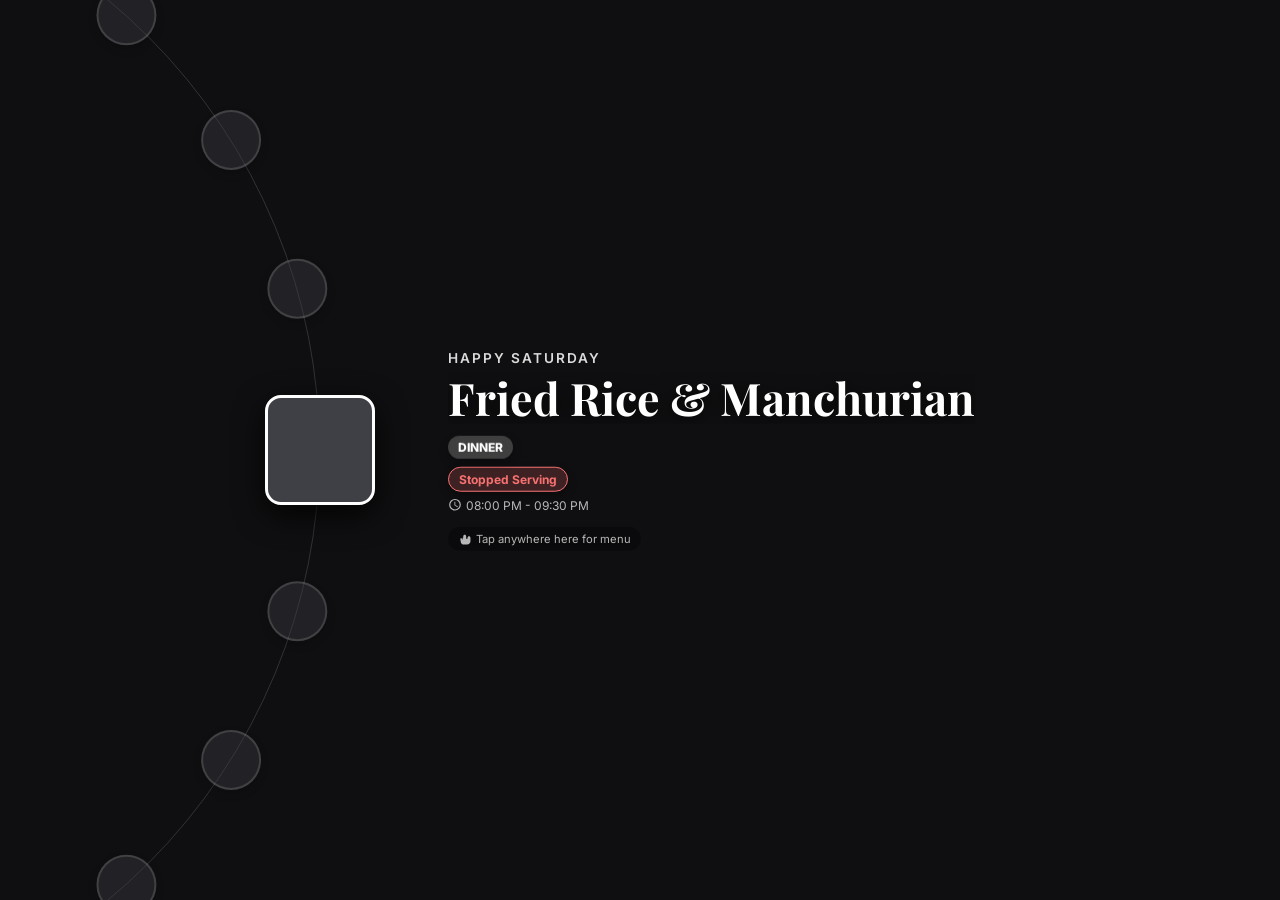
==== index.html @ 9fb01b01 "Add files via upload" ====
<!DOCTYPE html>
<html lang="en">
<head>
    <meta charset="UTF-8">
    <meta name="viewport" content="width=device-width, initial-scale=1.0, maximum-scale=1.0, user-scalable=no">
    <title>Campus Mess Menu</title>
    <!-- Cute Meal SVG Favicon -->
    <link rel="icon" href="data:image/svg+xml,%3Csvg xmlns='http://www.w3.org/2000/svg' viewBox='0 0 100 100'%3E%3Cpath d='M10 60 C 10 90, 90 90, 90 60 Z' fill='%23FF6B6B' /%3E%3Ccircle cx='35' cy='70' r='4' fill='%23fff'/%3E%3Ccircle cx='65' cy='70' r='4' fill='%23fff'/%3E%3Cpath d='M45 75 Q 50 80, 55 75' stroke='%23fff' stroke-width='3' fill='transparent' stroke-linecap='round'/%3E%3Cpath d='M40 40 Q 30 25, 40 10' stroke='%23ccc' stroke-width='4' fill='transparent' stroke-linecap='round'/%3E%3Cpath d='M60 45 Q 70 30, 60 15' stroke='%23ccc' stroke-width='4' fill='transparent' stroke-linecap='round'/%3E%3C/svg%3E" type="image/svg+xml">
    
    <style>
        @import url('https://fonts.googleapis.com/css2?family=Inter:wght@400;600;800&family=Playfair+Display:ital,wght@0,700;1,700&display=swap');

        * {
            margin: 0; padding: 0; box-sizing: border-box;
            -webkit-tap-highlight-color: transparent;
        }

        body, html {
            height: 100%; background-color: #0f0f11; color: #ffffff;
            font-family: 'Inter', sans-serif; overflow: hidden; 
        }

        .icon { width: 24px; height: 24px; fill: currentColor; display: inline-block; vertical-align: middle; }

        /* Full Screen Backgrounds for Transitioning */
        .bg-layer {
            position: fixed; top: 0; left: 0; width: 100%; height: 100%;
            background-size: cover; background-position: center;
            filter: brightness(0.3) blur(8px); z-index: 1;
            transition: opacity 0.8s ease-in-out; opacity: 0; pointer-events: none;
        }
        .bg-layer.active { opacity: 1; }

        /* Shimmer Overlay */
        .shimmer-effect {
            position: fixed; top: 0; left: 0; width: 100%; height: 100%;
            background: linear-gradient(110deg, transparent 0%, rgba(255,255,255,0.15) 50%, transparent 100%);
            transform: translateX(-100%); z-index: 2; pointer-events: none;
        }
        .shimmer-effect.play { animation: shimmerSweep 0.8s ease-in-out forwards; }
        @keyframes shimmerSweep { 0% { transform: translateX(-100%); } 100% { transform: translateX(100%); } }

        /* Native Scroll Capture Layer for infinite smooth scrolling */
        .scroll-layer {
            position: fixed; top: 0; left: 0; width: 100%; height: 100%;
            overflow-y: auto; scroll-snap-type: y mandatory; z-index: 10;
            -ms-overflow-style: none; scrollbar-width: none;
        }
        .scroll-layer::-webkit-scrollbar { display: none; }
        
        .scroll-item-proxy { width: 100%; height: 80px; scroll-snap-align: center; pointer-events: none; }

        /* Wheel UI Container */
        .wheel-ui-layer {
            position: fixed; top: 0; left: 0; width: 100%; height: 100%;
            z-index: 15; pointer-events: none; 
        }

        /* Arc ring for aesthetic */
        .wheel-arc {
            position: absolute; border: 1.5px solid rgba(255, 255, 255, 0.15);
            border-radius: 50%; transform: translate(-50%, -50%); pointer-events: none;
        }

        /* The Revolving Meal Images */
        .wheel-item {
            position: absolute; width: 50px; height: 50px; border-radius: 50%;
            border: 2px solid rgba(255,255,255,0.4); overflow: hidden; pointer-events: auto;
            cursor: pointer; opacity: 0.4; background: #2a2a2d; box-shadow: 0 4px 10px rgba(0,0,0,0.4);
            transition: width 0.4s cubic-bezier(0.2, 0.8, 0.2, 1), 
                        height 0.4s cubic-bezier(0.2, 0.8, 0.2, 1), 
                        border-radius 0.4s cubic-bezier(0.2, 0.8, 0.2, 1),
                        border-width 0.4s, opacity 0.4s;
        }
        .wheel-item img {
            width: 100%; height: 100%; object-fit: cover; pointer-events: none;
            user-select: none; -webkit-user-drag: none; border-radius: inherit; transition: inherit;
        }

        /* Active Selected Item */
        .wheel-item.active {
            width: 90px; height: 90px; border-radius: 16px; border: 3px solid #fff;
            opacity: 1; box-shadow: 0 10px 30px rgba(0,0,0,0.8); z-index: 20;
        }

        /* Right Hand Info Panel */
        .info-panel {
            position: absolute; top: 50%; transform: translateY(-50%);
            left: 120px; right: 20px; display: flex; flex-direction: column; 
            justify-content: center; align-items: flex-start;
            pointer-events: auto; cursor: pointer; z-index: 20;
        }

        @media (min-width: 768px) {
            .info-panel { left: 35vw; right: 10vw; }
            .wheel-item { width: 60px; height: 60px; }
            .wheel-item.active { width: 110px; height: 110px; }
        }

        .info-panel .happy-text {
            font-size: 0.85rem; color: rgba(255, 255, 255, 0.85); text-transform: uppercase;
            letter-spacing: 2px; font-weight: 600; margin-bottom: 6px;
        }

        /* Updated main dish typography for multi-line support */
        .info-panel .main-dish {
            font-family: 'Playfair Display', serif; font-size: clamp(1.4rem, 5.5vw, 2.8rem);
            line-height: 1.15; font-weight: 700; color: #fff; margin-bottom: 12px;
            text-shadow: 0 4px 20px rgba(0,0,0,0.8);
            display: -webkit-box; -webkit-line-clamp: 4; -webkit-box-orient: vertical; overflow: hidden;
        }

        .badge-row { display: flex; align-items: center; flex-wrap: wrap; gap: 8px; margin-bottom: 8px; }

        .info-panel .meal-type {
            font-size: 0.75rem; font-weight: 800; background: rgba(255,255,255,0.2);
            backdrop-filter: blur(4px); -webkit-backdrop-filter: blur(4px);
            padding: 4px 10px; border-radius: 20px; text-transform: uppercase;
            box-shadow: 0 4px 10px rgba(0,0,0,0.3);
        }

        .info-panel .holiday-badge {
            background: #f87171; color: #fff; padding: 3px 8px; border-radius: 12px;
            font-size: 0.65rem; font-weight: 800; letter-spacing: 0.5px; text-transform: uppercase; display: none;
        }

        /* Dynamic Status Indicator */
        .status-badge {
            font-size: 0.75rem; font-weight: 700; padding: 4px 10px; border-radius: 20px;
            display: inline-block; transition: all 0.3s ease; box-shadow: 0 4px 10px rgba(0,0,0,0.3);
            border: 1px solid rgba(255,255,255,0.2); background: rgba(255,255,255,0.1); color: #fff;
        }
        .status-serving { background: rgba(74, 222, 128, 0.2); border-color: #4ade80; color: #4ade80; }
        .status-stopped { background: rgba(248, 113, 113, 0.2); border-color: #f87171; color: #f87171; }
        .status-starting { background: rgba(251, 191, 36, 0.2); border-color: #fbbf24; color: #fbbf24; }

        .info-panel .timing { font-size: 0.75rem; color: rgba(255,255,255,0.7); display: flex; align-items: center; gap: 4px; margin-top: 6px;}
        .tap-prompt { margin-top: 14px; font-size: 0.7rem; opacity: 0.7; display: flex; align-items: center; gap: 4px; background: rgba(0,0,0,0.4); padding: 5px 10px; border-radius: 20px; }

        /* Bottom Sheet Modal */
        .bottom-sheet {
            position: fixed; bottom: -100%; left: 0; width: 100%; height: 85vh;
            background: rgba(20, 20, 22, 0.95); backdrop-filter: blur(15px);
            -webkit-backdrop-filter: blur(15px); border-top-left-radius: 30px; border-top-right-radius: 30px;
            z-index: 100; transition: bottom 0.4s cubic-bezier(0.2, 0.8, 0.2, 1);
            padding: 30px 24px; display: flex; flex-direction: column; box-shadow: 0 -10px 40px rgba(0,0,0,0.5);
        }
        .bottom-sheet.open { bottom: 0; }
        .sheet-header { display: flex; justify-content: space-between; align-items: flex-start; margin-bottom: 24px; }
        .sheet-title { font-family: 'Playfair Display', serif; font-size: 2rem; color: #fff; line-height: 1.1; }
        .close-btn { background: rgba(255,255,255,0.1); border: none; width: 40px; height: 40px; border-radius: 50%; color: #fff; display: flex; justify-content: center; align-items: center; cursor: pointer; flex-shrink: 0; }
        .sheet-section { margin-bottom: 24px; overflow-y: auto; flex: 1; padding-bottom: 20px; }
        .section-title { font-size: 0.85rem; text-transform: uppercase; letter-spacing: 1px; color: #aaa; margin-bottom: 12px; display: flex; align-items: center; gap: 8px; }
        .items-list { font-size: 1.05rem; line-height: 1.6; color: #eee; margin-bottom: 20px; }

        .nutrition-grid { display: grid; grid-template-columns: repeat(2, 1fr); gap: 10px; margin-top: 10px; }
        .nutrition-card { background: rgba(255,255,255,0.05); border: 1px solid rgba(255,255,255,0.1); padding: 14px; border-radius: 16px; display: flex; align-items: center; gap: 12px; }
        .nutrition-card .icon-wrapper { background: rgba(255,255,255,0.1); padding: 8px; border-radius: 12px; color: #FF6B6B; }
        .nutrition-card:nth-child(2) .icon-wrapper { color: #4ECDC4; }
        .nutrition-card:nth-child(3) .icon-wrapper { color: #FFE66D; }
        .nutrition-card:nth-child(4) .icon-wrapper { color: #FFA07A; }
        .nutrition-info { display: flex; flex-direction: column; }
        .nutrition-val { font-weight: 800; font-size: 1.1rem; }
        .nutrition-label { font-size: 0.75rem; color: #aaa; }
    </style>
</head>
<body>

    <!-- Backgrounds for Crossfade & Shimmer -->
    <div class="bg-layer active" id="bg-layer-1"></div>
    <div class="bg-layer" id="bg-layer-2"></div>
    <div class="shimmer-effect" id="shimmer"></div>

    <!-- The Infinite Native Scroll Layer -->
    <div class="scroll-layer" id="scroll-layer">
        <div id="scroll-proxies-container"></div>

        <div class="wheel-ui-layer">
            <div class="info-panel" onclick="openCurrentSheet()">
                <div class="happy-text">Happy <span id="ui-day">Monday</span></div>
                <div class="main-dish" id="ui-main-dish">Main Dish</div>
                
                <div class="badge-row">
                    <div class="meal-type" id="ui-meal-type">Meal</div>
                    <div class="holiday-badge" id="ui-holiday">Holiday</div>
                </div>

                <div class="status-badge" id="ui-status">Calculating...</div>
                
                <div class="timing">
                    <svg class="icon" style="width:14px;height:14px" viewBox="0 0 24 24"><path d="M12,20A8,8 0 0,0 20,12A8,8 0 0,0 12,4A8,8 0 0,0 4,12A8,8 0 0,0 12,20M12,2A10,10 0 0,1 22,12A10,10 0 0,1 12,22C6.47,22 2,17.5 2,12A10,10 0 0,1 12,2M12.5,7V12.25L17,14.92L16.25,16.15L11,13V7H12.5Z" fill="currentColor"/></svg>
                    <span id="ui-time">00:00 AM - 00:00 PM</span>
                </div>

                <div class="tap-prompt">
                    <svg class="icon" style="width:14px;height:14px" viewBox="0 0 24 24"><path d="M9 11.24V7.5C9 6.12 10.12 5 11.5 5C12.88 5 14 6.12 14 7.5V11.24C14 11.89 14.53 12.42 15.18 12.42C15.83 12.42 16.36 11.89 16.36 11.24V10.11C16.36 8.73 17.48 7.61 18.86 7.61C20.24 7.61 21.36 8.73 21.36 10.11V16.36C21.36 19.5 18.8 22.06 15.66 22.06H10.15C7.45 22.06 5.16 20.08 4.75 17.4L4.03 12.85C3.89 11.95 4.54 11.16 5.44 11.16C6 11.16 6.5 11.45 6.75 11.94L7.86 14.15V11.24C7.86 10.59 8.39 10.06 9.04 10.06C9.69 10.06 10.22 10.59 10.22 11.24Z" fill="currentColor"/></svg>
                    Tap anywhere here for menu
                </div>
            </div>
            
            <div class="wheel-arc" id="wheel-arc"></div>
            <div id="wheel-items-container"></div>
        </div>
    </div>

    <!-- Bottom Sheet -->
    <div class="bottom-sheet" id="details-sheet">
        <div class="sheet-header">
            <div>
                <h2 class="sheet-title" id="sheet-title">Meal Details</h2>
            </div>
            <button class="close-btn" onclick="closeSheet()">
                <svg class="icon" viewBox="0 0 24 24"><path d="M18 6L6 18M6 6l12 12" stroke="currentColor" stroke-width="2" stroke-linecap="round"/></svg>
            </button>
        </div>
        <div class="sheet-section">
            <div class="section-title">
                <svg class="icon" viewBox="0 0 24 24"><path d="M11 9H13V7H11M12 20C7.59 20 4 16.41 4 12C4 7.59 7.59 4 12 4C16.41 4 20 7.59 20 12C20 16.41 16.41 20 12 20M12 2A10 10 0 0 0 2 12A10 10 0 0 0 12 22A10 10 0 0 0 22 12A10 10 0 0 0 12 2M11 17H13V11H11V17Z" fill="currentColor"/></svg>
                Menu Items
            </div>
            <div class="items-list" id="sheet-items"></div>
            <div class="section-title" style="margin-top: 24px;">
                <svg class="icon" viewBox="0 0 24 24"><path d="M17,8C8,10 5.82,17 5.82,17C5.82,17 7.22,8 17,8M15,11C10,12 8,16 8,16C8,16 9.17,11 15,11M21,16.5C21,16.5 15,11 10,11C10,11 13.5,16.5 21,16.5Z" fill="currentColor"/></svg>
                Probable Ingredients
            </div>
            <div class="items-list" id="sheet-ingredients" style="font-size: 0.95rem; color:#aaa;"></div>
            <div class="section-title" style="margin-top: 24px;">
                <svg class="icon" viewBox="0 0 24 24"><path d="M13,3V9H21V3M13,21H21V11H13M3,21H11V15H3M3,13H11V3H3V13Z" fill="currentColor"/></svg>
                Estimated Nutrition
            </div>
            <div class="nutrition-grid">
                <div class="nutrition-card">
                    <div class="icon-wrapper"><svg class="icon" viewBox="0 0 24 24"><path d="M17.66 11.2C17.43 10.9 17.15 10.64 16.89 10.38C16.22 9.78 15.46 9.35 14.82 8.72C13.33 7.26 13 4.85 13.95 3C13.06 3.23 12.04 3.76 11.23 4.43C9.28 6.04 8.24 8.76 8.7 11.25C8.75 11.53 8.62 11.83 8.39 11.97C8.16 12.12 7.85 12.08 7.66 11.89C7.32 11.53 7.05 11.1 6.84 10.64C6.11 11.55 5.73 12.67 5.76 13.84C5.85 17.15 8.7 19.86 12 19.96C15.41 20.06 18.25 17.3 18.25 13.88C18.25 12.92 18.04 12 17.66 11.2M11.97 18.06C10.63 18.06 9.54 16.97 9.54 15.63C9.54 13.68 12.28 10.87 12.28 10.87C12.28 10.87 14.41 13.67 14.41 15.62C14.41 16.97 13.32 18.06 11.97 18.06Z" fill="currentColor"/></svg></div>
                    <div class="nutrition-info"><span class="nutrition-val" id="sheet-cals">0</span><span class="nutrition-label">kcal</span></div>
                </div>
                <div class="nutrition-card">
                    <div class="icon-wrapper"><svg class="icon" viewBox="0 0 24 24"><path d="M12,22A10,10 0 0,1 2,12A10,10 0 0,1 12,2A10,10 0 0,1 22,12A10,10 0 0,1 12,22M12,4A8,8 0 0,0 4,12A8,8 0 0,0 12,20A8,8 0 0,0 20,12A8,8 0 0,0 12,4M12.5,7C14.43,7 16,8.57 16,10.5C16,11.23 15.77,11.91 15.39,12.45L16.29,14.65L14.43,15.41L13.78,13.83C13.38,13.94 12.95,14 12.5,14C10.57,14 9,12.43 9,10.5C9,8.57 10.57,7 12.5,7M12.5,9A1.5,1.5 0 0,0 11,10.5A1.5,1.5 0 0,0 12.5,12A1.5,1.5 0 0,0 14,10.5A1.5,1.5 0 0,0 12.5,9Z" fill="currentColor"/></svg></div>
                    <div class="nutrition-info"><span class="nutrition-val" id="sheet-pro">0g</span><span class="nutrition-label">Protein</span></div>
                </div>
                <div class="nutrition-card">
                    <div class="icon-wrapper"><svg class="icon" viewBox="0 0 24 24"><path d="M12.63,20L11.22,21.41L9.81,20L10.39,15.65C9.4,14.69 9.38,13.1 10.32,12.11L12.58,9.85C12.78,9.66 13,9.5 13.25,9.39L13.1,6.5L13.73,5.88L15.35,8.1L17.57,6.47L18.19,7.1L15.3,6.95C15.41,7.21 15.57,7.44 15.76,7.64L18.03,9.9C18.97,10.84 19,12.44 18,13.41L13.67,14L12.63,20M6.03,11.33C5.09,10.39 5.07,8.8 6.03,7.84L8.29,5.58C8.5,5.39 8.73,5.23 8.96,5.12L8.81,2.23L9.44,1.6L11.06,3.82L13.28,2.2L13.91,2.83L11.03,2.68C11.13,2.94 11.29,3.17 11.47,3.37L13.74,5.63C14.68,6.57 14.7,8.17 13.74,9.13L9.38,9.7L8.34,15.7L6.93,17.12L5.53,15.7L6.1,11.33M20.25,18.06C21.19,17.12 21.21,15.53 20.25,14.57L17.97,12.29C17.76,12.08 17.52,11.93 17.28,11.83L17.43,14.72L16.8,15.35L15.19,13.12L12.96,14.75L12.33,14.12L15.22,14.27C15.12,14 14.96,13.78 14.78,13.58L12.5,11.31C11.56,10.37 11.55,8.77 12.5,7.81L16.88,7.23L17.92,1.23L19.33,2.64L20.74,1.23L20.16,5.61L20.25,18.06Z" fill="currentColor"/></svg></div>
                    <div class="nutrition-info"><span class="nutrition-val" id="sheet-carbs">0g</span><span class="nutrition-label">Carbs</span></div>
                </div>
                <div class="nutrition-card">
                    <div class="icon-wrapper"><svg class="icon" viewBox="0 0 24 24"><path d="M12,20A6,6 0 0,1 6,14C6,10 12,3.25 12,3.25C12,3.25 18,10 18,14A6,6 0 0,1 12,20Z" fill="currentColor"/></svg></div>
                    <div class="nutrition-info"><span class="nutrition-val" id="sheet-fats">0g</span><span class="nutrition-label">Fats</span></div>
                </div>
            </div>
        </div>
    </div>

<script>
    const daysArr =["Sunday", "Monday", "Tuesday", "Wednesday", "Thursday", "Friday", "Saturday"];
    const mealTypes =["Breakfast", "Lunch", "Snacks", "Dinner"];
    const macros = { Breakfast: { cals: 450, p: 15, c: 65, f: 14 }, Lunch: { cals: 750, p: 25, c: 110, f: 22 }, Snacks: { cals: 300, p: 10, c: 40, f: 12 }, Dinner: { cals: 680, p: 20, c: 90, f: 18 } };

    // Raw input map from the mess menu text
    const rawMenu =[
        { d: 0, m: 0, i:["Masala / Mysore Dosa", "Sambhar", "Coconut Chutney", "Bread Butter Jam", "Boiled Egg", "Corn Flakes", "Chocolate Powder", "Milk", "Tea"] },
        { d: 0, m: 1, i:["Aloo Chips", "Rajwadi Khichadi", "Dahi Tikhari", "Roti", "Salad", "Nimbu Pani / Butter Milk"] },
        { d: 0, m: 2, i:["Delhi Chaat / Bhel", "Egg Live", "Tea", "Hot & Cold Milk", "Toast / Bread / Jam / Butter", "Coffee Powder"] },
        { d: 0, m: 3, i:["Anda Biryani / Anda Curry / Anda Fried Rice", "Paneer Matar / Paneer Do Pyaza", "Dal Fry", "Rice", "Roti", "Salad"] },
        { d: 1, m: 0, i:["Poha / Upma with Namkeen", "Daliya", "Sprouts Chana", "Aloo Mutter Sandwich", "Boiled Egg", "Corn Flakes", "Chocolate Powder", "Milk", "Tea"] },
        { d: 1, m: 1, i:["Rajma", "Onion Rice", "Dal", "Roti", "Salad", "Boondi Raita", "Nimbu Pani / Butter Milk"] },
        { d: 1, m: 2, i:["Moong Dal Kachori / Pyaz Kachori with Ragda", "Egg Live", "Tea", "Hot & Cold Milk", "Toast / Bread / Jam / Butter", "Coffee Powder"] },
        { d: 1, m: 3, i:["Jeera Aloo", "Panchratn Dal", "Rice", "Puri", "Salad", "Kheer"] },
        { d: 2, m: 0, i:["Aloo Paratha", "Daliya", "Schezwan Sauce + Dahi", "Bread Butter Jam", "Boiled Egg", "Corn Flakes", "Chocolate Powder", "Milk", "Tea"] },
        { d: 2, m: 1, i:["Desi Chana", "Aloo Gobhi Mutter", "Dal Tadka", "Rice", "Roti", "Salad", "Nimbu Pani / Butter Milk"] },
        { d: 2, m: 2, i:["Vada Pav / Burger / Dabeli", "Egg Live", "Tea", "Hot & Cold Milk", "Toast / Bread / Jam / Butter", "Coffee Powder"] },
        { d: 2, m: 3, i:["Mushroom Matar Masala", "Pulao", "Vegetable Raita", "Roti", "Salad"] },
        { d: 3, m: 0, i:["Idli", "Vada", "Sambhar", "Chutney", "Daliya", "Sprout Mix", "Vegetable Sandwich", "Boiled Egg", "Corn Flakes", "Chocolate Powder", "Milk", "Tea"] },
        { d: 3, m: 1, i:["Cabbage Matar", "Moong", "Kadhi Pakoda", "White Pulav", "Roti", "Fryums", "Salad", "Nimbu Pani / Butter Milk"] },
        { d: 3, m: 2, i:["Pani Puri / Dahi Puri", "Egg Live", "Tea", "Hot & Cold Milk", "Toast / Bread / Jam / Butter", "Coffee Powder"] },
        { d: 3, m: 3, i:["Afghani Chicken / Chicken Biryani", "Paneer Kadai / Paneer Afghani / Paneer Hyderabadi", "Roti / Tandoori Naan", "Plain Rice", "Dal", "Ice Cream"] },
        { d: 4, m: 0, i:["Dry Aloo Puri / Thepla", "Daliya", "Sprout Chana", "Cheese Veg Sandwich", "Boiled Egg", "Corn Flakes", "Chocolate Powder", "Milk", "Tea"] },
        { d: 4, m: 1, i:["Veg Handi", "Mix Kathol", "Palak Dal", "Jeera Rice", "Roti", "Curd", "Nimbu Pani / Butter Milk"] },
        { d: 4, m: 2, i:["Bread Pakoda", "Egg Live", "Tea", "Hot & Cold Milk", "Toast / Bread / Jam / Butter", "Coffee Powder"] },
        { d: 4, m: 3, i:["Malai Kofta / Pav Bhaji", "Dal (only with malai kofta)", "Pulav", "Roti", "Dahi Vada", "Salad"] },
        { d: 5, m: 0, i:["Uttapam", "Sambhar", "Chutney", "Daliya", "Sprout", "Cheese Sandwich", "Boiled Egg", "Corn Flakes", "Chocolate Powder", "Milk", "Tea"] },
        { d: 5, m: 1, i:["Palak Paneer", "Jeera Rice", "Chana Dal Rajasthani", "Plain Rice", "Roti", "Curd", "Fruit Custard / Aamras / Gulab Jamun"] },
        { d: 5, m: 2, i:["Samosa Chaat", "Egg Live", "Tea", "Hot & Cold Milk", "Toast / Bread / Jam / Butter", "Coffee Powder"] },
        { d: 5, m: 3, i:["Dal Bati / Litti Chokha", "Dal", "Rice", "Roti", "Salad", "Butter Milk"] },
        { d: 6, m: 0, i:["Aloo Onion Paratha", "Schezwan Sauce + Dahi", "Daliya", "Bread Butter Jam", "Boiled Egg", "Corn Flakes", "Chocolate Powder", "Milk", "Tea"] },
        { d: 6, m: 1, i:["Kathal / Kaddu", "Vatana", "Jeera Rice", "Yellow Dal", "Roti", "Salad", "Curd"] },
        { d: 6, m: 2, i:["Maggi / Noodles / Pasta", "Egg Live", "Tea", "Hot & Cold Milk", "Toast / Bread / Jam / Butter", "Coffee Powder"] },
        { d: 6, m: 3, i:["Fried Rice", "Manchurian", "Aloo Pyaz", "Roti", "Salad", "Dahi"] }
    ];

    // Data Engine: Transforms Slashes to ' OR ' & intelligently extracts core Main Dishes
    const timelineData = rawMenu.map(m => {
        const dayName = daysArr[m.d];
        const mealName = mealTypes[m.m];
        
        const formattedItems = m.i.map(item => item.replace(/\s*\/\s*/g, ' OR '));
        
        let mainDish = formattedItems[0];
        // Combine top 2 items for Lunch/Dinner 
        if (mealName === 'Lunch' || mealName === 'Dinner') {
            if (formattedItems.length > 1) {
                mainDish = formattedItems[0] + " & " + formattedItems[1];
            }
        }
        // Exception to group Idli & Vada together as main
        if (dayName === 'Wednesday' && mealName === 'Breakfast') {
            mainDish = formattedItems[0] + " & " + formattedItems[1];
        }

        // Generate matching local path format -> images/snacks_wednesday.png
        const imgPath = `images/${mealName.toLowerCase()}_${dayName.toLowerCase()}.png`;

        return {
            ...m,
            dayName: dayName,
            mealName: mealName,
            items: formattedItems,
            mainDish: mainDish,
            img: imgPath
        };
    });

    function getProbableIngredients(items) {
        let str = items.join(" ").toLowerCase(); let ing =["Local vegetables", "Salt & Spices", "Oil"];
        if(str.includes('paneer')||str.includes('cheese')) ing.push("Cottage Cheese/Dairy");
        if(str.includes('chicken')||str.includes('anda')||str.includes('egg')) ing.push("Protein Core");
        if(str.includes('rice')||str.includes('pulav')||str.includes('biryani')||str.includes('dosa')||str.includes('idli')) ing.push("Rice base");
        if(str.includes('dal')||str.includes('rajma')||str.includes('chana')) ing.push("Lentils/Pulses");
        if(str.includes('milk')||str.includes('dahi')||str.includes('curd')) ing.push("Fresh Dairy");
        if(str.includes('roti')||str.includes('puri')||str.includes('paratha')||str.includes('bread')) ing.push("Whole Wheat");
        if(str.includes('aloo')||str.includes('potato')) ing.push("Potatoes");
        return ing.join(" • ");
    }

    // --- Core Timing & Status Engine ---
    function isHoliday(d) {
        const mmdd = (d.getMonth() + 1 < 10 ? '0' : '') + (d.getMonth() + 1) + '-' + (d.getDate() < 10 ? '0' : '') + d.getDate();
        const yyyymmdd = d.getFullYear() + '-' + mmdd;
        const fixed =["01-01", "01-26", "08-15", "10-02", "12-25"];
        const variable =["2024-03-25", "2024-04-11", "2024-10-31", "2025-03-14", "2025-10-20", "2026-03-03", "2026-11-08"]; 
        return fixed.includes(mmdd) || variable.includes(yyyymmdd);
    }

    const tSlots = {
        wk:[{s: 8*60+15, e: 10*60+30, str:"08:15 AM - 10:30 AM"}, {s: 12*60+30, e: 14*60+45, str:"12:30 PM - 02:45 PM"}, {s: 17*60, e: 18*60+15, str:"05:00 PM - 06:15 PM"}, {s: 20*60, e: 21*60+30, str:"08:00 PM - 09:30 PM"}],
        hol:[{s: 9*60, e: 11*60, str:"09:00 AM - 11:00 AM"}, {s: 13*60, e: 14*60+30, str:"01:00 PM - 02:30 PM"}, {s: 17*60, e: 18*60+15, str:"05:00 PM - 06:15 PM"}, {s: 20*60, e: 21*60+30, str:"08:00 PM - 09:30 PM"}]
    };

    let baseSunday;
    function initBaseDate() {
        let today = new Date();
        baseSunday = new Date(today);
        baseSunday.setDate(today.getDate() - today.getDay());
        baseSunday.setHours(0,0,0,0);
    }

    // Mathematical map of ANY global infinite index to an exact Date and Time Slot
    function getMealTimingInfo(globalIdx) {
        let cycle = Math.floor(globalIdx / 28) - 50; 
        let localIdx = ((globalIdx % 28) + 28) % 28; 
        let meal = timelineData[localIdx];
        
        let mDate = new Date(baseSunday);
        mDate.setDate(baseSunday.getDate() + (cycle * 7) + meal.d);
        
        let isHol = isHoliday(mDate);
        let useWknd = (meal.d === 0 || meal.d === 6 || isHol);
        let slot = useWknd ? tSlots.hol[meal.m] : tSlots.wk[meal.m];
        
        return {
            ...meal, isHol, timeStr: slot.str,
            startMs: mDate.getTime() + slot.s * 60000,
            endMs: mDate.getTime() + slot.e * 60000
        };
    }

    // Auto-detect the CURRENT active global index according to the 60-min rule
    function computeTargetGlobalIndex() {
        let nowMs = Date.now();
        let todayIdxOffset = new Date().getDay() * 4;
        let scanStart = 1400 + todayIdxOffset - 8; // Scan back 2 days
        
        for(let i = scanStart; i < scanStart + 16; i++) {
            let mInfo = getMealTimingInfo(i);
            let focusStart = mInfo.startMs - (60 * 60000); // Shift focus 1hr before it starts
            
            let nextInfo = getMealTimingInfo(i+1);
            let focusEnd = nextInfo.startMs - (60 * 60000); // Focus ends when next meal takes focus
            
            if(nowMs >= focusStart && nowMs < focusEnd) return i;
        }
        return 1400; // Safe Fallback
    }

    // --- Rendering Math & Infinity Engine ---
    const TOTAL_PROXIES = 2800; // 100 weeks worth of physical scrolling capacity
    const CENTER_OFFSET = 1400; // Week 50 is our mathematical present
    const ITEM_HEIGHT = 80; 
    const ANGLE_SPACING = 16; 
    
    const scrollLayer = document.getElementById('scroll-layer');
    const proxyContainer = document.getElementById('scroll-proxies-container');
    const itemsContainer = document.getElementById('wheel-items-container');
    const wheelArc = document.getElementById('wheel-arc');
    
    let R, cx, cy;
    const wheelItemElements =[];

    function computeGeometry() {
        const isDesktop = window.matchMedia("(min-width: 768px)").matches;
        if (isDesktop) {
            R = window.innerHeight * 0.65;
            cx = window.innerWidth * 0.25 - R; // Center-ish on desktop
        } else {
            R = window.innerHeight * 0.75; 
            // We want left edge of 90px active item to be at ~15px
            // Center of active item = 15 + 45 = 60px.  x = cx + R = 60px.
            cx = 60 - R; 
        }
        cy = window.innerHeight / 2;

        wheelArc.style.width = `${R * 2}px`;
        wheelArc.style.height = `${R * 2}px`;
        wheelArc.style.left = `${cx}px`;
        wheelArc.style.top = `${cy}px`;
    }

    function buildInfiniteUI() {
        for(let i=0; i<TOTAL_PROXIES; i++) {
            let proxy = document.createElement('div');
            proxy.className = 'scroll-item-proxy';
            proxyContainer.appendChild(proxy);
        }
        proxyContainer.style.paddingTop = `calc(50vh - ${ITEM_HEIGHT/2}px)`;
        proxyContainer.style.paddingBottom = `calc(50vh - ${ITEM_HEIGHT/2}px)`;

        // Only 28 real image elements looping endlessly
        for(let i=0; i<28; i++) {
            let wItem = document.createElement('div');
            wItem.className = 'wheel-item';
            
            // Image with fallback logic if the local file isn't found during testing 
            // (Provides a nice colored fallback instead of broken icon)
            wItem.innerHTML = `<img src="${timelineData[i].img}" loading="lazy" onerror="this.style.display='none'; this.parentElement.style.background='#3f3f46';">`;
            
            wItem.addEventListener('click', (e) => {
                e.stopPropagation();
                let curGlobal = Math.round(scrollLayer.scrollTop / ITEM_HEIGHT);
                let curLocal = ((curGlobal % 28) + 28) % 28;
                if (curLocal === i) openCurrentSheet();
                else {
                    // Find closest global index mapped to this local index i
                    let diff = i - curLocal;
                    if(diff > 14) diff -= 28;
                    if(diff < -14) diff += 28;
                    scrollLayer.scrollTo({ top: (curGlobal + diff) * ITEM_HEIGHT, behavior: 'smooth' });
                }
            });

            itemsContainer.appendChild(wItem);
            wheelItemElements.push(wItem);
        }
    }

    // --- UI Update Pipeline ---
    let activeGlobalIndex = -1;
    let activeBgSlot = 1;
    let shimmerEl = document.getElementById('shimmer');

    function updateStatusUI(info, nowMs) {
        let badge = document.getElementById('ui-status');
        badge.className = 'status-badge'; 
        
        if (nowMs > info.endMs) {
            badge.textContent = "Stopped Serving";
            badge.classList.add('status-stopped');
        } else if (nowMs >= info.startMs && nowMs <= info.endMs) {
            badge.textContent = "Serving Now";
            badge.classList.add('status-serving');
        } else {
            let diffMins = Math.floor((info.startMs - nowMs) / 60000);
            if (diffMins <= 60 && diffMins > 0) {
                badge.textContent = `Will start serving in ${diffMins} mins`;
                badge.classList.add('status-starting');
            } else {
                badge.textContent = "Upcoming";
            }
        }
    }

    function updateRightPanel(globalIdx) {
        let info = getMealTimingInfo(globalIdx);
        
        document.getElementById('ui-day').textContent = info.dayName;
        document.getElementById('ui-main-dish').textContent = info.mainDish;
        document.getElementById('ui-meal-type').textContent = info.mealName;
        document.getElementById('ui-time').textContent = info.timeStr;
        document.getElementById('ui-holiday').style.display = info.isHol ? "block" : "none";

        updateStatusUI(info, Date.now());

        // Background Transition
        let nextBgSlot = activeBgSlot === 1 ? 2 : 1;
        let nextBgEl = document.getElementById(`bg-layer-${nextBgSlot}`);
        let currBgEl = document.getElementById(`bg-layer-${activeBgSlot}`);
        
        nextBgEl.style.backgroundImage = `url(${info.img})`;
        
        shimmerEl.classList.remove('play');
        void shimmerEl.offsetWidth; 
        shimmerEl.classList.add('play');

        nextBgEl.classList.add('active');
        currBgEl.classList.remove('active');
        activeBgSlot = nextBgSlot;
    }

    function renderWheel() {
        const scrollTop = scrollLayer.scrollTop;
        const continuousPos = scrollTop / ITEM_HEIGHT;
        let currentGlobal = Math.round(continuousPos);
        currentGlobal = Math.max(0, Math.min(TOTAL_PROXIES - 1, currentGlobal));

        if (currentGlobal !== activeGlobalIndex) {
            activeGlobalIndex = currentGlobal;
            updateRightPanel(activeGlobalIndex);
        }

        // Loop the 28 physical nodes dynamically around the arc
        wheelItemElements.forEach((el, i) => {
            let localWrap = ((continuousPos % 28) + 28) % 28;
            let relPos = i - localWrap;
            
            // Shortest path circular wrap
            if (relPos > 14) relPos -= 28;
            if (relPos < -14) relPos += 28;

            let theta = relPos * ANGLE_SPACING * (Math.PI / 180);
            let x = cx + R * Math.cos(theta);
            let y = cy + R * Math.sin(theta);

            el.style.transform = `translate(-50%, -50%) translate(${x}px, ${y}px)`;
            if (Math.abs(relPos) < 0.5) el.classList.add('active');
            else el.classList.remove('active');
        });
    }

    // --- Auto-Live Interval ---
    let lastInteractionTime = 0;
    let autoTargetIndex = -1;

    function handleInteraction() { lastInteractionTime = Date.now(); }['touchstart','touchmove','wheel','mousedown'].forEach(ev => window.addEventListener(ev, handleInteraction));

    setInterval(() => {
        let nowMs = Date.now();
        let target = computeTargetGlobalIndex();
        
        // Auto scroll to next meal if untouched for 8 seconds and the target has officially shifted
        if (target !== autoTargetIndex) {
            autoTargetIndex = target;
            if (nowMs - lastInteractionTime > 8000) {
                scrollLayer.scrollTo({ top: target * ITEM_HEIGHT, behavior: 'smooth' });
            }
        }
        // Always refresh active status live countdown
        if(activeGlobalIndex !== -1) {
            updateStatusUI(getMealTimingInfo(activeGlobalIndex), nowMs);
        }
    }, 1000);

    // --- Modal Logic ---
    const sheet = document.getElementById('details-sheet');
    function openCurrentSheet() {
        if(activeGlobalIndex === -1) return;
        let info = getMealTimingInfo(activeGlobalIndex);
        document.getElementById('sheet-title').textContent = `${info.dayName} ${info.mealName}`;
        document.getElementById('sheet-items').innerHTML = info.items.map(item => `• ${item}`).join('<br>');
        document.getElementById('sheet-ingredients').textContent = getProbableIngredients(info.items);
        
        let mod = info.items.length; let b = macros[info.mealName];
        document.getElementById('sheet-cals').textContent = b.cals + (mod*5);
        document.getElementById('sheet-pro').textContent = (b.p + mod) + "g";
        document.getElementById('sheet-carbs').textContent = (b.c + mod) + "g";
        document.getElementById('sheet-fats').textContent = b.f + "g";
        sheet.classList.add('open');
    }
    function closeSheet() { sheet.classList.remove('open'); }
    
    let startY = 0;
    sheet.addEventListener('touchstart', e => { startY = e.touches[0].clientY; }, {passive: true});
    sheet.addEventListener('touchend', e => { if (e.changedTouches[0].clientY > startY + 50) closeSheet(); });

    scrollLayer.addEventListener('scroll', () => requestAnimationFrame(renderWheel));
    window.addEventListener('resize', () => { computeGeometry(); renderWheel(); });

    // --- Boot Sequence ---
    window.addEventListener('DOMContentLoaded', () => {
        initBaseDate();
        computeGeometry();
        buildInfiniteUI();
        
        autoTargetIndex = computeTargetGlobalIndex();
        
        // Instant teleport to mathematically perfect infinite location
        setTimeout(() => {
            scrollLayer.scrollTo({ top: autoTargetIndex * ITEM_HEIGHT, behavior: 'auto' });
            renderWheel();
        }, 50);
    });

</script>
</body>
</html>
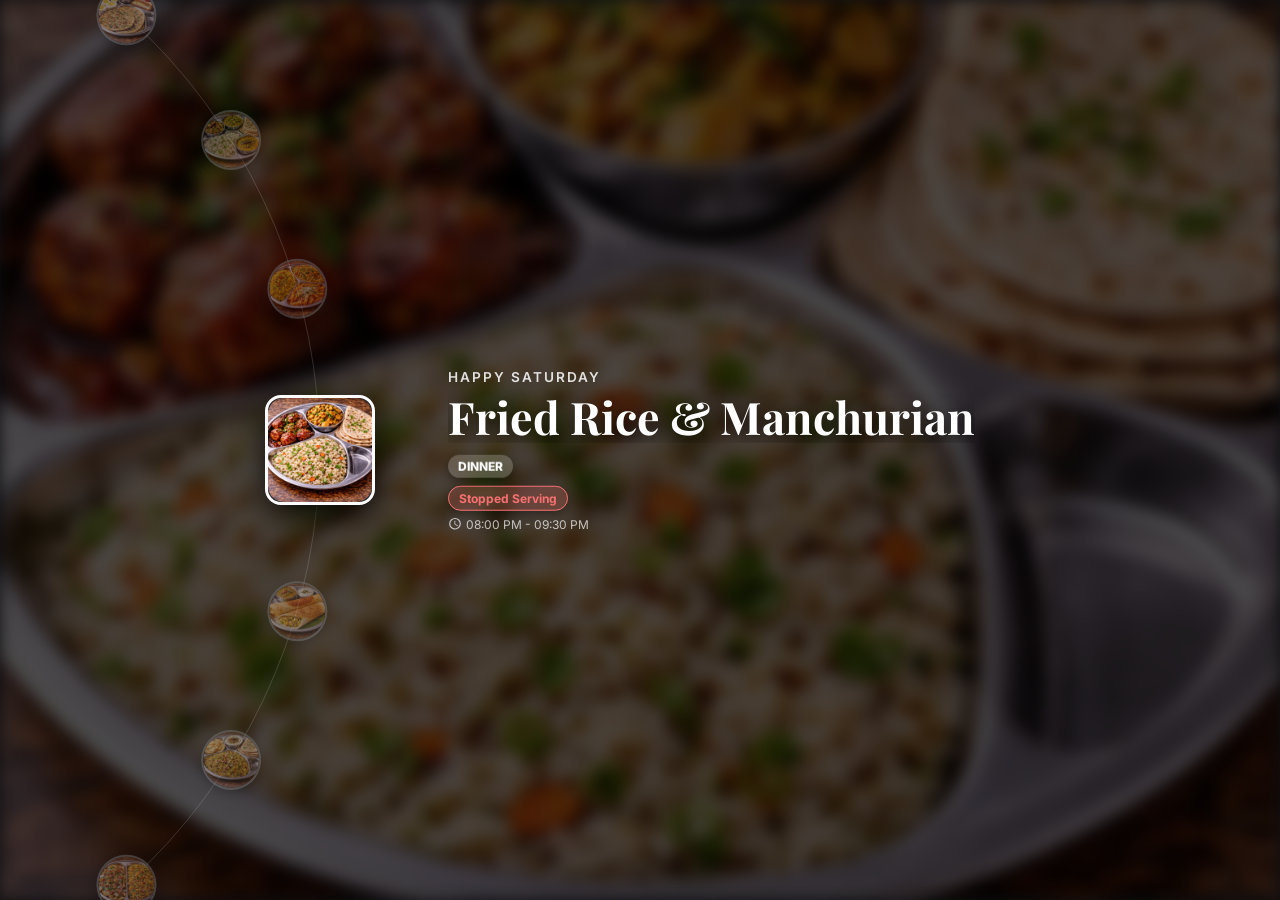
==== commit 3b5ef507: "Update index.html" ====
--- a/index.html
+++ b/index.html
@@ -102,7 +102,6 @@
             letter-spacing: 2px; font-weight: 600; margin-bottom: 6px;
         }
 
-        /* Updated main dish typography for multi-line support */
         .info-panel .main-dish {
             font-family: 'Playfair Display', serif; font-size: clamp(1.4rem, 5.5vw, 2.8rem);
             line-height: 1.15; font-weight: 700; color: #fff; margin-bottom: 12px;
@@ -135,17 +134,27 @@
         .status-starting { background: rgba(251, 191, 36, 0.2); border-color: #fbbf24; color: #fbbf24; }
 
         .info-panel .timing { font-size: 0.75rem; color: rgba(255,255,255,0.7); display: flex; align-items: center; gap: 4px; margin-top: 6px;}
-        .tap-prompt { margin-top: 14px; font-size: 0.7rem; opacity: 0.7; display: flex; align-items: center; gap: 4px; background: rgba(0,0,0,0.4); padding: 5px 10px; border-radius: 20px; }
-
-        /* Bottom Sheet Modal */
+
+        /* Bottom Sheet Modal - Re-engineered for zero shadow bleed when closed */
         .bottom-sheet {
-            position: fixed; bottom: -100%; left: 0; width: 100%; height: 85vh;
+            position: fixed; bottom: 0; left: 0; width: 100%; height: 85vh;
             background: rgba(20, 20, 22, 0.95); backdrop-filter: blur(15px);
             -webkit-backdrop-filter: blur(15px); border-top-left-radius: 30px; border-top-right-radius: 30px;
-            z-index: 100; transition: bottom 0.4s cubic-bezier(0.2, 0.8, 0.2, 1);
-            padding: 30px 24px; display: flex; flex-direction: column; box-shadow: 0 -10px 40px rgba(0,0,0,0.5);
-        }
-        .bottom-sheet.open { bottom: 0; }
+            z-index: 100; padding: 30px 24px; display: flex; flex-direction: column; 
+            box-shadow: 0 -10px 40px rgba(0,0,0,0.5);
+            /* Hardware accelerated off-screen hiding */
+            transform: translateY(120%);
+            opacity: 0;
+            pointer-events: none;
+            transition: transform 0.4s cubic-bezier(0.2, 0.8, 0.2, 1), opacity 0.4s ease;
+        }
+        
+        .bottom-sheet.open { 
+            transform: translateY(0);
+            opacity: 1;
+            pointer-events: auto;
+        }
+        
         .sheet-header { display: flex; justify-content: space-between; align-items: flex-start; margin-bottom: 24px; }
         .sheet-title { font-family: 'Playfair Display', serif; font-size: 2rem; color: #fff; line-height: 1.1; }
         .close-btn { background: rgba(255,255,255,0.1); border: none; width: 40px; height: 40px; border-radius: 50%; color: #fff; display: flex; justify-content: center; align-items: center; cursor: pointer; flex-shrink: 0; }
@@ -190,11 +199,6 @@
                 <div class="timing">
                     <svg class="icon" style="width:14px;height:14px" viewBox="0 0 24 24"><path d="M12,20A8,8 0 0,0 20,12A8,8 0 0,0 12,4A8,8 0 0,0 4,12A8,8 0 0,0 12,20M12,2A10,10 0 0,1 22,12A10,10 0 0,1 12,22C6.47,22 2,17.5 2,12A10,10 0 0,1 12,2M12.5,7V12.25L17,14.92L16.25,16.15L11,13V7H12.5Z" fill="currentColor"/></svg>
                     <span id="ui-time">00:00 AM - 00:00 PM</span>
-                </div>
-
-                <div class="tap-prompt">
-                    <svg class="icon" style="width:14px;height:14px" viewBox="0 0 24 24"><path d="M9 11.24V7.5C9 6.12 10.12 5 11.5 5C12.88 5 14 6.12 14 7.5V11.24C14 11.89 14.53 12.42 15.18 12.42C15.83 12.42 16.36 11.89 16.36 11.24V10.11C16.36 8.73 17.48 7.61 18.86 7.61C20.24 7.61 21.36 8.73 21.36 10.11V16.36C21.36 19.5 18.8 22.06 15.66 22.06H10.15C7.45 22.06 5.16 20.08 4.75 17.4L4.03 12.85C3.89 11.95 4.54 11.16 5.44 11.16C6 11.16 6.5 11.45 6.75 11.94L7.86 14.15V11.24C7.86 10.59 8.39 10.06 9.04 10.06C9.69 10.06 10.22 10.59 10.22 11.24Z" fill="currentColor"/></svg>
-                    Tap anywhere here for menu
                 </div>
             </div>
             
@@ -254,7 +258,6 @@
     const mealTypes =["Breakfast", "Lunch", "Snacks", "Dinner"];
     const macros = { Breakfast: { cals: 450, p: 15, c: 65, f: 14 }, Lunch: { cals: 750, p: 25, c: 110, f: 22 }, Snacks: { cals: 300, p: 10, c: 40, f: 12 }, Dinner: { cals: 680, p: 20, c: 90, f: 18 } };
 
-    // Raw input map from the mess menu text
     const rawMenu =[
         { d: 0, m: 0, i:["Masala / Mysore Dosa", "Sambhar", "Coconut Chutney", "Bread Butter Jam", "Boiled Egg", "Corn Flakes", "Chocolate Powder", "Milk", "Tea"] },
         { d: 0, m: 1, i:["Aloo Chips", "Rajwadi Khichadi", "Dahi Tikhari", "Roti", "Salad", "Nimbu Pani / Butter Milk"] },
@@ -286,36 +289,24 @@
         { d: 6, m: 3, i:["Fried Rice", "Manchurian", "Aloo Pyaz", "Roti", "Salad", "Dahi"] }
     ];
 
-    // Data Engine: Transforms Slashes to ' OR ' & intelligently extracts core Main Dishes
     const timelineData = rawMenu.map(m => {
         const dayName = daysArr[m.d];
         const mealName = mealTypes[m.m];
-        
         const formattedItems = m.i.map(item => item.replace(/\s*\/\s*/g, ' OR '));
         
         let mainDish = formattedItems[0];
-        // Combine top 2 items for Lunch/Dinner 
         if (mealName === 'Lunch' || mealName === 'Dinner') {
             if (formattedItems.length > 1) {
                 mainDish = formattedItems[0] + " & " + formattedItems[1];
             }
         }
-        // Exception to group Idli & Vada together as main
         if (dayName === 'Wednesday' && mealName === 'Breakfast') {
             mainDish = formattedItems[0] + " & " + formattedItems[1];
         }
 
-        // Generate matching local path format -> images/snacks_wednesday.png
         const imgPath = `images/${mealName.toLowerCase()}_${dayName.toLowerCase()}.png`;
 
-        return {
-            ...m,
-            dayName: dayName,
-            mealName: mealName,
-            items: formattedItems,
-            mainDish: mainDish,
-            img: imgPath
-        };
+        return { ...m, dayName, mealName, items: formattedItems, mainDish, img: imgPath };
     });
 
     function getProbableIngredients(items) {
@@ -330,7 +321,6 @@
         return ing.join(" • ");
     }
 
-    // --- Core Timing & Status Engine ---
     function isHoliday(d) {
         const mmdd = (d.getMonth() + 1 < 10 ? '0' : '') + (d.getMonth() + 1) + '-' + (d.getDate() < 10 ? '0' : '') + d.getDate();
         const yyyymmdd = d.getFullYear() + '-' + mmdd;
@@ -352,7 +342,6 @@
         baseSunday.setHours(0,0,0,0);
     }
 
-    // Mathematical map of ANY global infinite index to an exact Date and Time Slot
     function getMealTimingInfo(globalIdx) {
         let cycle = Math.floor(globalIdx / 28) - 50; 
         let localIdx = ((globalIdx % 28) + 28) % 28; 
@@ -372,27 +361,22 @@
         };
     }
 
-    // Auto-detect the CURRENT active global index according to the 60-min rule
     function computeTargetGlobalIndex() {
         let nowMs = Date.now();
         let todayIdxOffset = new Date().getDay() * 4;
-        let scanStart = 1400 + todayIdxOffset - 8; // Scan back 2 days
+        let scanStart = 1400 + todayIdxOffset - 8; 
         
         for(let i = scanStart; i < scanStart + 16; i++) {
             let mInfo = getMealTimingInfo(i);
-            let focusStart = mInfo.startMs - (60 * 60000); // Shift focus 1hr before it starts
-            
+            let focusStart = mInfo.startMs - (60 * 60000); 
             let nextInfo = getMealTimingInfo(i+1);
-            let focusEnd = nextInfo.startMs - (60 * 60000); // Focus ends when next meal takes focus
-            
+            let focusEnd = nextInfo.startMs - (60 * 60000); 
             if(nowMs >= focusStart && nowMs < focusEnd) return i;
         }
-        return 1400; // Safe Fallback
-    }
-
-    // --- Rendering Math & Infinity Engine ---
-    const TOTAL_PROXIES = 2800; // 100 weeks worth of physical scrolling capacity
-    const CENTER_OFFSET = 1400; // Week 50 is our mathematical present
+        return 1400; 
+    }
+
+    const TOTAL_PROXIES = 2800; 
     const ITEM_HEIGHT = 80; 
     const ANGLE_SPACING = 16; 
     
@@ -408,11 +392,9 @@
         const isDesktop = window.matchMedia("(min-width: 768px)").matches;
         if (isDesktop) {
             R = window.innerHeight * 0.65;
-            cx = window.innerWidth * 0.25 - R; // Center-ish on desktop
+            cx = window.innerWidth * 0.25 - R;
         } else {
             R = window.innerHeight * 0.75; 
-            // We want left edge of 90px active item to be at ~15px
-            // Center of active item = 15 + 45 = 60px.  x = cx + R = 60px.
             cx = 60 - R; 
         }
         cy = window.innerHeight / 2;
@@ -432,13 +414,10 @@
         proxyContainer.style.paddingTop = `calc(50vh - ${ITEM_HEIGHT/2}px)`;
         proxyContainer.style.paddingBottom = `calc(50vh - ${ITEM_HEIGHT/2}px)`;
 
-        // Only 28 real image elements looping endlessly
         for(let i=0; i<28; i++) {
             let wItem = document.createElement('div');
             wItem.className = 'wheel-item';
             
-            // Image with fallback logic if the local file isn't found during testing 
-            // (Provides a nice colored fallback instead of broken icon)
             wItem.innerHTML = `<img src="${timelineData[i].img}" loading="lazy" onerror="this.style.display='none'; this.parentElement.style.background='#3f3f46';">`;
             
             wItem.addEventListener('click', (e) => {
@@ -447,7 +426,6 @@
                 let curLocal = ((curGlobal % 28) + 28) % 28;
                 if (curLocal === i) openCurrentSheet();
                 else {
-                    // Find closest global index mapped to this local index i
                     let diff = i - curLocal;
                     if(diff > 14) diff -= 28;
                     if(diff < -14) diff += 28;
@@ -460,7 +438,6 @@
         }
     }
 
-    // --- UI Update Pipeline ---
     let activeGlobalIndex = -1;
     let activeBgSlot = 1;
     let shimmerEl = document.getElementById('shimmer');
@@ -497,7 +474,6 @@
 
         updateStatusUI(info, Date.now());
 
-        // Background Transition
         let nextBgSlot = activeBgSlot === 1 ? 2 : 1;
         let nextBgEl = document.getElementById(`bg-layer-${nextBgSlot}`);
         let currBgEl = document.getElementById(`bg-layer-${activeBgSlot}`);
@@ -524,12 +500,10 @@
             updateRightPanel(activeGlobalIndex);
         }
 
-        // Loop the 28 physical nodes dynamically around the arc
         wheelItemElements.forEach((el, i) => {
             let localWrap = ((continuousPos % 28) + 28) % 28;
             let relPos = i - localWrap;
             
-            // Shortest path circular wrap
             if (relPos > 14) relPos -= 28;
             if (relPos < -14) relPos += 28;
 
@@ -543,7 +517,6 @@
         });
     }
 
-    // --- Auto-Live Interval ---
     let lastInteractionTime = 0;
     let autoTargetIndex = -1;
 
@@ -553,20 +526,17 @@
         let nowMs = Date.now();
         let target = computeTargetGlobalIndex();
         
-        // Auto scroll to next meal if untouched for 8 seconds and the target has officially shifted
         if (target !== autoTargetIndex) {
             autoTargetIndex = target;
             if (nowMs - lastInteractionTime > 8000) {
                 scrollLayer.scrollTo({ top: target * ITEM_HEIGHT, behavior: 'smooth' });
             }
         }
-        // Always refresh active status live countdown
         if(activeGlobalIndex !== -1) {
             updateStatusUI(getMealTimingInfo(activeGlobalIndex), nowMs);
         }
     }, 1000);
 
-    // --- Modal Logic ---
     const sheet = document.getElementById('details-sheet');
     function openCurrentSheet() {
         if(activeGlobalIndex === -1) return;
@@ -582,6 +552,7 @@
         document.getElementById('sheet-fats').textContent = b.f + "g";
         sheet.classList.add('open');
     }
+    
     function closeSheet() { sheet.classList.remove('open'); }
     
     let startY = 0;
@@ -591,7 +562,6 @@
     scrollLayer.addEventListener('scroll', () => requestAnimationFrame(renderWheel));
     window.addEventListener('resize', () => { computeGeometry(); renderWheel(); });
 
-    // --- Boot Sequence ---
     window.addEventListener('DOMContentLoaded', () => {
         initBaseDate();
         computeGeometry();
@@ -599,7 +569,6 @@
         
         autoTargetIndex = computeTargetGlobalIndex();
         
-        // Instant teleport to mathematically perfect infinite location
         setTimeout(() => {
             scrollLayer.scrollTo({ top: autoTargetIndex * ITEM_HEIGHT, behavior: 'auto' });
             renderWheel();
@@ -608,4 +577,4 @@
 
 </script>
 </body>
-</html>+</html>
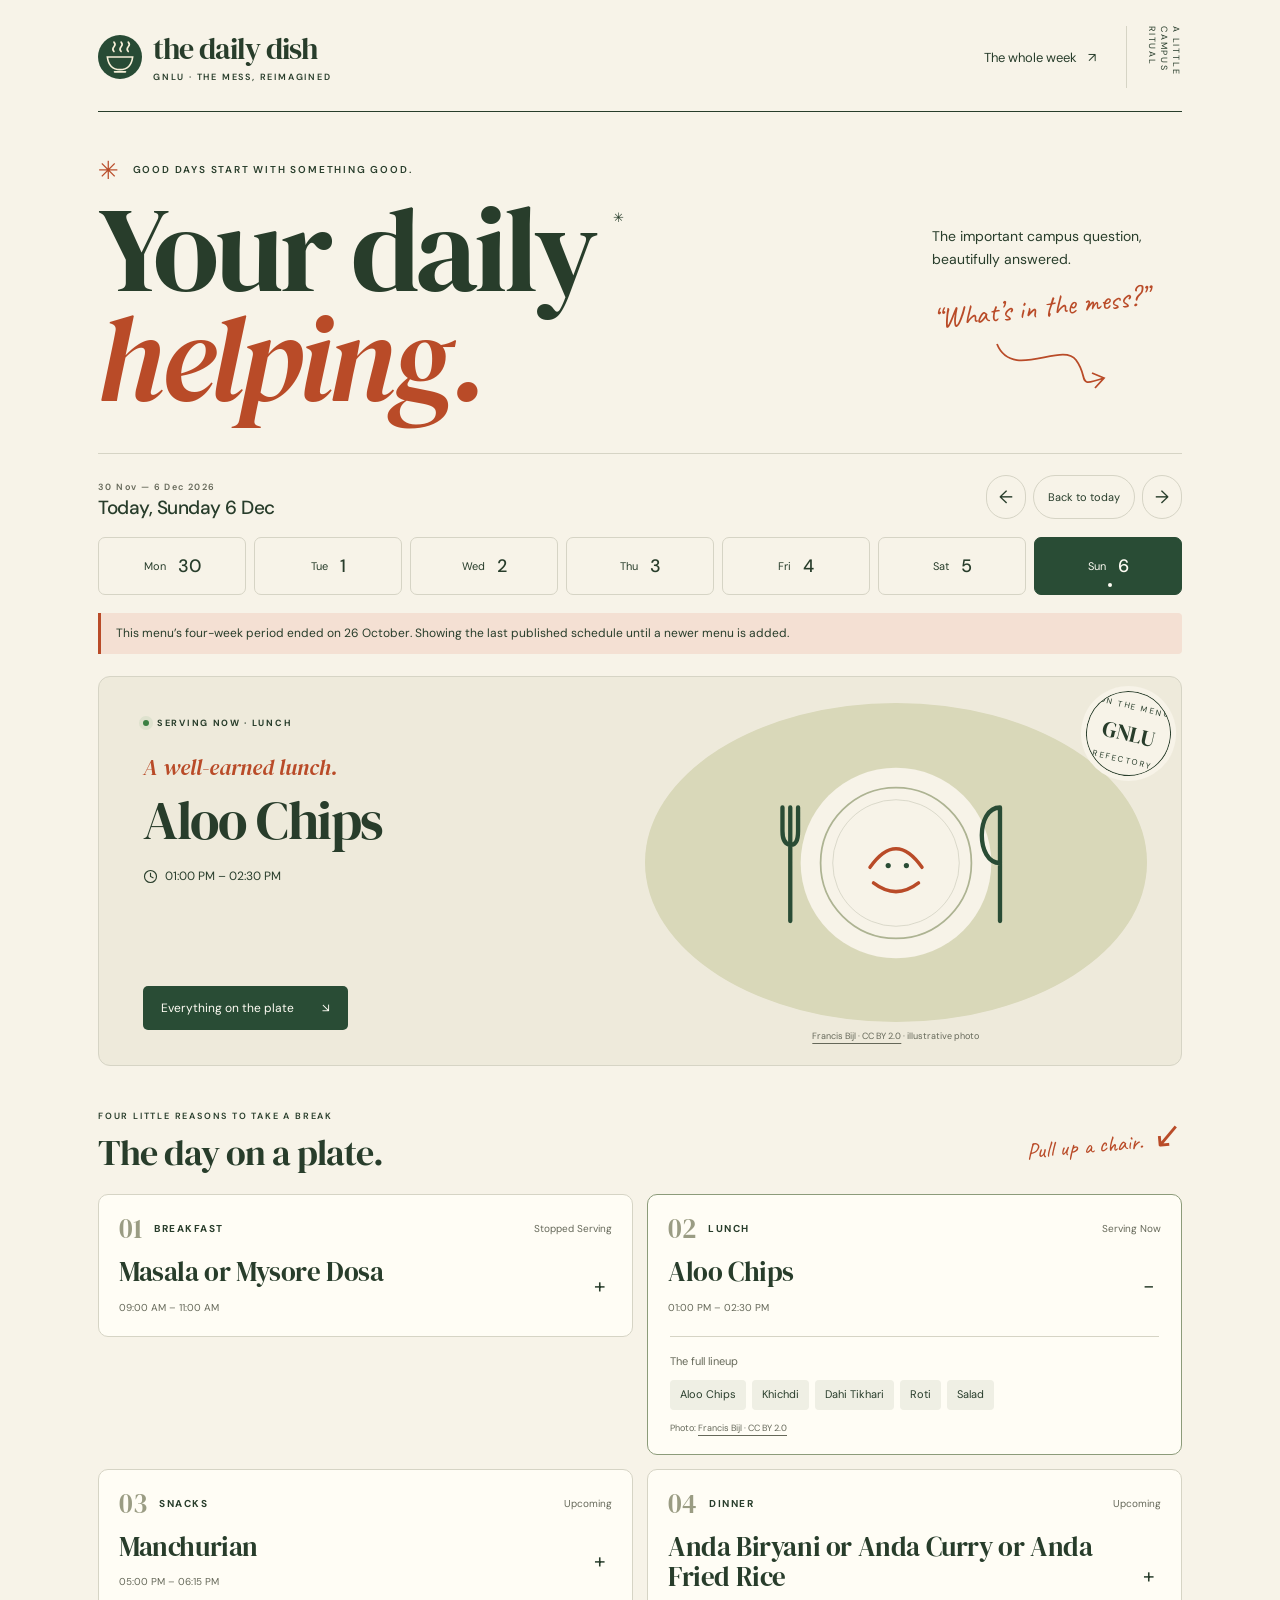
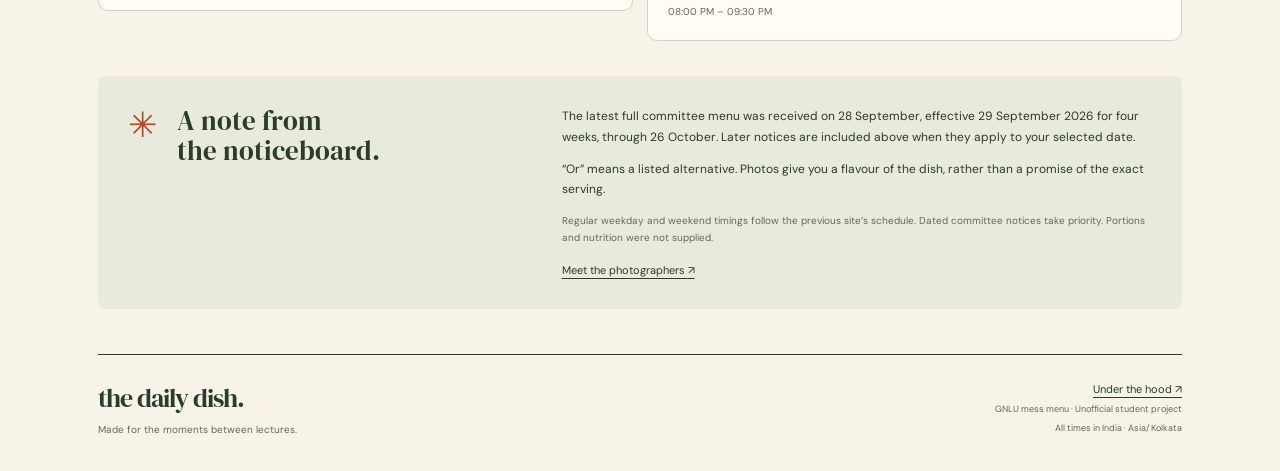
==== commit 0765d4dd: "Rebuild GNLU mess menu as The Daily Dish with September menu and dated notices" ====
--- a/index.html
+++ b/index.html
@@ -1,580 +1,19 @@
-<!DOCTYPE html>
-<html lang="en">
-<head>
-    <meta charset="UTF-8">
-    <meta name="viewport" content="width=device-width, initial-scale=1.0, maximum-scale=1.0, user-scalable=no">
-    <title>Campus Mess Menu</title>
-    <!-- Cute Meal SVG Favicon -->
-    <link rel="icon" href="data:image/svg+xml,%3Csvg xmlns='http://www.w3.org/2000/svg' viewBox='0 0 100 100'%3E%3Cpath d='M10 60 C 10 90, 90 90, 90 60 Z' fill='%23FF6B6B' /%3E%3Ccircle cx='35' cy='70' r='4' fill='%23fff'/%3E%3Ccircle cx='65' cy='70' r='4' fill='%23fff'/%3E%3Cpath d='M45 75 Q 50 80, 55 75' stroke='%23fff' stroke-width='3' fill='transparent' stroke-linecap='round'/%3E%3Cpath d='M40 40 Q 30 25, 40 10' stroke='%23ccc' stroke-width='4' fill='transparent' stroke-linecap='round'/%3E%3Cpath d='M60 45 Q 70 30, 60 15' stroke='%23ccc' stroke-width='4' fill='transparent' stroke-linecap='round'/%3E%3C/svg%3E" type="image/svg+xml">
-    
-    <style>
-        @import url('https://fonts.googleapis.com/css2?family=Inter:wght@400;600;800&family=Playfair+Display:ital,wght@0,700;1,700&display=swap');
-
-        * {
-            margin: 0; padding: 0; box-sizing: border-box;
-            -webkit-tap-highlight-color: transparent;
-        }
-
-        body, html {
-            height: 100%; background-color: #0f0f11; color: #ffffff;
-            font-family: 'Inter', sans-serif; overflow: hidden; 
-        }
-
-        .icon { width: 24px; height: 24px; fill: currentColor; display: inline-block; vertical-align: middle; }
-
-        /* Full Screen Backgrounds for Transitioning */
-        .bg-layer {
-            position: fixed; top: 0; left: 0; width: 100%; height: 100%;
-            background-size: cover; background-position: center;
-            filter: brightness(0.3) blur(8px); z-index: 1;
-            transition: opacity 0.8s ease-in-out; opacity: 0; pointer-events: none;
-        }
-        .bg-layer.active { opacity: 1; }
-
-        /* Shimmer Overlay */
-        .shimmer-effect {
-            position: fixed; top: 0; left: 0; width: 100%; height: 100%;
-            background: linear-gradient(110deg, transparent 0%, rgba(255,255,255,0.15) 50%, transparent 100%);
-            transform: translateX(-100%); z-index: 2; pointer-events: none;
-        }
-        .shimmer-effect.play { animation: shimmerSweep 0.8s ease-in-out forwards; }
-        @keyframes shimmerSweep { 0% { transform: translateX(-100%); } 100% { transform: translateX(100%); } }
-
-        /* Native Scroll Capture Layer for infinite smooth scrolling */
-        .scroll-layer {
-            position: fixed; top: 0; left: 0; width: 100%; height: 100%;
-            overflow-y: auto; scroll-snap-type: y mandatory; z-index: 10;
-            -ms-overflow-style: none; scrollbar-width: none;
-        }
-        .scroll-layer::-webkit-scrollbar { display: none; }
-        
-        .scroll-item-proxy { width: 100%; height: 80px; scroll-snap-align: center; pointer-events: none; }
-
-        /* Wheel UI Container */
-        .wheel-ui-layer {
-            position: fixed; top: 0; left: 0; width: 100%; height: 100%;
-            z-index: 15; pointer-events: none; 
-        }
-
-        /* Arc ring for aesthetic */
-        .wheel-arc {
-            position: absolute; border: 1.5px solid rgba(255, 255, 255, 0.15);
-            border-radius: 50%; transform: translate(-50%, -50%); pointer-events: none;
-        }
-
-        /* The Revolving Meal Images */
-        .wheel-item {
-            position: absolute; width: 50px; height: 50px; border-radius: 50%;
-            border: 2px solid rgba(255,255,255,0.4); overflow: hidden; pointer-events: auto;
-            cursor: pointer; opacity: 0.4; background: #2a2a2d; box-shadow: 0 4px 10px rgba(0,0,0,0.4);
-            transition: width 0.4s cubic-bezier(0.2, 0.8, 0.2, 1), 
-                        height 0.4s cubic-bezier(0.2, 0.8, 0.2, 1), 
-                        border-radius 0.4s cubic-bezier(0.2, 0.8, 0.2, 1),
-                        border-width 0.4s, opacity 0.4s;
-        }
-        .wheel-item img {
-            width: 100%; height: 100%; object-fit: cover; pointer-events: none;
-            user-select: none; -webkit-user-drag: none; border-radius: inherit; transition: inherit;
-        }
-
-        /* Active Selected Item */
-        .wheel-item.active {
-            width: 90px; height: 90px; border-radius: 16px; border: 3px solid #fff;
-            opacity: 1; box-shadow: 0 10px 30px rgba(0,0,0,0.8); z-index: 20;
-        }
-
-        /* Right Hand Info Panel */
-        .info-panel {
-            position: absolute; top: 50%; transform: translateY(-50%);
-            left: 120px; right: 20px; display: flex; flex-direction: column; 
-            justify-content: center; align-items: flex-start;
-            pointer-events: auto; cursor: pointer; z-index: 20;
-        }
-
-        @media (min-width: 768px) {
-            .info-panel { left: 35vw; right: 10vw; }
-            .wheel-item { width: 60px; height: 60px; }
-            .wheel-item.active { width: 110px; height: 110px; }
-        }
-
-        .info-panel .happy-text {
-            font-size: 0.85rem; color: rgba(255, 255, 255, 0.85); text-transform: uppercase;
-            letter-spacing: 2px; font-weight: 600; margin-bottom: 6px;
-        }
-
-        .info-panel .main-dish {
-            font-family: 'Playfair Display', serif; font-size: clamp(1.4rem, 5.5vw, 2.8rem);
-            line-height: 1.15; font-weight: 700; color: #fff; margin-bottom: 12px;
-            text-shadow: 0 4px 20px rgba(0,0,0,0.8);
-            display: -webkit-box; -webkit-line-clamp: 4; -webkit-box-orient: vertical; overflow: hidden;
-        }
-
-        .badge-row { display: flex; align-items: center; flex-wrap: wrap; gap: 8px; margin-bottom: 8px; }
-
-        .info-panel .meal-type {
-            font-size: 0.75rem; font-weight: 800; background: rgba(255,255,255,0.2);
-            backdrop-filter: blur(4px); -webkit-backdrop-filter: blur(4px);
-            padding: 4px 10px; border-radius: 20px; text-transform: uppercase;
-            box-shadow: 0 4px 10px rgba(0,0,0,0.3);
-        }
-
-        .info-panel .holiday-badge {
-            background: #f87171; color: #fff; padding: 3px 8px; border-radius: 12px;
-            font-size: 0.65rem; font-weight: 800; letter-spacing: 0.5px; text-transform: uppercase; display: none;
-        }
-
-        /* Dynamic Status Indicator */
-        .status-badge {
-            font-size: 0.75rem; font-weight: 700; padding: 4px 10px; border-radius: 20px;
-            display: inline-block; transition: all 0.3s ease; box-shadow: 0 4px 10px rgba(0,0,0,0.3);
-            border: 1px solid rgba(255,255,255,0.2); background: rgba(255,255,255,0.1); color: #fff;
-        }
-        .status-serving { background: rgba(74, 222, 128, 0.2); border-color: #4ade80; color: #4ade80; }
-        .status-stopped { background: rgba(248, 113, 113, 0.2); border-color: #f87171; color: #f87171; }
-        .status-starting { background: rgba(251, 191, 36, 0.2); border-color: #fbbf24; color: #fbbf24; }
-
-        .info-panel .timing { font-size: 0.75rem; color: rgba(255,255,255,0.7); display: flex; align-items: center; gap: 4px; margin-top: 6px;}
-
-        /* Bottom Sheet Modal - Re-engineered for zero shadow bleed when closed */
-        .bottom-sheet {
-            position: fixed; bottom: 0; left: 0; width: 100%; height: 85vh;
-            background: rgba(20, 20, 22, 0.95); backdrop-filter: blur(15px);
-            -webkit-backdrop-filter: blur(15px); border-top-left-radius: 30px; border-top-right-radius: 30px;
-            z-index: 100; padding: 30px 24px; display: flex; flex-direction: column; 
-            box-shadow: 0 -10px 40px rgba(0,0,0,0.5);
-            /* Hardware accelerated off-screen hiding */
-            transform: translateY(120%);
-            opacity: 0;
-            pointer-events: none;
-            transition: transform 0.4s cubic-bezier(0.2, 0.8, 0.2, 1), opacity 0.4s ease;
-        }
-        
-        .bottom-sheet.open { 
-            transform: translateY(0);
-            opacity: 1;
-            pointer-events: auto;
-        }
-        
-        .sheet-header { display: flex; justify-content: space-between; align-items: flex-start; margin-bottom: 24px; }
-        .sheet-title { font-family: 'Playfair Display', serif; font-size: 2rem; color: #fff; line-height: 1.1; }
-        .close-btn { background: rgba(255,255,255,0.1); border: none; width: 40px; height: 40px; border-radius: 50%; color: #fff; display: flex; justify-content: center; align-items: center; cursor: pointer; flex-shrink: 0; }
-        .sheet-section { margin-bottom: 24px; overflow-y: auto; flex: 1; padding-bottom: 20px; }
-        .section-title { font-size: 0.85rem; text-transform: uppercase; letter-spacing: 1px; color: #aaa; margin-bottom: 12px; display: flex; align-items: center; gap: 8px; }
-        .items-list { font-size: 1.05rem; line-height: 1.6; color: #eee; margin-bottom: 20px; }
-
-        .nutrition-grid { display: grid; grid-template-columns: repeat(2, 1fr); gap: 10px; margin-top: 10px; }
-        .nutrition-card { background: rgba(255,255,255,0.05); border: 1px solid rgba(255,255,255,0.1); padding: 14px; border-radius: 16px; display: flex; align-items: center; gap: 12px; }
-        .nutrition-card .icon-wrapper { background: rgba(255,255,255,0.1); padding: 8px; border-radius: 12px; color: #FF6B6B; }
-        .nutrition-card:nth-child(2) .icon-wrapper { color: #4ECDC4; }
-        .nutrition-card:nth-child(3) .icon-wrapper { color: #FFE66D; }
-        .nutrition-card:nth-child(4) .icon-wrapper { color: #FFA07A; }
-        .nutrition-info { display: flex; flex-direction: column; }
-        .nutrition-val { font-weight: 800; font-size: 1.1rem; }
-        .nutrition-label { font-size: 0.75rem; color: #aaa; }
-    </style>
-</head>
+<!doctype html>
+<html lang="en"><head><meta charset="utf-8"><meta name="viewport" content="width=device-width,initial-scale=1"><meta name="theme-color" content="#f7f3e8"><meta name="description" content="Your daily helping of the GNLU mess menu. Today's dishes, serving times and committee updates, in one place."><title>The Daily Dish · GNLU Mess</title><link rel="icon" href="images/bowl.svg" type="image/svg+xml"><link rel="stylesheet" href="app.css"></head>
 <body>
-
-    <!-- Backgrounds for Crossfade & Shimmer -->
-    <div class="bg-layer active" id="bg-layer-1"></div>
-    <div class="bg-layer" id="bg-layer-2"></div>
-    <div class="shimmer-effect" id="shimmer"></div>
-
-    <!-- The Infinite Native Scroll Layer -->
-    <div class="scroll-layer" id="scroll-layer">
-        <div id="scroll-proxies-container"></div>
-
-        <div class="wheel-ui-layer">
-            <div class="info-panel" onclick="openCurrentSheet()">
-                <div class="happy-text">Happy <span id="ui-day">Monday</span></div>
-                <div class="main-dish" id="ui-main-dish">Main Dish</div>
-                
-                <div class="badge-row">
-                    <div class="meal-type" id="ui-meal-type">Meal</div>
-                    <div class="holiday-badge" id="ui-holiday">Holiday</div>
-                </div>
-
-                <div class="status-badge" id="ui-status">Calculating...</div>
-                
-                <div class="timing">
-                    <svg class="icon" style="width:14px;height:14px" viewBox="0 0 24 24"><path d="M12,20A8,8 0 0,0 20,12A8,8 0 0,0 12,4A8,8 0 0,0 4,12A8,8 0 0,0 12,20M12,2A10,10 0 0,1 22,12A10,10 0 0,1 12,22C6.47,22 2,17.5 2,12A10,10 0 0,1 12,2M12.5,7V12.25L17,14.92L16.25,16.15L11,13V7H12.5Z" fill="currentColor"/></svg>
-                    <span id="ui-time">00:00 AM - 00:00 PM</span>
-                </div>
-            </div>
-            
-            <div class="wheel-arc" id="wheel-arc"></div>
-            <div id="wheel-items-container"></div>
-        </div>
-    </div>
-
-    <!-- Bottom Sheet -->
-    <div class="bottom-sheet" id="details-sheet">
-        <div class="sheet-header">
-            <div>
-                <h2 class="sheet-title" id="sheet-title">Meal Details</h2>
-            </div>
-            <button class="close-btn" onclick="closeSheet()">
-                <svg class="icon" viewBox="0 0 24 24"><path d="M18 6L6 18M6 6l12 12" stroke="currentColor" stroke-width="2" stroke-linecap="round"/></svg>
-            </button>
-        </div>
-        <div class="sheet-section">
-            <div class="section-title">
-                <svg class="icon" viewBox="0 0 24 24"><path d="M11 9H13V7H11M12 20C7.59 20 4 16.41 4 12C4 7.59 7.59 4 12 4C16.41 4 20 7.59 20 12C20 16.41 16.41 20 12 20M12 2A10 10 0 0 0 2 12A10 10 0 0 0 12 22A10 10 0 0 0 22 12A10 10 0 0 0 12 2M11 17H13V11H11V17Z" fill="currentColor"/></svg>
-                Menu Items
-            </div>
-            <div class="items-list" id="sheet-items"></div>
-            <div class="section-title" style="margin-top: 24px;">
-                <svg class="icon" viewBox="0 0 24 24"><path d="M17,8C8,10 5.82,17 5.82,17C5.82,17 7.22,8 17,8M15,11C10,12 8,16 8,16C8,16 9.17,11 15,11M21,16.5C21,16.5 15,11 10,11C10,11 13.5,16.5 21,16.5Z" fill="currentColor"/></svg>
-                Probable Ingredients
-            </div>
-            <div class="items-list" id="sheet-ingredients" style="font-size: 0.95rem; color:#aaa;"></div>
-            <div class="section-title" style="margin-top: 24px;">
-                <svg class="icon" viewBox="0 0 24 24"><path d="M13,3V9H21V3M13,21H21V11H13M3,21H11V15H3M3,13H11V3H3V13Z" fill="currentColor"/></svg>
-                Estimated Nutrition
-            </div>
-            <div class="nutrition-grid">
-                <div class="nutrition-card">
-                    <div class="icon-wrapper"><svg class="icon" viewBox="0 0 24 24"><path d="M17.66 11.2C17.43 10.9 17.15 10.64 16.89 10.38C16.22 9.78 15.46 9.35 14.82 8.72C13.33 7.26 13 4.85 13.95 3C13.06 3.23 12.04 3.76 11.23 4.43C9.28 6.04 8.24 8.76 8.7 11.25C8.75 11.53 8.62 11.83 8.39 11.97C8.16 12.12 7.85 12.08 7.66 11.89C7.32 11.53 7.05 11.1 6.84 10.64C6.11 11.55 5.73 12.67 5.76 13.84C5.85 17.15 8.7 19.86 12 19.96C15.41 20.06 18.25 17.3 18.25 13.88C18.25 12.92 18.04 12 17.66 11.2M11.97 18.06C10.63 18.06 9.54 16.97 9.54 15.63C9.54 13.68 12.28 10.87 12.28 10.87C12.28 10.87 14.41 13.67 14.41 15.62C14.41 16.97 13.32 18.06 11.97 18.06Z" fill="currentColor"/></svg></div>
-                    <div class="nutrition-info"><span class="nutrition-val" id="sheet-cals">0</span><span class="nutrition-label">kcal</span></div>
-                </div>
-                <div class="nutrition-card">
-                    <div class="icon-wrapper"><svg class="icon" viewBox="0 0 24 24"><path d="M12,22A10,10 0 0,1 2,12A10,10 0 0,1 12,2A10,10 0 0,1 22,12A10,10 0 0,1 12,22M12,4A8,8 0 0,0 4,12A8,8 0 0,0 12,20A8,8 0 0,0 20,12A8,8 0 0,0 12,4M12.5,7C14.43,7 16,8.57 16,10.5C16,11.23 15.77,11.91 15.39,12.45L16.29,14.65L14.43,15.41L13.78,13.83C13.38,13.94 12.95,14 12.5,14C10.57,14 9,12.43 9,10.5C9,8.57 10.57,7 12.5,7M12.5,9A1.5,1.5 0 0,0 11,10.5A1.5,1.5 0 0,0 12.5,12A1.5,1.5 0 0,0 14,10.5A1.5,1.5 0 0,0 12.5,9Z" fill="currentColor"/></svg></div>
-                    <div class="nutrition-info"><span class="nutrition-val" id="sheet-pro">0g</span><span class="nutrition-label">Protein</span></div>
-                </div>
-                <div class="nutrition-card">
-                    <div class="icon-wrapper"><svg class="icon" viewBox="0 0 24 24"><path d="M12.63,20L11.22,21.41L9.81,20L10.39,15.65C9.4,14.69 9.38,13.1 10.32,12.11L12.58,9.85C12.78,9.66 13,9.5 13.25,9.39L13.1,6.5L13.73,5.88L15.35,8.1L17.57,6.47L18.19,7.1L15.3,6.95C15.41,7.21 15.57,7.44 15.76,7.64L18.03,9.9C18.97,10.84 19,12.44 18,13.41L13.67,14L12.63,20M6.03,11.33C5.09,10.39 5.07,8.8 6.03,7.84L8.29,5.58C8.5,5.39 8.73,5.23 8.96,5.12L8.81,2.23L9.44,1.6L11.06,3.82L13.28,2.2L13.91,2.83L11.03,2.68C11.13,2.94 11.29,3.17 11.47,3.37L13.74,5.63C14.68,6.57 14.7,8.17 13.74,9.13L9.38,9.7L8.34,15.7L6.93,17.12L5.53,15.7L6.1,11.33M20.25,18.06C21.19,17.12 21.21,15.53 20.25,14.57L17.97,12.29C17.76,12.08 17.52,11.93 17.28,11.83L17.43,14.72L16.8,15.35L15.19,13.12L12.96,14.75L12.33,14.12L15.22,14.27C15.12,14 14.96,13.78 14.78,13.58L12.5,11.31C11.56,10.37 11.55,8.77 12.5,7.81L16.88,7.23L17.92,1.23L19.33,2.64L20.74,1.23L20.16,5.61L20.25,18.06Z" fill="currentColor"/></svg></div>
-                    <div class="nutrition-info"><span class="nutrition-val" id="sheet-carbs">0g</span><span class="nutrition-label">Carbs</span></div>
-                </div>
-                <div class="nutrition-card">
-                    <div class="icon-wrapper"><svg class="icon" viewBox="0 0 24 24"><path d="M12,20A6,6 0 0,1 6,14C6,10 12,3.25 12,3.25C12,3.25 18,10 18,14A6,6 0 0,1 12,20Z" fill="currentColor"/></svg></div>
-                    <div class="nutrition-info"><span class="nutrition-val" id="sheet-fats">0g</span><span class="nutrition-label">Fats</span></div>
-                </div>
-            </div>
-        </div>
-    </div>
-
-<script>
-    const daysArr =["Sunday", "Monday", "Tuesday", "Wednesday", "Thursday", "Friday", "Saturday"];
-    const mealTypes =["Breakfast", "Lunch", "Snacks", "Dinner"];
-    const macros = { Breakfast: { cals: 450, p: 15, c: 65, f: 14 }, Lunch: { cals: 750, p: 25, c: 110, f: 22 }, Snacks: { cals: 300, p: 10, c: 40, f: 12 }, Dinner: { cals: 680, p: 20, c: 90, f: 18 } };
-
-    const rawMenu =[
-        { d: 0, m: 0, i:["Masala / Mysore Dosa", "Sambhar", "Coconut Chutney", "Bread Butter Jam", "Boiled Egg", "Corn Flakes", "Chocolate Powder", "Milk", "Tea"] },
-        { d: 0, m: 1, i:["Aloo Chips", "Rajwadi Khichadi", "Dahi Tikhari", "Roti", "Salad", "Nimbu Pani / Butter Milk"] },
-        { d: 0, m: 2, i:["Delhi Chaat / Bhel", "Egg Live", "Tea", "Hot & Cold Milk", "Toast / Bread / Jam / Butter", "Coffee Powder"] },
-        { d: 0, m: 3, i:["Anda Biryani / Anda Curry / Anda Fried Rice", "Paneer Matar / Paneer Do Pyaza", "Dal Fry", "Rice", "Roti", "Salad"] },
-        { d: 1, m: 0, i:["Poha / Upma with Namkeen", "Daliya", "Sprouts Chana", "Aloo Mutter Sandwich", "Boiled Egg", "Corn Flakes", "Chocolate Powder", "Milk", "Tea"] },
-        { d: 1, m: 1, i:["Rajma", "Onion Rice", "Dal", "Roti", "Salad", "Boondi Raita", "Nimbu Pani / Butter Milk"] },
-        { d: 1, m: 2, i:["Moong Dal Kachori / Pyaz Kachori with Ragda", "Egg Live", "Tea", "Hot & Cold Milk", "Toast / Bread / Jam / Butter", "Coffee Powder"] },
-        { d: 1, m: 3, i:["Jeera Aloo", "Panchratn Dal", "Rice", "Puri", "Salad", "Kheer"] },
-        { d: 2, m: 0, i:["Aloo Paratha", "Daliya", "Schezwan Sauce + Dahi", "Bread Butter Jam", "Boiled Egg", "Corn Flakes", "Chocolate Powder", "Milk", "Tea"] },
-        { d: 2, m: 1, i:["Desi Chana", "Aloo Gobhi Mutter", "Dal Tadka", "Rice", "Roti", "Salad", "Nimbu Pani / Butter Milk"] },
-        { d: 2, m: 2, i:["Vada Pav / Burger / Dabeli", "Egg Live", "Tea", "Hot & Cold Milk", "Toast / Bread / Jam / Butter", "Coffee Powder"] },
-        { d: 2, m: 3, i:["Mushroom Matar Masala", "Pulao", "Vegetable Raita", "Roti", "Salad"] },
-        { d: 3, m: 0, i:["Idli", "Vada", "Sambhar", "Chutney", "Daliya", "Sprout Mix", "Vegetable Sandwich", "Boiled Egg", "Corn Flakes", "Chocolate Powder", "Milk", "Tea"] },
-        { d: 3, m: 1, i:["Cabbage Matar", "Moong", "Kadhi Pakoda", "White Pulav", "Roti", "Fryums", "Salad", "Nimbu Pani / Butter Milk"] },
-        { d: 3, m: 2, i:["Pani Puri / Dahi Puri", "Egg Live", "Tea", "Hot & Cold Milk", "Toast / Bread / Jam / Butter", "Coffee Powder"] },
-        { d: 3, m: 3, i:["Afghani Chicken / Chicken Biryani", "Paneer Kadai / Paneer Afghani / Paneer Hyderabadi", "Roti / Tandoori Naan", "Plain Rice", "Dal", "Ice Cream"] },
-        { d: 4, m: 0, i:["Dry Aloo Puri / Thepla", "Daliya", "Sprout Chana", "Cheese Veg Sandwich", "Boiled Egg", "Corn Flakes", "Chocolate Powder", "Milk", "Tea"] },
-        { d: 4, m: 1, i:["Veg Handi", "Mix Kathol", "Palak Dal", "Jeera Rice", "Roti", "Curd", "Nimbu Pani / Butter Milk"] },
-        { d: 4, m: 2, i:["Bread Pakoda", "Egg Live", "Tea", "Hot & Cold Milk", "Toast / Bread / Jam / Butter", "Coffee Powder"] },
-        { d: 4, m: 3, i:["Malai Kofta / Pav Bhaji", "Dal (only with malai kofta)", "Pulav", "Roti", "Dahi Vada", "Salad"] },
-        { d: 5, m: 0, i:["Uttapam", "Sambhar", "Chutney", "Daliya", "Sprout", "Cheese Sandwich", "Boiled Egg", "Corn Flakes", "Chocolate Powder", "Milk", "Tea"] },
-        { d: 5, m: 1, i:["Palak Paneer", "Jeera Rice", "Chana Dal Rajasthani", "Plain Rice", "Roti", "Curd", "Fruit Custard / Aamras / Gulab Jamun"] },
-        { d: 5, m: 2, i:["Samosa Chaat", "Egg Live", "Tea", "Hot & Cold Milk", "Toast / Bread / Jam / Butter", "Coffee Powder"] },
-        { d: 5, m: 3, i:["Dal Bati / Litti Chokha", "Dal", "Rice", "Roti", "Salad", "Butter Milk"] },
-        { d: 6, m: 0, i:["Aloo Onion Paratha", "Schezwan Sauce + Dahi", "Daliya", "Bread Butter Jam", "Boiled Egg", "Corn Flakes", "Chocolate Powder", "Milk", "Tea"] },
-        { d: 6, m: 1, i:["Kathal / Kaddu", "Vatana", "Jeera Rice", "Yellow Dal", "Roti", "Salad", "Curd"] },
-        { d: 6, m: 2, i:["Maggi / Noodles / Pasta", "Egg Live", "Tea", "Hot & Cold Milk", "Toast / Bread / Jam / Butter", "Coffee Powder"] },
-        { d: 6, m: 3, i:["Fried Rice", "Manchurian", "Aloo Pyaz", "Roti", "Salad", "Dahi"] }
-    ];
-
-    const timelineData = rawMenu.map(m => {
-        const dayName = daysArr[m.d];
-        const mealName = mealTypes[m.m];
-        const formattedItems = m.i.map(item => item.replace(/\s*\/\s*/g, ' OR '));
-        
-        let mainDish = formattedItems[0];
-        if (mealName === 'Lunch' || mealName === 'Dinner') {
-            if (formattedItems.length > 1) {
-                mainDish = formattedItems[0] + " & " + formattedItems[1];
-            }
-        }
-        if (dayName === 'Wednesday' && mealName === 'Breakfast') {
-            mainDish = formattedItems[0] + " & " + formattedItems[1];
-        }
-
-        const imgPath = `images/${mealName.toLowerCase()}_${dayName.toLowerCase()}.png`;
-
-        return { ...m, dayName, mealName, items: formattedItems, mainDish, img: imgPath };
-    });
-
-    function getProbableIngredients(items) {
-        let str = items.join(" ").toLowerCase(); let ing =["Local vegetables", "Salt & Spices", "Oil"];
-        if(str.includes('paneer')||str.includes('cheese')) ing.push("Cottage Cheese/Dairy");
-        if(str.includes('chicken')||str.includes('anda')||str.includes('egg')) ing.push("Protein Core");
-        if(str.includes('rice')||str.includes('pulav')||str.includes('biryani')||str.includes('dosa')||str.includes('idli')) ing.push("Rice base");
-        if(str.includes('dal')||str.includes('rajma')||str.includes('chana')) ing.push("Lentils/Pulses");
-        if(str.includes('milk')||str.includes('dahi')||str.includes('curd')) ing.push("Fresh Dairy");
-        if(str.includes('roti')||str.includes('puri')||str.includes('paratha')||str.includes('bread')) ing.push("Whole Wheat");
-        if(str.includes('aloo')||str.includes('potato')) ing.push("Potatoes");
-        return ing.join(" • ");
-    }
-
-    function isHoliday(d) {
-        const mmdd = (d.getMonth() + 1 < 10 ? '0' : '') + (d.getMonth() + 1) + '-' + (d.getDate() < 10 ? '0' : '') + d.getDate();
-        const yyyymmdd = d.getFullYear() + '-' + mmdd;
-        const fixed =["01-01", "01-26", "08-15", "10-02", "12-25"];
-        const variable =["2024-03-25", "2024-04-11", "2024-10-31", "2025-03-14", "2025-10-20", "2026-03-03", "2026-11-08"]; 
-        return fixed.includes(mmdd) || variable.includes(yyyymmdd);
-    }
-
-    const tSlots = {
-        wk:[{s: 8*60+15, e: 10*60+30, str:"08:15 AM - 10:30 AM"}, {s: 12*60+30, e: 14*60+45, str:"12:30 PM - 02:45 PM"}, {s: 17*60, e: 18*60+15, str:"05:00 PM - 06:15 PM"}, {s: 20*60, e: 21*60+30, str:"08:00 PM - 09:30 PM"}],
-        hol:[{s: 9*60, e: 11*60, str:"09:00 AM - 11:00 AM"}, {s: 13*60, e: 14*60+30, str:"01:00 PM - 02:30 PM"}, {s: 17*60, e: 18*60+15, str:"05:00 PM - 06:15 PM"}, {s: 20*60, e: 21*60+30, str:"08:00 PM - 09:30 PM"}]
-    };
-
-    let baseSunday;
-    function initBaseDate() {
-        let today = new Date();
-        baseSunday = new Date(today);
-        baseSunday.setDate(today.getDate() - today.getDay());
-        baseSunday.setHours(0,0,0,0);
-    }
-
-    function getMealTimingInfo(globalIdx) {
-        let cycle = Math.floor(globalIdx / 28) - 50; 
-        let localIdx = ((globalIdx % 28) + 28) % 28; 
-        let meal = timelineData[localIdx];
-        
-        let mDate = new Date(baseSunday);
-        mDate.setDate(baseSunday.getDate() + (cycle * 7) + meal.d);
-        
-        let isHol = isHoliday(mDate);
-        let useWknd = (meal.d === 0 || meal.d === 6 || isHol);
-        let slot = useWknd ? tSlots.hol[meal.m] : tSlots.wk[meal.m];
-        
-        return {
-            ...meal, isHol, timeStr: slot.str,
-            startMs: mDate.getTime() + slot.s * 60000,
-            endMs: mDate.getTime() + slot.e * 60000
-        };
-    }
-
-    function computeTargetGlobalIndex() {
-        let nowMs = Date.now();
-        let todayIdxOffset = new Date().getDay() * 4;
-        let scanStart = 1400 + todayIdxOffset - 8; 
-        
-        for(let i = scanStart; i < scanStart + 16; i++) {
-            let mInfo = getMealTimingInfo(i);
-            let focusStart = mInfo.startMs - (60 * 60000); 
-            let nextInfo = getMealTimingInfo(i+1);
-            let focusEnd = nextInfo.startMs - (60 * 60000); 
-            if(nowMs >= focusStart && nowMs < focusEnd) return i;
-        }
-        return 1400; 
-    }
-
-    const TOTAL_PROXIES = 2800; 
-    const ITEM_HEIGHT = 80; 
-    const ANGLE_SPACING = 16; 
-    
-    const scrollLayer = document.getElementById('scroll-layer');
-    const proxyContainer = document.getElementById('scroll-proxies-container');
-    const itemsContainer = document.getElementById('wheel-items-container');
-    const wheelArc = document.getElementById('wheel-arc');
-    
-    let R, cx, cy;
-    const wheelItemElements =[];
-
-    function computeGeometry() {
-        const isDesktop = window.matchMedia("(min-width: 768px)").matches;
-        if (isDesktop) {
-            R = window.innerHeight * 0.65;
-            cx = window.innerWidth * 0.25 - R;
-        } else {
-            R = window.innerHeight * 0.75; 
-            cx = 60 - R; 
-        }
-        cy = window.innerHeight / 2;
-
-        wheelArc.style.width = `${R * 2}px`;
-        wheelArc.style.height = `${R * 2}px`;
-        wheelArc.style.left = `${cx}px`;
-        wheelArc.style.top = `${cy}px`;
-    }
-
-    function buildInfiniteUI() {
-        for(let i=0; i<TOTAL_PROXIES; i++) {
-            let proxy = document.createElement('div');
-            proxy.className = 'scroll-item-proxy';
-            proxyContainer.appendChild(proxy);
-        }
-        proxyContainer.style.paddingTop = `calc(50vh - ${ITEM_HEIGHT/2}px)`;
-        proxyContainer.style.paddingBottom = `calc(50vh - ${ITEM_HEIGHT/2}px)`;
-
-        for(let i=0; i<28; i++) {
-            let wItem = document.createElement('div');
-            wItem.className = 'wheel-item';
-            
-            wItem.innerHTML = `<img src="${timelineData[i].img}" loading="lazy" onerror="this.style.display='none'; this.parentElement.style.background='#3f3f46';">`;
-            
-            wItem.addEventListener('click', (e) => {
-                e.stopPropagation();
-                let curGlobal = Math.round(scrollLayer.scrollTop / ITEM_HEIGHT);
-                let curLocal = ((curGlobal % 28) + 28) % 28;
-                if (curLocal === i) openCurrentSheet();
-                else {
-                    let diff = i - curLocal;
-                    if(diff > 14) diff -= 28;
-                    if(diff < -14) diff += 28;
-                    scrollLayer.scrollTo({ top: (curGlobal + diff) * ITEM_HEIGHT, behavior: 'smooth' });
-                }
-            });
-
-            itemsContainer.appendChild(wItem);
-            wheelItemElements.push(wItem);
-        }
-    }
-
-    let activeGlobalIndex = -1;
-    let activeBgSlot = 1;
-    let shimmerEl = document.getElementById('shimmer');
-
-    function updateStatusUI(info, nowMs) {
-        let badge = document.getElementById('ui-status');
-        badge.className = 'status-badge'; 
-        
-        if (nowMs > info.endMs) {
-            badge.textContent = "Stopped Serving";
-            badge.classList.add('status-stopped');
-        } else if (nowMs >= info.startMs && nowMs <= info.endMs) {
-            badge.textContent = "Serving Now";
-            badge.classList.add('status-serving');
-        } else {
-            let diffMins = Math.floor((info.startMs - nowMs) / 60000);
-            if (diffMins <= 60 && diffMins > 0) {
-                badge.textContent = `Will start serving in ${diffMins} mins`;
-                badge.classList.add('status-starting');
-            } else {
-                badge.textContent = "Upcoming";
-            }
-        }
-    }
-
-    function updateRightPanel(globalIdx) {
-        let info = getMealTimingInfo(globalIdx);
-        
-        document.getElementById('ui-day').textContent = info.dayName;
-        document.getElementById('ui-main-dish').textContent = info.mainDish;
-        document.getElementById('ui-meal-type').textContent = info.mealName;
-        document.getElementById('ui-time').textContent = info.timeStr;
-        document.getElementById('ui-holiday').style.display = info.isHol ? "block" : "none";
-
-        updateStatusUI(info, Date.now());
-
-        let nextBgSlot = activeBgSlot === 1 ? 2 : 1;
-        let nextBgEl = document.getElementById(`bg-layer-${nextBgSlot}`);
-        let currBgEl = document.getElementById(`bg-layer-${activeBgSlot}`);
-        
-        nextBgEl.style.backgroundImage = `url(${info.img})`;
-        
-        shimmerEl.classList.remove('play');
-        void shimmerEl.offsetWidth; 
-        shimmerEl.classList.add('play');
-
-        nextBgEl.classList.add('active');
-        currBgEl.classList.remove('active');
-        activeBgSlot = nextBgSlot;
-    }
-
-    function renderWheel() {
-        const scrollTop = scrollLayer.scrollTop;
-        const continuousPos = scrollTop / ITEM_HEIGHT;
-        let currentGlobal = Math.round(continuousPos);
-        currentGlobal = Math.max(0, Math.min(TOTAL_PROXIES - 1, currentGlobal));
-
-        if (currentGlobal !== activeGlobalIndex) {
-            activeGlobalIndex = currentGlobal;
-            updateRightPanel(activeGlobalIndex);
-        }
-
-        wheelItemElements.forEach((el, i) => {
-            let localWrap = ((continuousPos % 28) + 28) % 28;
-            let relPos = i - localWrap;
-            
-            if (relPos > 14) relPos -= 28;
-            if (relPos < -14) relPos += 28;
-
-            let theta = relPos * ANGLE_SPACING * (Math.PI / 180);
-            let x = cx + R * Math.cos(theta);
-            let y = cy + R * Math.sin(theta);
-
-            el.style.transform = `translate(-50%, -50%) translate(${x}px, ${y}px)`;
-            if (Math.abs(relPos) < 0.5) el.classList.add('active');
-            else el.classList.remove('active');
-        });
-    }
-
-    let lastInteractionTime = 0;
-    let autoTargetIndex = -1;
-
-    function handleInteraction() { lastInteractionTime = Date.now(); }['touchstart','touchmove','wheel','mousedown'].forEach(ev => window.addEventListener(ev, handleInteraction));
-
-    setInterval(() => {
-        let nowMs = Date.now();
-        let target = computeTargetGlobalIndex();
-        
-        if (target !== autoTargetIndex) {
-            autoTargetIndex = target;
-            if (nowMs - lastInteractionTime > 8000) {
-                scrollLayer.scrollTo({ top: target * ITEM_HEIGHT, behavior: 'smooth' });
-            }
-        }
-        if(activeGlobalIndex !== -1) {
-            updateStatusUI(getMealTimingInfo(activeGlobalIndex), nowMs);
-        }
-    }, 1000);
-
-    const sheet = document.getElementById('details-sheet');
-    function openCurrentSheet() {
-        if(activeGlobalIndex === -1) return;
-        let info = getMealTimingInfo(activeGlobalIndex);
-        document.getElementById('sheet-title').textContent = `${info.dayName} ${info.mealName}`;
-        document.getElementById('sheet-items').innerHTML = info.items.map(item => `• ${item}`).join('<br>');
-        document.getElementById('sheet-ingredients').textContent = getProbableIngredients(info.items);
-        
-        let mod = info.items.length; let b = macros[info.mealName];
-        document.getElementById('sheet-cals').textContent = b.cals + (mod*5);
-        document.getElementById('sheet-pro').textContent = (b.p + mod) + "g";
-        document.getElementById('sheet-carbs').textContent = (b.c + mod) + "g";
-        document.getElementById('sheet-fats').textContent = b.f + "g";
-        sheet.classList.add('open');
-    }
-    
-    function closeSheet() { sheet.classList.remove('open'); }
-    
-    let startY = 0;
-    sheet.addEventListener('touchstart', e => { startY = e.touches[0].clientY; }, {passive: true});
-    sheet.addEventListener('touchend', e => { if (e.changedTouches[0].clientY > startY + 50) closeSheet(); });
-
-    scrollLayer.addEventListener('scroll', () => requestAnimationFrame(renderWheel));
-    window.addEventListener('resize', () => { computeGeometry(); renderWheel(); });
-
-    window.addEventListener('DOMContentLoaded', () => {
-        initBaseDate();
-        computeGeometry();
-        buildInfiniteUI();
-        
-        autoTargetIndex = computeTargetGlobalIndex();
-        
-        setTimeout(() => {
-            scrollLayer.scrollTo({ top: autoTargetIndex * ITEM_HEIGHT, behavior: 'auto' });
-            renderWheel();
-        }, 50);
-    });
-
-</script>
-</body>
-</html>
+<a class="skip" href="#daily-menu">Skip to menu</a>
+<div class="page">
+<header class="masthead"><a class="brand" href="./" aria-label="The Daily Dish home"><img src="images/bowl.svg" alt="" width="44" height="44"><span>the daily dish<span class="brand-sub">GNLU · THE MESS, REIMAGINED</span></span></a><div class="mast-actions"><button id="week-toggle" aria-expanded="false" aria-controls="week-panel">The whole week <span aria-hidden="true">↗</span></button><span class="edition">A LITTLE CAMPUS RITUAL</span></div></header>
+<main>
+<section class="intro"><div><p class="eyebrow"><span class="spark" aria-hidden="true">✳</span> GOOD DAYS START WITH SOMETHING GOOD.</p><h1>Your daily<br><em>helping.</em><span class="heading-dot">✳</span></h1></div><div class="intro-note"><p>The important campus question,<br>beautifully answered.</p><span class="handwritten">“What’s in the mess?”</span><svg class="doodle-arrow" viewBox="0 0 120 55" aria-hidden="true"><path d="M5 5C20 42 70 2 84 21S83 49 112 39m-12-5 12 5-9 10"/></svg></div></section>
+<section class="calendar" aria-label="Choose a menu date"><div class="calendar-top"><div><span class="eyebrow" id="week-label"></span><h2 id="selected-day"></h2></div><div class="calendar-controls"><button id="prev-week" class="icon-button" aria-label="Previous week">←</button><button id="today">Back to today</button><button id="next-week" class="icon-button" aria-label="Next week">→</button></div></div><div id="day-strip" class="day-strip" aria-label="Days of the week"></div></section>
+<div id="alerts" class="alerts" aria-live="polite"></div>
+<section id="week-panel" class="week-panel" hidden aria-labelledby="week-title"><div class="section-heading"><h2 id="week-title">The week, at a glance.</h2><button id="week-close" aria-label="Close weekly menu">Close ×</button></div><div class="week-table-wrap"><table><thead><tr><th scope="col">Day</th><th scope="col">Breakfast</th><th scope="col">Lunch</th><th scope="col">Snacks</th><th scope="col">Dinner</th></tr></thead><tbody id="week-body"></tbody></table></div><p class="fineprint">Alternatives are shown with “or”. Rotation dates were not supplied by the committee.</p></section>
+<section id="spotlight" class="spotlight" aria-label="Featured meal"></section>
+<section class="daily-menu" id="daily-menu"><div class="section-heading"><div><p class="eyebrow">FOUR LITTLE REASONS TO TAKE A BREAK</p><h2>The day on a plate.</h2></div><span class="daily-aside">Pull up a chair.<span aria-hidden="true">↙</span></span></div><div id="meal-list" class="meal-list"></div></section>
+<section class="noticeboard"><div class="notice-title"><span class="spark" aria-hidden="true">✳</span><h2>A note from<br>the noticeboard.</h2></div><div><p id="source-note"></p><p>“Or” means a listed alternative. Photos give you a flavour of the dish, rather than a promise of the exact serving.</p><p class="fineprint">Regular weekday and weekend timings follow the previous site’s schedule. Dated committee notices take priority. Portions and nutrition were not supplied.</p><a href="image-credits.html">Meet the photographers <span aria-hidden="true">↗</span></a></div></section>
+</main>
+<footer><div><span class="footer-brand">the daily dish.</span><p>Made for the moments between lectures.</p></div><div><a href="https://github.com/aalok-gnlu/mess-menu" target="_blank" rel="noopener">Under the hood ↗</a><span>GNLU mess menu · Unofficial student project</span><span>All times in India · Asia/Kolkata</span></div></footer>
+</div><noscript><div class="no-js">This menu needs JavaScript to show the selected date and notices. The full weekly menu is also available in <a href="menu-data.js">the menu data</a>.</div></noscript>
+<script src="menu-data.js"></script><script src="menu-core.js"></script><script src="app.js"></script>
+</body></html>
--- a/app.css
+++ b/app.css
@@ -0,0 +1,2 @@
+@import url('https://fonts.googleapis.com/css2?family=DM+Sans:wght@400;500;600;700&family=DM+Serif+Display:ital@0;1&family=Caveat:wght@500&display=swap');
+:root{--paper:#f7f3e8;--ink:#283d2b;--green:#294c35;--orange:#b94b28;--line:#d6d4c5;--muted:#656859;--cream:#eeeadb;--white:#fffdf5;--font:'DM Sans',system-ui,sans-serif;--serif:'DM Serif Display',Georgia,serif;color-scheme:light}*{box-sizing:border-box}html{scroll-behavior:smooth;scroll-padding-top:25px}body{margin:0;color:var(--ink);background:var(--paper);font-family:var(--font);-webkit-font-smoothing:antialiased}button,input{font:inherit}button,a{-webkit-tap-highlight-color:transparent}button{cursor:pointer}button:focus-visible,a:focus-visible,summary:focus-visible{outline:3px solid var(--orange);outline-offset:5px}a{color:inherit;text-underline-offset:4px}button{color:inherit}button:disabled{opacity:.4;cursor:default}.page{max-width:1200px;margin:auto;padding:0 58px}button{min-height:44px}.skip{position:absolute;top:-100px;left:16px;z-index:10;background:var(--green);color:white;padding:14px}.skip:focus{top:10px}.masthead{display:flex;justify-content:space-between;align-items:center;gap:18px;padding:26px 0 23px;border-bottom:1px solid var(--ink)}.brand{display:flex;align-items:center;gap:11px;text-decoration:none;flex-shrink:0}.brand>span{font-family:var(--serif);font-size:30px;letter-spacing:-1px;line-height:1.1}.brand-sub{font-family:var(--font);display:block;font-size:9px;letter-spacing:1.8px;margin-top:8px;font-weight:600}.mast-actions{display:flex;align-items:center;gap:24px}.mast-actions button{border:0;background:none;font-size:13px;white-space:nowrap}.mast-actions button span{margin-left:8px}.edition{font-size:9px;letter-spacing:1.8px;writing-mode:vertical-rl;height:62px;border-left:1px solid var(--line);padding-left:19px}.intro{display:flex;justify-content:space-between;align-items:center;padding:49px 0 40px}.eyebrow{font-size:10px;font-weight:600;letter-spacing:1.8px;margin:0 0 16px;line-height:1.7}.spark{display:inline-block;color:var(--orange);font-size:25px;vertical-align:middle;line-height:.7;margin-right:8px}.intro h1{position:relative;font-family:var(--serif);font-size:clamp(72px,9.5vw,121px);line-height:.9;font-weight:400;letter-spacing:-4px;margin:0}.intro h1 em{color:var(--orange);font-weight:400}.heading-dot{font:13px var(--font);position:absolute;top:14px;right:-25px}.intro-note{position:relative;width:250px;padding-top:50px}.intro-note p{font-size:14px;line-height:1.7;margin:0 0 15px}.handwritten{font:29px 'Caveat',cursive;color:var(--orange);display:block;transform:rotate(-6deg)}.doodle-arrow{width:120px;height:55px;fill:none;stroke:var(--orange);stroke-width:1.8;margin:15px 0 0 60px}.calendar{border-top:1px solid var(--line);padding:20px 0 0}.calendar-top{display:flex;justify-content:space-between;align-items:center;gap:18px;margin-bottom:17px}.calendar-top .eyebrow{font-size:9px;margin-bottom:5px;letter-spacing:1.4px;color:var(--muted)}.calendar h2{font-size:19px;font-weight:500;letter-spacing:-.5px;margin:0}.calendar-controls{display:flex;align-items:center;gap:7px}.calendar-controls button{border:1px solid var(--line);border-radius:22px;padding:9px 14px;background:none;font-size:11px}.calendar-controls .icon-button{width:40px;padding:0;font-size:18px}.day-strip{display:grid;grid-template-columns:repeat(7,minmax(0,1fr));gap:8px}.day{position:relative;display:flex;align-items:center;justify-content:center;gap:12px;padding:16px 8px;border:1px solid var(--line);border-radius:7px;background:transparent;min-width:0}.day span{font-size:11px}.day strong{font-size:18px;font-weight:500}.day[aria-pressed=true]{background:var(--green);color:var(--white);border-color:var(--green)}.day.is-today:after{content:'';width:4px;height:4px;border-radius:50%;background:currentColor;position:absolute;bottom:7px;left:50%}.alerts{display:grid;gap:7px;margin:18px 0}.alert{font-size:12px;line-height:1.6;background:#eee5ce;padding:11px 15px;border-left:3px solid #bc713a;border-radius:0 4px 4px 0}.alert.expired{background:#f4e0d3;border-color:var(--orange)}.spotlight{display:grid;grid-template-columns:1fr 1.02fr;min-height:390px;background:var(--cream);border:1px solid var(--line);border-radius:12px;overflow:hidden;margin-top:22px}.spot-copy{padding:36px 36px 30px;display:flex;flex-direction:column;align-items:start}.live-label{display:flex;align-items:center;gap:8px;text-transform:uppercase;font-size:9px;letter-spacing:1.7px;font-weight:700;margin-bottom:23px}.status-dot{width:6px;height:6px;border-radius:50%;background:var(--orange)}.live-label.serving .status-dot{background:#3a8043;box-shadow:0 0 0 4px #3a804315}.spot-copy .meal-kicker{font:italic 22px var(--serif);color:var(--orange);margin:0 0 10px}.spot-copy h2{font:400 clamp(32px,4.3vw,54px)/1.05 var(--serif);letter-spacing:-1.4px;margin:0 0 18px;overflow-wrap:anywhere}.spot-copy .alternatives{font-size:13px;line-height:1.6;color:var(--muted);margin:0 0 18px}.spot-copy .serving-time{display:flex;align-items:center;gap:7px;font-size:12px;line-height:1.6;margin:0 0 21px}.clock-icon{width:15px;height:15px;fill:none;stroke:currentColor;stroke-width:1.5;flex-shrink:0}.spot-copy .menu-jump{display:inline-flex;align-items:center;gap:28px;background:var(--green);color:var(--white);padding:13px 18px;border-radius:5px;text-decoration:none;font-size:12px;margin-top:auto;min-height:44px}.spot-photo{position:relative;margin:0;min-width:0;display:flex;flex-direction:column;justify-content:center;padding:26px 26px 22px 10px}.photo-frame{position:relative;isolation:isolate;flex:1;min-height:260px;background:#d8d2b9;border-radius:180px 180px 10px 10px;overflow:hidden}.spot-photo img{width:100%;height:100%;object-fit:cover;position:absolute;inset:0;display:block}.spot-photo figcaption{font-size:9px;line-height:1.5;color:var(--muted);margin-top:8px;padding:0 20px;text-align:center;overflow-wrap:anywhere}.photo-stamp{position:absolute;right:10px;top:14px;z-index:2;width:85px;height:85px;transform:rotate(13deg);border:1px solid var(--ink);outline:5px solid var(--paper);border-radius:50%;background:var(--paper);display:grid;place-content:center;text-align:center;font-size:8px;letter-spacing:1.7px;line-height:1.8}.photo-stamp b{font-family:var(--serif);font-size:22px;letter-spacing:0;font-weight:400}.plate-art{height:100%;min-height:270px;background:#d9d8b9;display:grid;place-items:center}.plate-art svg{width:72%;max-width:260px;height:auto}.spot-photo.no-photo .photo-frame{border-radius:50%}.daily-menu{padding:43px 0 35px}.section-heading{display:flex;align-items:center;justify-content:space-between;gap:20px;margin-bottom:22px}.section-heading .eyebrow{font-size:9px;margin-bottom:8px}.section-heading h2{font:400 36px/1.1 var(--serif);letter-spacing:-1px;margin:0}.daily-aside{font:23px 'Caveat',cursive;color:var(--orange);transform:rotate(-5deg);white-space:nowrap}.daily-aside span{font-size:35px;margin-left:10px}.meal-list{display:grid;grid-template-columns:repeat(2,minmax(0,1fr));gap:14px;align-items:start}.meal-card{background:var(--white);border:1px solid var(--line);border-radius:10px;overflow:hidden;min-width:0}.meal-card summary{list-style:none;cursor:pointer;padding:20px}.meal-card summary::-webkit-details-marker{display:none}.meal-top{display:flex;align-items:center;gap:12px;margin-bottom:15px}.meal-number{font-family:var(--serif);font-size:27px;color:#9a9c83;line-height:1}.meal-top .meal-name{font-size:10px;text-transform:uppercase;letter-spacing:1.5px;font-weight:700}.meal-top .meal-state{margin-left:auto;font-size:10px;color:var(--muted);text-align:right;line-height:1.5}.meal-card[open]{border-color:#8c9b7a}.meal-main{display:flex;align-items:center;gap:18px}.meal-thumb{width:74px;height:74px;object-fit:cover;border-radius:50%;flex-shrink:0;background:#e8e5d5}.meal-card h3{font:400 27px/1.12 var(--serif);margin:0 0 7px;letter-spacing:-.4px;overflow-wrap:anywhere}.meal-card .time{font-size:10px;color:var(--muted);line-height:1.6}.meal-card .expand{margin-left:auto;width:25px;flex-shrink:0;text-align:center;font-size:21px;font-weight:400}.meal-card[open] .expand{font-size:0}.meal-card[open] .expand:after{content:'−';font-size:21px}.meal-content{padding:0 22px 20px}.meal-content>p{font-size:11px;line-height:1.6;color:var(--muted);border-top:1px solid var(--line);padding-top:16px;margin:0 0 10px}.meal-content ul{list-style:none;padding:0;margin:0;display:flex;flex-wrap:wrap;gap:6px}.meal-content li{font-size:11px;line-height:1.6;background:#efefe4;padding:6px 10px;border-radius:4px;overflow-wrap:anywhere}.meal-content .suspended{font-size:11px;line-height:1.6;color:#8c482d;background:#f4e6d5;padding:10px;margin:12px 0 0;border:0}.meal-content .photo-link{font-size:9px;display:block;margin-top:12px;color:var(--muted)}.noticeboard{display:grid;grid-template-columns:1fr 1.5fr;gap:40px;background:#e8eadb;border-radius:8px;padding:30px;margin:0 0 45px}.notice-title{display:flex;gap:12px;align-items:start}.notice-title .spark{font-size:35px;margin-top:7px}.notice-title h2{font:400 27px/1.1 var(--serif);margin:0}.noticeboard p{font-size:12px;line-height:1.7;margin:0 0 12px}.noticeboard .fineprint{font-size:10px;color:var(--muted)}.noticeboard a{font-size:11px}.week-panel{background:var(--white);border:1px solid var(--line);padding:23px;border-radius:8px;margin:22px 0}.week-panel[hidden]{display:none}.week-panel .section-heading h2{font-size:28px}.week-panel button{border:0;background:none;font-size:12px}.week-table-wrap{overflow:auto}.week-panel table{border-collapse:collapse;width:100%;min-width:680px;text-align:left;font-size:11px;line-height:1.6}.week-panel th,.week-panel td{border-bottom:1px solid var(--line);padding:12px 10px;vertical-align:top}.week-panel th{font-size:10px}.week-panel th:first-child{min-width:95px}.week-panel td{min-width:120px}.week-panel tr.selected{background:#eeefdf}.fineprint{font-size:10px;line-height:1.6;color:var(--muted)}footer{display:flex;align-items:center;justify-content:space-between;gap:25px;border-top:1px solid var(--ink);padding:25px 0 35px}.footer-brand{font:26px var(--serif);letter-spacing:-1px}footer p{font-size:10px;color:var(--muted);margin:7px 0 0}footer>div:last-child{display:flex;flex-direction:column;align-items:end;gap:7px;font-size:9px;color:var(--muted)}footer a{font-size:11px;color:var(--ink)}.no-js{padding:20px;background:var(--cream)}@media(min-width:1000px){.spot-copy{padding:40px 44px 35px}.spot-photo{padding-right:34px}}@media(max-width:800px){.page{padding:0 28px}.edition{display:none}.intro{padding:38px 0 30px}.intro h1{font-size:90px}.intro-note{width:205px}.intro-note p{font-size:12px}.handwritten{font-size:25px}.day{gap:8px;padding:13px 5px}.spot-copy{padding:28px 25px}.spot-photo{padding:25px 20px 20px 5px}.spot-copy h2{font-size:38px}.meal-list{gap:12px}.meal-thumb{width:58px;height:58px}.meal-card h3{font-size:23px}.meal-card summary{padding:17px}.noticeboard{grid-template-columns:1fr 1.3fr;padding:25px;gap:25px}}@media(max-width:600px){.page{padding:0 20px}.masthead{padding:20px 0 18px}.brand>span{font-size:25px}.brand img{width:36px;height:36px}.brand-sub{font-size:7px;letter-spacing:1.4px;margin-top:6px}.mast-actions button{font-size:10px;padding:0;max-width:76px;line-height:1.6;text-align:right}.mast-actions button span{margin-left:3px}.intro{padding:31px 0 27px;align-items:end}.intro h1{font-size:clamp(62px,15vw,88px);letter-spacing:-3px}.intro .eyebrow{font-size:7px;letter-spacing:1.1px;max-width:230px;margin-bottom:15px}.intro .spark{font-size:21px;margin-right:5px}.heading-dot{font-size:9px;top:5px;right:-16px}.intro-note{width:100px;padding-top:0;margin:0 0 1px 10px}.intro-note p{display:none}.handwritten{font-size:22px;line-height:1;transform:rotate(-9deg)}.doodle-arrow{width:65px;height:38px;margin:12px 0 0 12px}.calendar{padding-top:17px}.calendar-top{gap:8px;margin-bottom:14px}.calendar-top .eyebrow{font-size:7px;letter-spacing:.8px}.calendar h2{font-size:15px}.calendar-controls{gap:4px}.calendar-controls button{font-size:9px;padding:8px 9px;min-height:44px}.calendar-controls .icon-button{width:30px;font-size:16px}.day-strip{gap:5px}.day{flex-direction:column;gap:6px;padding:10px 3px 15px;border-radius:6px}.day span{font-size:9px}.day strong{font-size:17px}.day.is-today:after{bottom:6px}.alerts{margin:13px 0;gap:6px}.alert{font-size:10px;padding:9px 11px}.spotlight{grid-template-columns:1fr;margin-top:17px}.spot-copy{padding:25px 25px 20px}.spot-copy h2{font-size:42px;max-width:100%;margin-bottom:13px}.spot-copy .meal-kicker{font-size:20px;margin-bottom:10px}.live-label{margin-bottom:18px;font-size:8px}.spot-copy .alternatives{font-size:12px;margin-bottom:12px}.spot-copy .serving-time{font-size:11px;margin-bottom:18px}.spot-copy .menu-jump{font-size:11px;padding:11px 15px}.spot-photo{padding:5px 23px 18px;min-height:255px}.photo-frame{min-height:230px;max-height:290px;border-radius:130px 130px 8px 8px}.spot-photo img{height:100%}.photo-stamp{width:72px;height:72px;font-size:7px;right:17px;top:0}.photo-stamp b{font-size:19px}.spot-photo figcaption{font-size:8px;margin-top:7px}.daily-menu{padding:31px 0 27px}.section-heading{gap:14px;margin-bottom:18px}.section-heading .eyebrow{font-size:7px;letter-spacing:1.1px;max-width:230px}.section-heading h2{font-size:30px}.daily-aside{font-size:18px;white-space:normal;max-width:85px}.daily-aside span{display:block;font-size:27px;margin-left:35px;line-height:1}.meal-list{grid-template-columns:1fr;gap:11px}.meal-card summary{padding:18px 20px}.meal-top{margin-bottom:12px}.meal-thumb{width:65px;height:65px}.meal-card h3{font-size:26px}.meal-card .time{font-size:11px}.meal-top .meal-name{font-size:9px}.meal-top .meal-state{font-size:9px}.noticeboard{grid-template-columns:1fr;padding:24px;gap:20px;margin-bottom:30px}.notice-title h2{font-size:27px}.notice-title h2 br{display:none}.notice-title .spark{font-size:27px;flex-shrink:0}.noticeboard p{font-size:11px}.noticeboard .fineprint{font-size:10px}.week-panel{padding:18px 13px}.week-panel .section-heading h2{font-size:24px}.week-panel .fineprint{font-size:10px}footer{align-items:start;padding:25px 0 28px;gap:20px}.footer-brand{font-size:22px}footer p{font-size:9px;line-height:1.6;max-width:145px}footer>div:last-child{font-size:8px;max-width:145px;line-height:1.6}footer a{font-size:10px}}@media(max-width:360px){.page{padding:0 15px}.brand>span{font-size:23px}.intro h1{font-size:62px}.intro-note{width:80px}.handwritten{font-size:20px}.calendar h2{font-size:13px}.calendar-controls button{padding:6px 7px}.calendar-controls .icon-button{width:26px}.spot-copy h2{font-size:37px}.spot-copy{padding:23px 21px}.daily-aside{display:none}}@media(prefers-reduced-motion:reduce){html{scroll-behavior:auto}*,*::before,*::after{animation:none!important;transition:none!important}}@media print{.intro,.calendar-controls,.mast-actions,.spotlight,.day-strip,.meal-thumb,.photo-link,.expand,.alerts,.noticeboard,footer{display:none}.page{padding:0}.meal-list{display:block}.meal-card{break-inside:avoid;margin-bottom:12px}.meal-content{display:block!important}.meal-card summary{display:block}.meal-card{border-color:#aaa}body{background:white;color:black}}
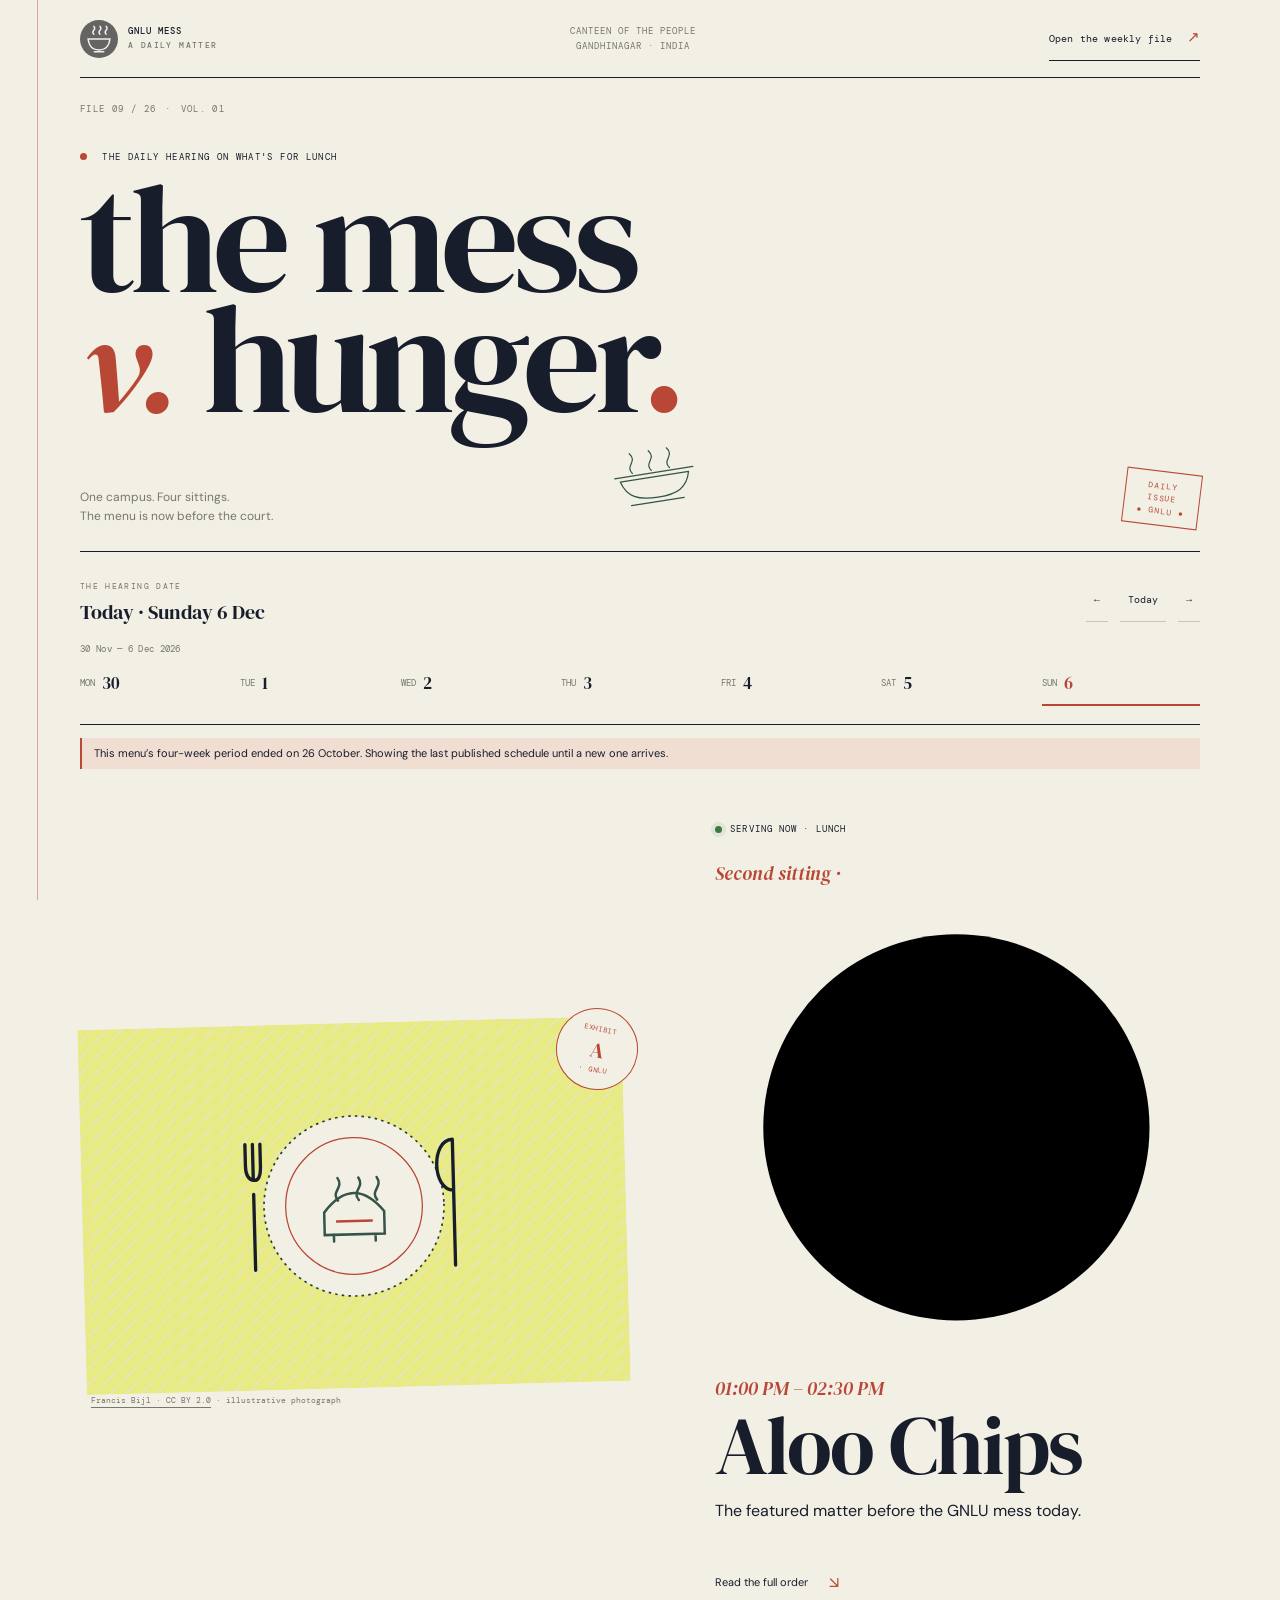
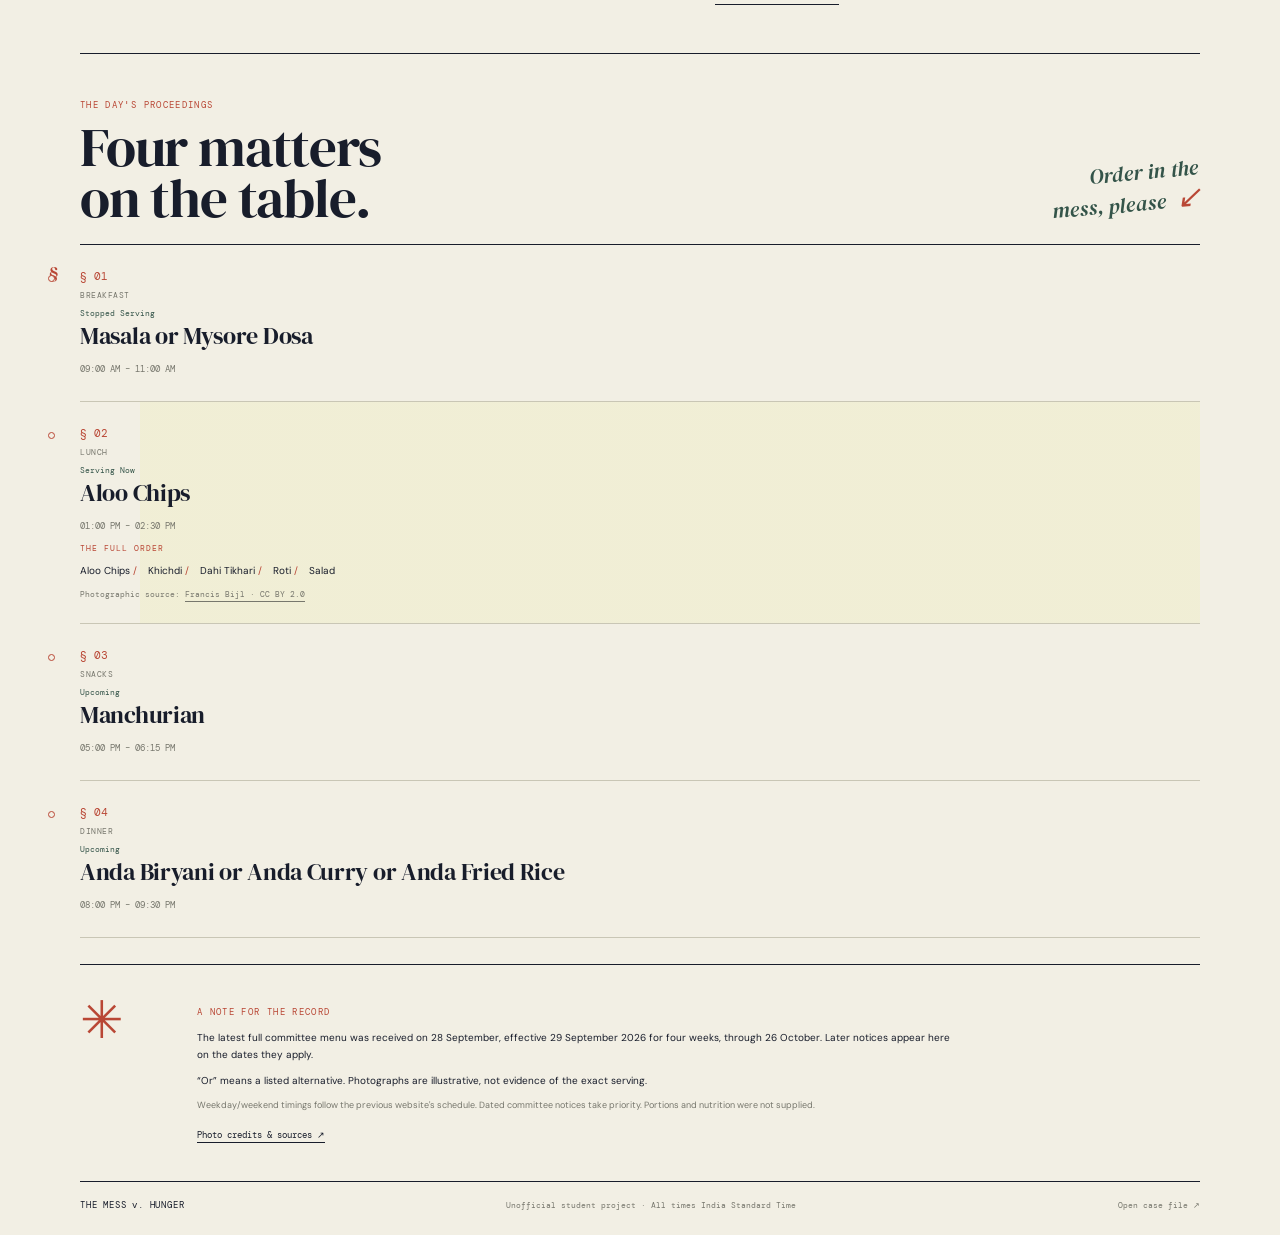
==== commit 0d4f3581: "Redesign menu as The Mess v. Hunger daily docket" ====
--- a/index.html
+++ b/index.html
@@ -1,19 +1,19 @@
 <!doctype html>
-<html lang="en"><head><meta charset="utf-8"><meta name="viewport" content="width=device-width,initial-scale=1"><meta name="theme-color" content="#f7f3e8"><meta name="description" content="Your daily helping of the GNLU mess menu. Today's dishes, serving times and committee updates, in one place."><title>The Daily Dish · GNLU Mess</title><link rel="icon" href="images/bowl.svg" type="image/svg+xml"><link rel="stylesheet" href="app.css"></head>
+<html lang="en"><head><meta charset="utf-8"><meta name="viewport" content="width=device-width,initial-scale=1"><meta name="theme-color" content="#f2efe4"><meta name="description" content="The GNLU mess menu, filed daily. Today's dishes, serving times and committee updates."><title>The Mess v. Hunger · GNLU</title><link rel="icon" href="images/bowl.svg" type="image/svg+xml"><link rel="stylesheet" href="app.css"></head>
 <body>
-<a class="skip" href="#daily-menu">Skip to menu</a>
-<div class="page">
-<header class="masthead"><a class="brand" href="./" aria-label="The Daily Dish home"><img src="images/bowl.svg" alt="" width="44" height="44"><span>the daily dish<span class="brand-sub">GNLU · THE MESS, REIMAGINED</span></span></a><div class="mast-actions"><button id="week-toggle" aria-expanded="false" aria-controls="week-panel">The whole week <span aria-hidden="true">↗</span></button><span class="edition">A LITTLE CAMPUS RITUAL</span></div></header>
+<a class="skip" href="#daily-menu">Skip to today's menu</a>
+<div class="folio">
+<header class="topline"><a class="wordmark" href="./"><img src="images/bowl.svg" alt="" width="39" height="39"><span>GNLU MESS<br><small>A DAILY MATTER</small></span></a><span class="topline-note">CANTEEN OF THE PEOPLE<br>GANDHINAGAR · INDIA</span><button id="week-toggle" aria-expanded="false" aria-controls="week-panel">Open the weekly file <span aria-hidden="true">↗</span></button></header>
 <main>
-<section class="intro"><div><p class="eyebrow"><span class="spark" aria-hidden="true">✳</span> GOOD DAYS START WITH SOMETHING GOOD.</p><h1>Your daily<br><em>helping.</em><span class="heading-dot">✳</span></h1></div><div class="intro-note"><p>The important campus question,<br>beautifully answered.</p><span class="handwritten">“What’s in the mess?”</span><svg class="doodle-arrow" viewBox="0 0 120 55" aria-hidden="true"><path d="M5 5C20 42 70 2 84 21S83 49 112 39m-12-5 12 5-9 10"/></svg></div></section>
-<section class="calendar" aria-label="Choose a menu date"><div class="calendar-top"><div><span class="eyebrow" id="week-label"></span><h2 id="selected-day"></h2></div><div class="calendar-controls"><button id="prev-week" class="icon-button" aria-label="Previous week">←</button><button id="today">Back to today</button><button id="next-week" class="icon-button" aria-label="Next week">→</button></div></div><div id="day-strip" class="day-strip" aria-label="Days of the week"></div></section>
+<section class="cover" aria-labelledby="cover-title"><div class="folio-no">FILE 09 / 26 <span>·</span> VOL. 01</div><p class="eyebrow"><span class="red-dot"></span> THE DAILY HEARING ON WHAT'S FOR LUNCH</p><h1 id="cover-title">The mess<br><em>v.</em> hunger<span class="fullstop">.</span></h1><div class="cover-bottom"><p>One campus. Four sittings.<br>The menu is now before the court.</p><svg class="cover-sketch" viewBox="0 0 120 90" aria-hidden="true"><path d="M15 55h83c-5 19-17 25-41 25S20 74 15 55Z"/><path d="M31 47c-8-10 9-13 0-24m23 24c-8-10 9-13 0-24m22 24c-8-10 9-13 0-24M24 85h64"/><path d="M9 50h95"/></svg><span class="file-stamp">DAILY<br>ISSUE<br>● GNLU ●</span></div></section>
+<section class="calendar" aria-label="Choose a menu date"><div class="calendar-heading"><div><span class="eyebrow">THE HEARING DATE</span><h2 id="selected-day"></h2></div><div class="calendar-controls"><button id="prev-week" aria-label="Previous week">←</button><button id="today">Today</button><button id="next-week" aria-label="Next week">→</button></div></div><div class="calendar-range" id="week-label"></div><nav id="day-strip" class="day-strip" aria-label="Days of this week"></nav></section>
 <div id="alerts" class="alerts" aria-live="polite"></div>
-<section id="week-panel" class="week-panel" hidden aria-labelledby="week-title"><div class="section-heading"><h2 id="week-title">The week, at a glance.</h2><button id="week-close" aria-label="Close weekly menu">Close ×</button></div><div class="week-table-wrap"><table><thead><tr><th scope="col">Day</th><th scope="col">Breakfast</th><th scope="col">Lunch</th><th scope="col">Snacks</th><th scope="col">Dinner</th></tr></thead><tbody id="week-body"></tbody></table></div><p class="fineprint">Alternatives are shown with “or”. Rotation dates were not supplied by the committee.</p></section>
-<section id="spotlight" class="spotlight" aria-label="Featured meal"></section>
-<section class="daily-menu" id="daily-menu"><div class="section-heading"><div><p class="eyebrow">FOUR LITTLE REASONS TO TAKE A BREAK</p><h2>The day on a plate.</h2></div><span class="daily-aside">Pull up a chair.<span aria-hidden="true">↙</span></span></div><div id="meal-list" class="meal-list"></div></section>
-<section class="noticeboard"><div class="notice-title"><span class="spark" aria-hidden="true">✳</span><h2>A note from<br>the noticeboard.</h2></div><div><p id="source-note"></p><p>“Or” means a listed alternative. Photos give you a flavour of the dish, rather than a promise of the exact serving.</p><p class="fineprint">Regular weekday and weekend timings follow the previous site’s schedule. Dated committee notices take priority. Portions and nutrition were not supplied.</p><a href="image-credits.html">Meet the photographers <span aria-hidden="true">↗</span></a></div></section>
+<section id="week-panel" class="week-panel" hidden aria-labelledby="week-title"><div class="week-heading"><span class="eyebrow">EXHIBIT B · THE FULL WEEK</span><button id="week-close" aria-label="Close weekly file">Close file ×</button><h2 id="week-title">Everything on the record.</h2></div><div id="week-body" class="week-roll"></div><p class="fineprint">Slash-separated dishes are alternatives. The committee did not specify which week they rotate.</p></section>
+<section id="spotlight" class="spotlight" aria-label="Meal currently before the court"></section>
+<section id="daily-menu" class="daily-menu"><header class="section-heading"><div><span class="eyebrow">THE DAY'S PROCEEDINGS</span><h2>Four matters<br>on the table.</h2></div><p class="margin-note">Order in the<br>mess, please <span>↙</span></p></header><div id="meal-list" class="meal-list"></div></section>
+<section class="colophon"><span class="colophon-mark" aria-hidden="true">✳</span><div><span class="eyebrow">A NOTE FOR THE RECORD</span><p id="source-note"></p><p>“Or” means a listed alternative. Photographs are illustrative, not evidence of the exact serving.</p><p class="fineprint">Weekday/weekend timings follow the previous website's schedule. Dated committee notices take priority. Portions and nutrition were not supplied.</p><a href="image-credits.html">Photo credits &amp; sources ↗</a></div></section>
 </main>
-<footer><div><span class="footer-brand">the daily dish.</span><p>Made for the moments between lectures.</p></div><div><a href="https://github.com/aalok-gnlu/mess-menu" target="_blank" rel="noopener">Under the hood ↗</a><span>GNLU mess menu · Unofficial student project</span><span>All times in India · Asia/Kolkata</span></div></footer>
-</div><noscript><div class="no-js">This menu needs JavaScript to show the selected date and notices. The full weekly menu is also available in <a href="menu-data.js">the menu data</a>.</div></noscript>
+<footer><a class="footer-wordmark" href="./">THE MESS v. HUNGER</a><span>Unofficial student project · All times India Standard Time</span><a href="https://github.com/aalok-gnlu/mess-menu" target="_blank" rel="noopener">Open case file ↗</a></footer>
+</div><noscript><p class="no-js">This menu uses JavaScript to show date-specific dishes and notices. <a href="menu-data.js">The source data is here.</a></p></noscript>
 <script src="menu-data.js"></script><script src="menu-core.js"></script><script src="app.js"></script>
 </body></html>
--- a/app.css
+++ b/app.css
@@ -1,2 +1,6 @@
-@import url('https://fonts.googleapis.com/css2?family=DM+Sans:wght@400;500;600;700&family=DM+Serif+Display:ital@0;1&family=Caveat:wght@500&display=swap');
-:root{--paper:#f7f3e8;--ink:#283d2b;--green:#294c35;--orange:#b94b28;--line:#d6d4c5;--muted:#656859;--cream:#eeeadb;--white:#fffdf5;--font:'DM Sans',system-ui,sans-serif;--serif:'DM Serif Display',Georgia,serif;color-scheme:light}*{box-sizing:border-box}html{scroll-behavior:smooth;scroll-padding-top:25px}body{margin:0;color:var(--ink);background:var(--paper);font-family:var(--font);-webkit-font-smoothing:antialiased}button,input{font:inherit}button,a{-webkit-tap-highlight-color:transparent}button{cursor:pointer}button:focus-visible,a:focus-visible,summary:focus-visible{outline:3px solid var(--orange);outline-offset:5px}a{color:inherit;text-underline-offset:4px}button{color:inherit}button:disabled{opacity:.4;cursor:default}.page{max-width:1200px;margin:auto;padding:0 58px}button{min-height:44px}.skip{position:absolute;top:-100px;left:16px;z-index:10;background:var(--green);color:white;padding:14px}.skip:focus{top:10px}.masthead{display:flex;justify-content:space-between;align-items:center;gap:18px;padding:26px 0 23px;border-bottom:1px solid var(--ink)}.brand{display:flex;align-items:center;gap:11px;text-decoration:none;flex-shrink:0}.brand>span{font-family:var(--serif);font-size:30px;letter-spacing:-1px;line-height:1.1}.brand-sub{font-family:var(--font);display:block;font-size:9px;letter-spacing:1.8px;margin-top:8px;font-weight:600}.mast-actions{display:flex;align-items:center;gap:24px}.mast-actions button{border:0;background:none;font-size:13px;white-space:nowrap}.mast-actions button span{margin-left:8px}.edition{font-size:9px;letter-spacing:1.8px;writing-mode:vertical-rl;height:62px;border-left:1px solid var(--line);padding-left:19px}.intro{display:flex;justify-content:space-between;align-items:center;padding:49px 0 40px}.eyebrow{font-size:10px;font-weight:600;letter-spacing:1.8px;margin:0 0 16px;line-height:1.7}.spark{display:inline-block;color:var(--orange);font-size:25px;vertical-align:middle;line-height:.7;margin-right:8px}.intro h1{position:relative;font-family:var(--serif);font-size:clamp(72px,9.5vw,121px);line-height:.9;font-weight:400;letter-spacing:-4px;margin:0}.intro h1 em{color:var(--orange);font-weight:400}.heading-dot{font:13px var(--font);position:absolute;top:14px;right:-25px}.intro-note{position:relative;width:250px;padding-top:50px}.intro-note p{font-size:14px;line-height:1.7;margin:0 0 15px}.handwritten{font:29px 'Caveat',cursive;color:var(--orange);display:block;transform:rotate(-6deg)}.doodle-arrow{width:120px;height:55px;fill:none;stroke:var(--orange);stroke-width:1.8;margin:15px 0 0 60px}.calendar{border-top:1px solid var(--line);padding:20px 0 0}.calendar-top{display:flex;justify-content:space-between;align-items:center;gap:18px;margin-bottom:17px}.calendar-top .eyebrow{font-size:9px;margin-bottom:5px;letter-spacing:1.4px;color:var(--muted)}.calendar h2{font-size:19px;font-weight:500;letter-spacing:-.5px;margin:0}.calendar-controls{display:flex;align-items:center;gap:7px}.calendar-controls button{border:1px solid var(--line);border-radius:22px;padding:9px 14px;background:none;font-size:11px}.calendar-controls .icon-button{width:40px;padding:0;font-size:18px}.day-strip{display:grid;grid-template-columns:repeat(7,minmax(0,1fr));gap:8px}.day{position:relative;display:flex;align-items:center;justify-content:center;gap:12px;padding:16px 8px;border:1px solid var(--line);border-radius:7px;background:transparent;min-width:0}.day span{font-size:11px}.day strong{font-size:18px;font-weight:500}.day[aria-pressed=true]{background:var(--green);color:var(--white);border-color:var(--green)}.day.is-today:after{content:'';width:4px;height:4px;border-radius:50%;background:currentColor;position:absolute;bottom:7px;left:50%}.alerts{display:grid;gap:7px;margin:18px 0}.alert{font-size:12px;line-height:1.6;background:#eee5ce;padding:11px 15px;border-left:3px solid #bc713a;border-radius:0 4px 4px 0}.alert.expired{background:#f4e0d3;border-color:var(--orange)}.spotlight{display:grid;grid-template-columns:1fr 1.02fr;min-height:390px;background:var(--cream);border:1px solid var(--line);border-radius:12px;overflow:hidden;margin-top:22px}.spot-copy{padding:36px 36px 30px;display:flex;flex-direction:column;align-items:start}.live-label{display:flex;align-items:center;gap:8px;text-transform:uppercase;font-size:9px;letter-spacing:1.7px;font-weight:700;margin-bottom:23px}.status-dot{width:6px;height:6px;border-radius:50%;background:var(--orange)}.live-label.serving .status-dot{background:#3a8043;box-shadow:0 0 0 4px #3a804315}.spot-copy .meal-kicker{font:italic 22px var(--serif);color:var(--orange);margin:0 0 10px}.spot-copy h2{font:400 clamp(32px,4.3vw,54px)/1.05 var(--serif);letter-spacing:-1.4px;margin:0 0 18px;overflow-wrap:anywhere}.spot-copy .alternatives{font-size:13px;line-height:1.6;color:var(--muted);margin:0 0 18px}.spot-copy .serving-time{display:flex;align-items:center;gap:7px;font-size:12px;line-height:1.6;margin:0 0 21px}.clock-icon{width:15px;height:15px;fill:none;stroke:currentColor;stroke-width:1.5;flex-shrink:0}.spot-copy .menu-jump{display:inline-flex;align-items:center;gap:28px;background:var(--green);color:var(--white);padding:13px 18px;border-radius:5px;text-decoration:none;font-size:12px;margin-top:auto;min-height:44px}.spot-photo{position:relative;margin:0;min-width:0;display:flex;flex-direction:column;justify-content:center;padding:26px 26px 22px 10px}.photo-frame{position:relative;isolation:isolate;flex:1;min-height:260px;background:#d8d2b9;border-radius:180px 180px 10px 10px;overflow:hidden}.spot-photo img{width:100%;height:100%;object-fit:cover;position:absolute;inset:0;display:block}.spot-photo figcaption{font-size:9px;line-height:1.5;color:var(--muted);margin-top:8px;padding:0 20px;text-align:center;overflow-wrap:anywhere}.photo-stamp{position:absolute;right:10px;top:14px;z-index:2;width:85px;height:85px;transform:rotate(13deg);border:1px solid var(--ink);outline:5px solid var(--paper);border-radius:50%;background:var(--paper);display:grid;place-content:center;text-align:center;font-size:8px;letter-spacing:1.7px;line-height:1.8}.photo-stamp b{font-family:var(--serif);font-size:22px;letter-spacing:0;font-weight:400}.plate-art{height:100%;min-height:270px;background:#d9d8b9;display:grid;place-items:center}.plate-art svg{width:72%;max-width:260px;height:auto}.spot-photo.no-photo .photo-frame{border-radius:50%}.daily-menu{padding:43px 0 35px}.section-heading{display:flex;align-items:center;justify-content:space-between;gap:20px;margin-bottom:22px}.section-heading .eyebrow{font-size:9px;margin-bottom:8px}.section-heading h2{font:400 36px/1.1 var(--serif);letter-spacing:-1px;margin:0}.daily-aside{font:23px 'Caveat',cursive;color:var(--orange);transform:rotate(-5deg);white-space:nowrap}.daily-aside span{font-size:35px;margin-left:10px}.meal-list{display:grid;grid-template-columns:repeat(2,minmax(0,1fr));gap:14px;align-items:start}.meal-card{background:var(--white);border:1px solid var(--line);border-radius:10px;overflow:hidden;min-width:0}.meal-card summary{list-style:none;cursor:pointer;padding:20px}.meal-card summary::-webkit-details-marker{display:none}.meal-top{display:flex;align-items:center;gap:12px;margin-bottom:15px}.meal-number{font-family:var(--serif);font-size:27px;color:#9a9c83;line-height:1}.meal-top .meal-name{font-size:10px;text-transform:uppercase;letter-spacing:1.5px;font-weight:700}.meal-top .meal-state{margin-left:auto;font-size:10px;color:var(--muted);text-align:right;line-height:1.5}.meal-card[open]{border-color:#8c9b7a}.meal-main{display:flex;align-items:center;gap:18px}.meal-thumb{width:74px;height:74px;object-fit:cover;border-radius:50%;flex-shrink:0;background:#e8e5d5}.meal-card h3{font:400 27px/1.12 var(--serif);margin:0 0 7px;letter-spacing:-.4px;overflow-wrap:anywhere}.meal-card .time{font-size:10px;color:var(--muted);line-height:1.6}.meal-card .expand{margin-left:auto;width:25px;flex-shrink:0;text-align:center;font-size:21px;font-weight:400}.meal-card[open] .expand{font-size:0}.meal-card[open] .expand:after{content:'−';font-size:21px}.meal-content{padding:0 22px 20px}.meal-content>p{font-size:11px;line-height:1.6;color:var(--muted);border-top:1px solid var(--line);padding-top:16px;margin:0 0 10px}.meal-content ul{list-style:none;padding:0;margin:0;display:flex;flex-wrap:wrap;gap:6px}.meal-content li{font-size:11px;line-height:1.6;background:#efefe4;padding:6px 10px;border-radius:4px;overflow-wrap:anywhere}.meal-content .suspended{font-size:11px;line-height:1.6;color:#8c482d;background:#f4e6d5;padding:10px;margin:12px 0 0;border:0}.meal-content .photo-link{font-size:9px;display:block;margin-top:12px;color:var(--muted)}.noticeboard{display:grid;grid-template-columns:1fr 1.5fr;gap:40px;background:#e8eadb;border-radius:8px;padding:30px;margin:0 0 45px}.notice-title{display:flex;gap:12px;align-items:start}.notice-title .spark{font-size:35px;margin-top:7px}.notice-title h2{font:400 27px/1.1 var(--serif);margin:0}.noticeboard p{font-size:12px;line-height:1.7;margin:0 0 12px}.noticeboard .fineprint{font-size:10px;color:var(--muted)}.noticeboard a{font-size:11px}.week-panel{background:var(--white);border:1px solid var(--line);padding:23px;border-radius:8px;margin:22px 0}.week-panel[hidden]{display:none}.week-panel .section-heading h2{font-size:28px}.week-panel button{border:0;background:none;font-size:12px}.week-table-wrap{overflow:auto}.week-panel table{border-collapse:collapse;width:100%;min-width:680px;text-align:left;font-size:11px;line-height:1.6}.week-panel th,.week-panel td{border-bottom:1px solid var(--line);padding:12px 10px;vertical-align:top}.week-panel th{font-size:10px}.week-panel th:first-child{min-width:95px}.week-panel td{min-width:120px}.week-panel tr.selected{background:#eeefdf}.fineprint{font-size:10px;line-height:1.6;color:var(--muted)}footer{display:flex;align-items:center;justify-content:space-between;gap:25px;border-top:1px solid var(--ink);padding:25px 0 35px}.footer-brand{font:26px var(--serif);letter-spacing:-1px}footer p{font-size:10px;color:var(--muted);margin:7px 0 0}footer>div:last-child{display:flex;flex-direction:column;align-items:end;gap:7px;font-size:9px;color:var(--muted)}footer a{font-size:11px;color:var(--ink)}.no-js{padding:20px;background:var(--cream)}@media(min-width:1000px){.spot-copy{padding:40px 44px 35px}.spot-photo{padding-right:34px}}@media(max-width:800px){.page{padding:0 28px}.edition{display:none}.intro{padding:38px 0 30px}.intro h1{font-size:90px}.intro-note{width:205px}.intro-note p{font-size:12px}.handwritten{font-size:25px}.day{gap:8px;padding:13px 5px}.spot-copy{padding:28px 25px}.spot-photo{padding:25px 20px 20px 5px}.spot-copy h2{font-size:38px}.meal-list{gap:12px}.meal-thumb{width:58px;height:58px}.meal-card h3{font-size:23px}.meal-card summary{padding:17px}.noticeboard{grid-template-columns:1fr 1.3fr;padding:25px;gap:25px}}@media(max-width:600px){.page{padding:0 20px}.masthead{padding:20px 0 18px}.brand>span{font-size:25px}.brand img{width:36px;height:36px}.brand-sub{font-size:7px;letter-spacing:1.4px;margin-top:6px}.mast-actions button{font-size:10px;padding:0;max-width:76px;line-height:1.6;text-align:right}.mast-actions button span{margin-left:3px}.intro{padding:31px 0 27px;align-items:end}.intro h1{font-size:clamp(62px,15vw,88px);letter-spacing:-3px}.intro .eyebrow{font-size:7px;letter-spacing:1.1px;max-width:230px;margin-bottom:15px}.intro .spark{font-size:21px;margin-right:5px}.heading-dot{font-size:9px;top:5px;right:-16px}.intro-note{width:100px;padding-top:0;margin:0 0 1px 10px}.intro-note p{display:none}.handwritten{font-size:22px;line-height:1;transform:rotate(-9deg)}.doodle-arrow{width:65px;height:38px;margin:12px 0 0 12px}.calendar{padding-top:17px}.calendar-top{gap:8px;margin-bottom:14px}.calendar-top .eyebrow{font-size:7px;letter-spacing:.8px}.calendar h2{font-size:15px}.calendar-controls{gap:4px}.calendar-controls button{font-size:9px;padding:8px 9px;min-height:44px}.calendar-controls .icon-button{width:30px;font-size:16px}.day-strip{gap:5px}.day{flex-direction:column;gap:6px;padding:10px 3px 15px;border-radius:6px}.day span{font-size:9px}.day strong{font-size:17px}.day.is-today:after{bottom:6px}.alerts{margin:13px 0;gap:6px}.alert{font-size:10px;padding:9px 11px}.spotlight{grid-template-columns:1fr;margin-top:17px}.spot-copy{padding:25px 25px 20px}.spot-copy h2{font-size:42px;max-width:100%;margin-bottom:13px}.spot-copy .meal-kicker{font-size:20px;margin-bottom:10px}.live-label{margin-bottom:18px;font-size:8px}.spot-copy .alternatives{font-size:12px;margin-bottom:12px}.spot-copy .serving-time{font-size:11px;margin-bottom:18px}.spot-copy .menu-jump{font-size:11px;padding:11px 15px}.spot-photo{padding:5px 23px 18px;min-height:255px}.photo-frame{min-height:230px;max-height:290px;border-radius:130px 130px 8px 8px}.spot-photo img{height:100%}.photo-stamp{width:72px;height:72px;font-size:7px;right:17px;top:0}.photo-stamp b{font-size:19px}.spot-photo figcaption{font-size:8px;margin-top:7px}.daily-menu{padding:31px 0 27px}.section-heading{gap:14px;margin-bottom:18px}.section-heading .eyebrow{font-size:7px;letter-spacing:1.1px;max-width:230px}.section-heading h2{font-size:30px}.daily-aside{font-size:18px;white-space:normal;max-width:85px}.daily-aside span{display:block;font-size:27px;margin-left:35px;line-height:1}.meal-list{grid-template-columns:1fr;gap:11px}.meal-card summary{padding:18px 20px}.meal-top{margin-bottom:12px}.meal-thumb{width:65px;height:65px}.meal-card h3{font-size:26px}.meal-card .time{font-size:11px}.meal-top .meal-name{font-size:9px}.meal-top .meal-state{font-size:9px}.noticeboard{grid-template-columns:1fr;padding:24px;gap:20px;margin-bottom:30px}.notice-title h2{font-size:27px}.notice-title h2 br{display:none}.notice-title .spark{font-size:27px;flex-shrink:0}.noticeboard p{font-size:11px}.noticeboard .fineprint{font-size:10px}.week-panel{padding:18px 13px}.week-panel .section-heading h2{font-size:24px}.week-panel .fineprint{font-size:10px}footer{align-items:start;padding:25px 0 28px;gap:20px}.footer-brand{font-size:22px}footer p{font-size:9px;line-height:1.6;max-width:145px}footer>div:last-child{font-size:8px;max-width:145px;line-height:1.6}footer a{font-size:10px}}@media(max-width:360px){.page{padding:0 15px}.brand>span{font-size:23px}.intro h1{font-size:62px}.intro-note{width:80px}.handwritten{font-size:20px}.calendar h2{font-size:13px}.calendar-controls button{padding:6px 7px}.calendar-controls .icon-button{width:26px}.spot-copy h2{font-size:37px}.spot-copy{padding:23px 21px}.daily-aside{display:none}}@media(prefers-reduced-motion:reduce){html{scroll-behavior:auto}*,*::before,*::after{animation:none!important;transition:none!important}}@media print{.intro,.calendar-controls,.mast-actions,.spotlight,.day-strip,.meal-thumb,.photo-link,.expand,.alerts,.noticeboard,footer{display:none}.page{padding:0}.meal-list{display:block}.meal-card{break-inside:avoid;margin-bottom:12px}.meal-content{display:block!important}.meal-card summary{display:block}.meal-card{border-color:#aaa}body{background:white;color:black}}
+@import url('https://fonts.googleapis.com/css2?family=DM+Mono:wght@400;500&family=DM+Sans:wght@400;500;600;700&family=DM+Serif+Display:ital@0;1&display=swap');
+:root{--paper:#f2efe4;--ink:#181d2b;--red:#b94735;--green:#345449;--faded:#77776d;--rule:#c9c6b5;--acid:#e8ea83;--serif:'DM Serif Display',Georgia,serif;--sans:'DM Sans',system-ui,sans-serif;--mono:'DM Mono',monospace;color-scheme:light}*{box-sizing:border-box}html{scroll-behavior:smooth;scroll-padding-top:20px}body{margin:0;color:var(--ink);background:var(--paper);font-family:var(--sans);-webkit-font-smoothing:antialiased}.folio{max-width:1260px;margin:auto;padding:0 70px;position:relative}.folio:before{content:'';position:fixed;left:max(calc((100vw - 1260px)/2 + 27px),16px);top:0;bottom:0;width:1px;background:color-mix(in srgb,var(--red) 44%,transparent);pointer-events:none}a{color:inherit;text-underline-offset:4px}button{font:inherit;color:inherit;cursor:pointer;min-height:44px}button:focus-visible,a:focus-visible,summary:focus-visible{outline:3px solid var(--red);outline-offset:4px}.skip{position:absolute;left:10px;top:-90px;background:var(--ink);color:white;padding:12px;z-index:10}.skip:focus{top:10px}.topline{height:78px;display:flex;align-items:center;justify-content:space-between;gap:15px;border-bottom:1px solid var(--ink);font-family:var(--mono);font-size:9px;letter-spacing:1px}.wordmark{display:flex;align-items:center;gap:10px;text-decoration:none;font-weight:500;line-height:1.55}.wordmark img{width:38px;height:38px;filter:grayscale(1);opacity:.8}.wordmark small{font-size:8px;letter-spacing:1.4px;color:var(--faded)}.topline-note{text-align:center;color:var(--faded);line-height:1.6}.topline>button{border:0;border-bottom:1px solid var(--ink);background:transparent;padding:4px 0 7px;font:10px var(--mono);letter-spacing:.2px;white-space:nowrap}.topline>button span{color:var(--red);font-size:15px;margin-left:8px}.cover{position:relative;padding:24px 0 25px;border-bottom:1px solid var(--ink)}.folio-no,.eyebrow{font:9px/1.6 var(--mono);letter-spacing:1.35px;color:var(--faded)}.folio-no{display:flex;gap:9px;align-items:center}.folio-no span{color:var(--red)}.cover>.eyebrow{margin:34px 0 14px;color:var(--ink)}.red-dot{display:inline-block;width:7px;height:7px;background:var(--red);border-radius:50%;margin-right:9px}.cover h1{font:400 clamp(84px,12vw,155px)/.78 var(--serif);letter-spacing:-6px;margin:0 0 25px;text-transform:lowercase}.cover h1 em{font-weight:400;color:var(--red);font-size:.88em}.fullstop{color:var(--red)}.cover-bottom{height:83px;display:flex;align-items:flex-end;position:relative;justify-content:space-between}.cover-bottom p{font-size:12px;line-height:1.6;margin:0;color:var(--faded)}.cover-sketch{position:absolute;left:47%;top:-13px;width:100px;height:76px;fill:none;stroke:var(--green);stroke-width:1.5;stroke-linecap:round;stroke-linejoin:round;transform:rotate(-9deg)}.file-stamp{border:1px solid var(--red);color:var(--red);transform:rotate(7deg);font:8px/1.55 var(--mono);letter-spacing:1px;text-align:center;padding:8px 13px}.calendar{padding:21px 0 18px;border-bottom:1px solid var(--ink)}.calendar-heading{display:flex;justify-content:space-between;align-items:center;gap:14px}.calendar-heading .eyebrow{font-size:8px}.calendar-heading h2{font:400 20px var(--serif);margin:4px 0 0}.calendar-controls{display:flex;align-items:center;gap:12px}.calendar-controls button{background:transparent;border:0;border-bottom:1px solid var(--rule);padding:3px 8px;font:10px var(--mono)}.calendar-controls button:hover,.topline>button:hover{color:var(--red);border-color:var(--red)}.calendar-range{font:9px var(--mono);letter-spacing:.3px;color:var(--faded);margin:17px 0 6px}.day-strip{display:flex;justify-content:space-between;gap:2px;overflow:auto;scrollbar-width:thin;scrollbar-color:var(--rule) transparent}.docket-day{flex:1 0 54px;text-align:left;display:flex;align-items:center;gap:7px;padding:10px 6px 9px 0;background:transparent;border:0;border-bottom:2px solid transparent;min-height:43px}.docket-day span{font:9px var(--mono);color:var(--faded);text-transform:uppercase}.docket-day b{font:17px var(--serif);font-weight:400}.docket-day[aria-pressed=true]{border-color:var(--red);color:var(--red)}.docket-day.is-today:not([aria-pressed=true]) b{color:var(--green)}.alerts{display:flex;flex-direction:column;gap:6px;padding-top:13px}.alert{font-size:11px;line-height:1.55;padding:7px 12px;border-left:2px solid var(--red);background:color-mix(in srgb,var(--acid) 30%,var(--paper))}.alert.expired{background:#f0ded3}.week-panel{padding:28px 0 23px;border-bottom:1px solid var(--ink)}.week-panel[hidden]{display:none}.week-heading{position:relative;padding-bottom:13px;border-bottom:1px solid var(--ink)}.week-heading .eyebrow{color:var(--red)}.week-heading h2{font:400 42px var(--serif);letter-spacing:-1px;margin:9px 0 0}.week-heading button{position:absolute;right:0;top:0;border:0;background:none;font:10px var(--mono);padding:4px 0}.week-roll{display:flex;flex-direction:column}.week-entry{display:flex;gap:20px;border-bottom:1px solid var(--rule);padding:15px 4px;align-items:baseline}.week-entry[aria-current=true]{background:color-mix(in srgb,var(--acid) 25%,var(--paper));border-color:transparent}.week-entry>button{flex:1;min-height:38px;text-align:left;border:0;background:transparent;display:flex;align-items:baseline;gap:20px;padding:0}.week-date{flex:0 0 125px;font:11px var(--mono)}.week-date span{display:block;font-size:9px;color:var(--faded);margin-top:4px}.week-food{font-size:12px;line-height:1.8;color:var(--faded)}.week-food b{font-weight:500;color:var(--ink)}.week-panel>.fineprint{margin:12px 0 0}.spotlight{display:flex;gap:clamp(30px,6vw,82px);align-items:center;padding:54px 2px 48px;border-bottom:1px solid var(--ink);min-height:380px}.spot-photo{margin:0;position:relative;flex:1.06 1 0;width:100%;min-width:0;padding:0 12px 18px 0}.photo-frame{height:clamp(250px,32vw,365px);position:relative;background:var(--acid);overflow:hidden;clip-path:polygon(2% 4%,98% 0,100% 95%,7% 100%,0 58%);transform:rotate(-1.5deg)}.spot-photo img{width:100%;height:100%;object-fit:cover;display:block;filter:saturate(.83) contrast(1.03)}.spot-photo.no-photo .photo-frame{clip-path:none;background:var(--acid);display:flex;align-items:center;justify-content:center}.spot-photo.no-photo .plate-art{height:100%;width:100%;display:flex;align-items:center;justify-content:center;background:repeating-linear-gradient(135deg,#e8ea83 0 10px,#e4e5cc 10px 11px)}.plate-art svg{width:68%;max-width:250px;height:auto;overflow:visible}.photo-stamp{position:absolute;right:0;top:-15px;z-index:2;width:82px;height:82px;border:1px solid var(--red);border-radius:50%;background:var(--paper);color:var(--red);transform:rotate(11deg);display:flex;flex-direction:column;align-items:center;justify-content:center;text-align:center;font:7px/1.7 var(--mono);letter-spacing:.8px}.photo-stamp b{font:21px var(--serif);letter-spacing:0}.spot-photo figcaption{position:absolute;bottom:0;left:9px;font:8px var(--mono);color:var(--faded);max-width:86%;line-height:1.5;overflow-wrap:anywhere}.spot-photo figcaption a{color:var(--faded)}.spot-copy{position:relative;flex:.94 1 0;min-width:0}.live-label{font:9px var(--mono);letter-spacing:1.1px;text-transform:uppercase;display:flex;align-items:center;gap:8px}.status-dot{width:7px;height:7px;border-radius:50%;background:var(--red);flex-shrink:0}.live-label.serving .status-dot{background:#3b7b42;box-shadow:0 0 0 4px #3b7b4218}.meal-kicker{font:italic 19px var(--serif);color:var(--red);margin:25px 0 7px}.spot-copy h2{font:400 clamp(46px,6.5vw,82px)/.92 var(--serif);letter-spacing:-2px;margin:0 0 14px;overflow-wrap:anywhere}.alternatives{font:11px/1.6 var(--sans);color:var(--faded);margin:0 0 13px}.serving-time{display:flex;align-items:center;gap:7px;font:10px var(--mono);color:var(--faded);margin:0}.serving-time .clock-icon{width:13px;height:13px;stroke:currentColor;fill:none;stroke-width:1.4}.menu-jump{display:inline-flex;margin-top:24px;align-items:center;gap:21px;padding:11px 0;border:0;border-bottom:1px solid var(--ink);text-decoration:none;font-size:11px}.menu-jump span{font-size:16px;color:var(--red)}.section-heading{display:flex;justify-content:space-between;align-items:flex-end;gap:25px;padding:38px 0 20px;border-bottom:1px solid var(--ink)}.section-heading .eyebrow{color:var(--red)}.section-heading h2{font:400 clamp(35px,5vw,55px)/.94 var(--serif);letter-spacing:-1.2px;margin:8px 0 0}.margin-note{font:21px/1.1 var(--serif);font-style:italic;color:var(--green);text-align:right;transform:rotate(-5deg);margin:0 0 6px}.margin-note span{color:var(--red);font-size:30px;margin-left:5px}.meal-list{position:relative}.meal-list:before{content:'§';position:absolute;left:-31px;top:15px;color:var(--red);font:18px var(--serif)}.meal-card{display:flex;gap:18px;align-items:flex-start;padding:20px 0;border-bottom:1px solid var(--rule);position:relative}.meal-card:before{content:'';position:absolute;width:5px;height:5px;border:1px solid var(--red);border-radius:50%;left:-32px;top:30px;background:var(--paper)}.meal-card[open]{background:linear-gradient(90deg,transparent 0 60px,color-mix(in srgb,var(--acid) 15%,transparent) 60px 100%)}.meal-card summary{display:contents;list-style:none;cursor:pointer}.meal-card summary::-webkit-details-marker{display:none}.meal-top{flex:0 0 60px;display:flex;flex-direction:column;gap:6px;padding-top:4px}.meal-number{font:11px var(--mono);color:var(--red)}.meal-name{font:8px/1.5 var(--mono);letter-spacing:.5px;color:var(--faded);text-transform:uppercase}.meal-state{font:8px var(--mono);color:var(--green);line-height:1.5}.meal-main{flex:1.08 1 0;min-width:180px;display:flex;gap:13px;align-items:center;min-height:62px;cursor:pointer}.meal-thumb{width:54px;height:54px;object-fit:cover;filter:saturate(.72);flex-shrink:0;border-radius:50%}.meal-card h3{font:400 24px/1.08 var(--serif);letter-spacing:-.3px;margin:0 0 7px;overflow-wrap:anywhere}.meal-card .time{font:9px var(--mono);color:var(--faded);line-height:1.5}.expand{display:none}.meal-content{flex:.92 1 0;min-width:230px;padding:1px 15px 3px 0}.meal-content>p:first-child{font:8px var(--mono);color:var(--red);letter-spacing:1px;text-transform:uppercase;margin:4px 0 9px}.meal-content ul{list-style:none;display:flex;flex-wrap:wrap;gap:3px 11px;margin:0;padding:0}.meal-content li{font-size:10px;line-height:1.7;color:var(--ink)}.meal-content li:not(:last-child):after{content:' /';color:var(--red)}.meal-content .suspended{font:9px/1.6 var(--sans);color:#813f2c;margin:11px 0 0}.photo-link{font:8px/1.5 var(--mono);display:block;color:var(--faded);margin-top:9px;overflow-wrap:anywhere}.photo-link a{color:inherit}.colophon{display:flex;gap:27px;padding:34px 0 38px;margin-top:26px;border-top:1px solid var(--ink)}.colophon-mark{flex:0 0 90px;font:52px var(--serif);line-height:.8;color:var(--red)}.colophon .eyebrow{color:var(--red)}.colophon p{font-size:10px;line-height:1.7;max-width:760px;margin:9px 0}.colophon .fineprint{font-size:9px;color:var(--faded)}.colophon a{font:9px var(--mono)}footer{border-top:1px solid var(--ink);display:flex;justify-content:space-between;align-items:center;gap:18px;padding:17px 0 24px;font:8px var(--mono);color:var(--faded)}footer a{text-decoration:none}.footer-wordmark{font-size:9px;letter-spacing:.8px;color:var(--ink)}.week-roll{max-height:550px;overflow:auto}.fineprint{font:9px/1.6 var(--sans);color:var(--faded)}.no-js{padding:20px}
+@media(max-width:760px){.folio{padding:0 32px 0 42px}.folio:before{left:20px}.topline{height:69px}.topline-note{display:none}.cover>.eyebrow{margin-top:29px}.cover h1{font-size:clamp(80px,15vw,115px);letter-spacing:-4px}.cover-sketch{left:55%;width:76px}.calendar-heading h2{font-size:18px}.docket-day{flex:1 0 47px;gap:5px}.docket-day span{font-size:8px}.spotlight{gap:26px;padding:40px 0;min-height:320px}.photo-frame{height:clamp(230px,42vw,320px)}.spot-copy h2{font-size:clamp(42px,7vw,62px)}.meal-card{gap:12px}.meal-list:before,.meal-card:before{left:-22px}.meal-card h3{font-size:21px}.meal-thumb{width:43px;height:43px}.meal-content{flex:1 1 0;min-width:150px;padding-right:5px}.meal-content li{font-size:9px}.colophon{gap:16px}.colophon-mark{flex-basis:55px}.colophon-mark{font-size:40px}}
+@media(max-width:540px){.folio{padding:0 19px 0 31px}.folio:before{left:15px}.topline{height:64px}.wordmark{gap:7px;font-size:8px}.wordmark img{width:31px;height:31px}.topline>button{font-size:8px}.cover{padding-top:17px;padding-bottom:19px}.folio-no,.eyebrow{font-size:8px}.cover>.eyebrow{margin:24px 0 13px;font-size:7px}.cover h1{font-size:clamp(67px,16.2vw,88px);letter-spacing:-3px;line-height:.83;margin-bottom:19px}.cover-bottom{height:71px}.cover-bottom p{font-size:10px}.cover-sketch{left:53%;top:-5px;width:68px}.file-stamp{font-size:6px;padding:6px 8px}.calendar{padding:16px 0 13px}.calendar-heading h2{font-size:17px}.calendar-heading .eyebrow{font-size:7px}.calendar-controls{gap:4px}.calendar-controls button{font-size:9px;padding:3px 5px}.calendar-range{font-size:8px;margin-top:13px}.day-strip{justify-content:flex-start;gap:5px}.docket-day{flex:0 0 auto;width:calc((100% - 30px)/7);display:flex;flex-direction:column;align-items:flex-start;gap:3px;padding:8px 2px 7px;min-height:42px}.docket-day span{font-size:7px}.docket-day b{font-size:15px}.alerts{padding-top:9px}.alert{font-size:9px;padding:7px 9px}.week-heading h2{font-size:33px}.week-entry{gap:10px;padding:12px 3px}.week-entry>button{gap:10px}.week-date{flex-basis:74px}.week-entry>button{display:block}.week-date{font-size:9px}.week-food{font-size:10px;line-height:1.65}.spotlight{flex-direction:column;align-items:stretch;gap:16px;padding:25px 0 22px;min-height:0}.spot-photo{flex:none;padding:0 10px 18px 0;margin:0 5px}.photo-frame{height:clamp(205px,65vw,310px)}.photo-stamp{width:67px;height:67px;right:-1px;top:-10px;font-size:6px}.photo-stamp b{font-size:18px}.spot-photo figcaption{font-size:7px}.spot-copy{flex:none;padding:0 3px 0 0}.live-label{font-size:8px}.meal-kicker{font-size:17px;margin:15px 0 6px}.spot-copy h2{font-size:clamp(52px,13vw,70px);max-width:100%;margin-bottom:10px}.alternatives{font-size:10px}.serving-time{font-size:9px}.menu-jump{margin-top:16px;font-size:10px}.section-heading{padding:29px 0 15px}.section-heading h2{font-size:39px}.section-heading .eyebrow{font-size:7px}.margin-note{font-size:17px}.margin-note span{font-size:24px}.meal-list:before{left:-18px;top:18px;font-size:14px}.meal-card{display:flex;flex-wrap:wrap;gap:0 11px;padding:14px 0 15px}.meal-card:before{left:-19px;top:23px;width:4px;height:4px}.meal-top{flex:0 0 37px;gap:4px}.meal-number{font-size:9px}.meal-name{font-size:7px;letter-spacing:0;writing-mode:vertical-rl;transform:rotate(180deg);max-height:52px}.meal-state{font-size:7px;writing-mode:vertical-rl;transform:rotate(180deg);max-height:70px}.meal-main{flex:1 1 calc(100% - 48px);min-width:0;min-height:59px;gap:10px;position:relative;padding-right:20px}.meal-thumb{width:45px;height:45px}.meal-card h3{font-size:23px;margin-bottom:5px}.meal-card .time{font-size:8px}.expand{display:block;position:absolute;right:0;top:8px;color:var(--red);font:16px var(--mono)}.meal-card[open] .expand{font-size:0}.meal-card[open] .expand:after{content:'−';font-size:16px}.meal-content{flex:1 1 calc(100% - 48px);min-width:0;margin-left:48px;padding:12px 5px 1px 0}.meal-content>p:first-child{font-size:7px;margin:0 0 7px}.meal-content ul{gap:3px 8px}.meal-content li{font-size:9px;line-height:1.75}.meal-content .suspended{font-size:9px}.photo-link{font-size:7px}.colophon{gap:12px;padding:24px 0 29px;margin-top:19px}.colophon-mark{flex-basis:29px}.colophon-mark{font-size:27px}.colophon .eyebrow{font-size:7px}.colophon p{font-size:9px}.colophon .fineprint{font-size:8px}footer{align-items:flex-start;flex-wrap:wrap;font-size:7px;gap:9px 14px;padding:14px 0 20px}footer>span:nth-child(2){order:3;flex-basis:100%}}
+@media(max-width:355px){.folio{padding-left:27px;padding-right:14px}.folio:before{left:12px}.cover h1{font-size:66px}.topline>button{font-size:7px}.week-date{flex-basis:67px}.day-strip{gap:2px}.docket-day{width:calc((100% - 12px)/7)}}
+@media(prefers-reduced-motion:reduce){html{scroll-behavior:auto}*,*::before,*::after{animation:none!important;transition:none!important}}@media print{.topline>button,.calendar-controls,.day-strip,.spotlight,.margin-note,footer{display:none}.folio{max-width:none}.week-panel[hidden]{display:block}.meal-card{break-inside:avoid}.meal-content{display:block!important}}
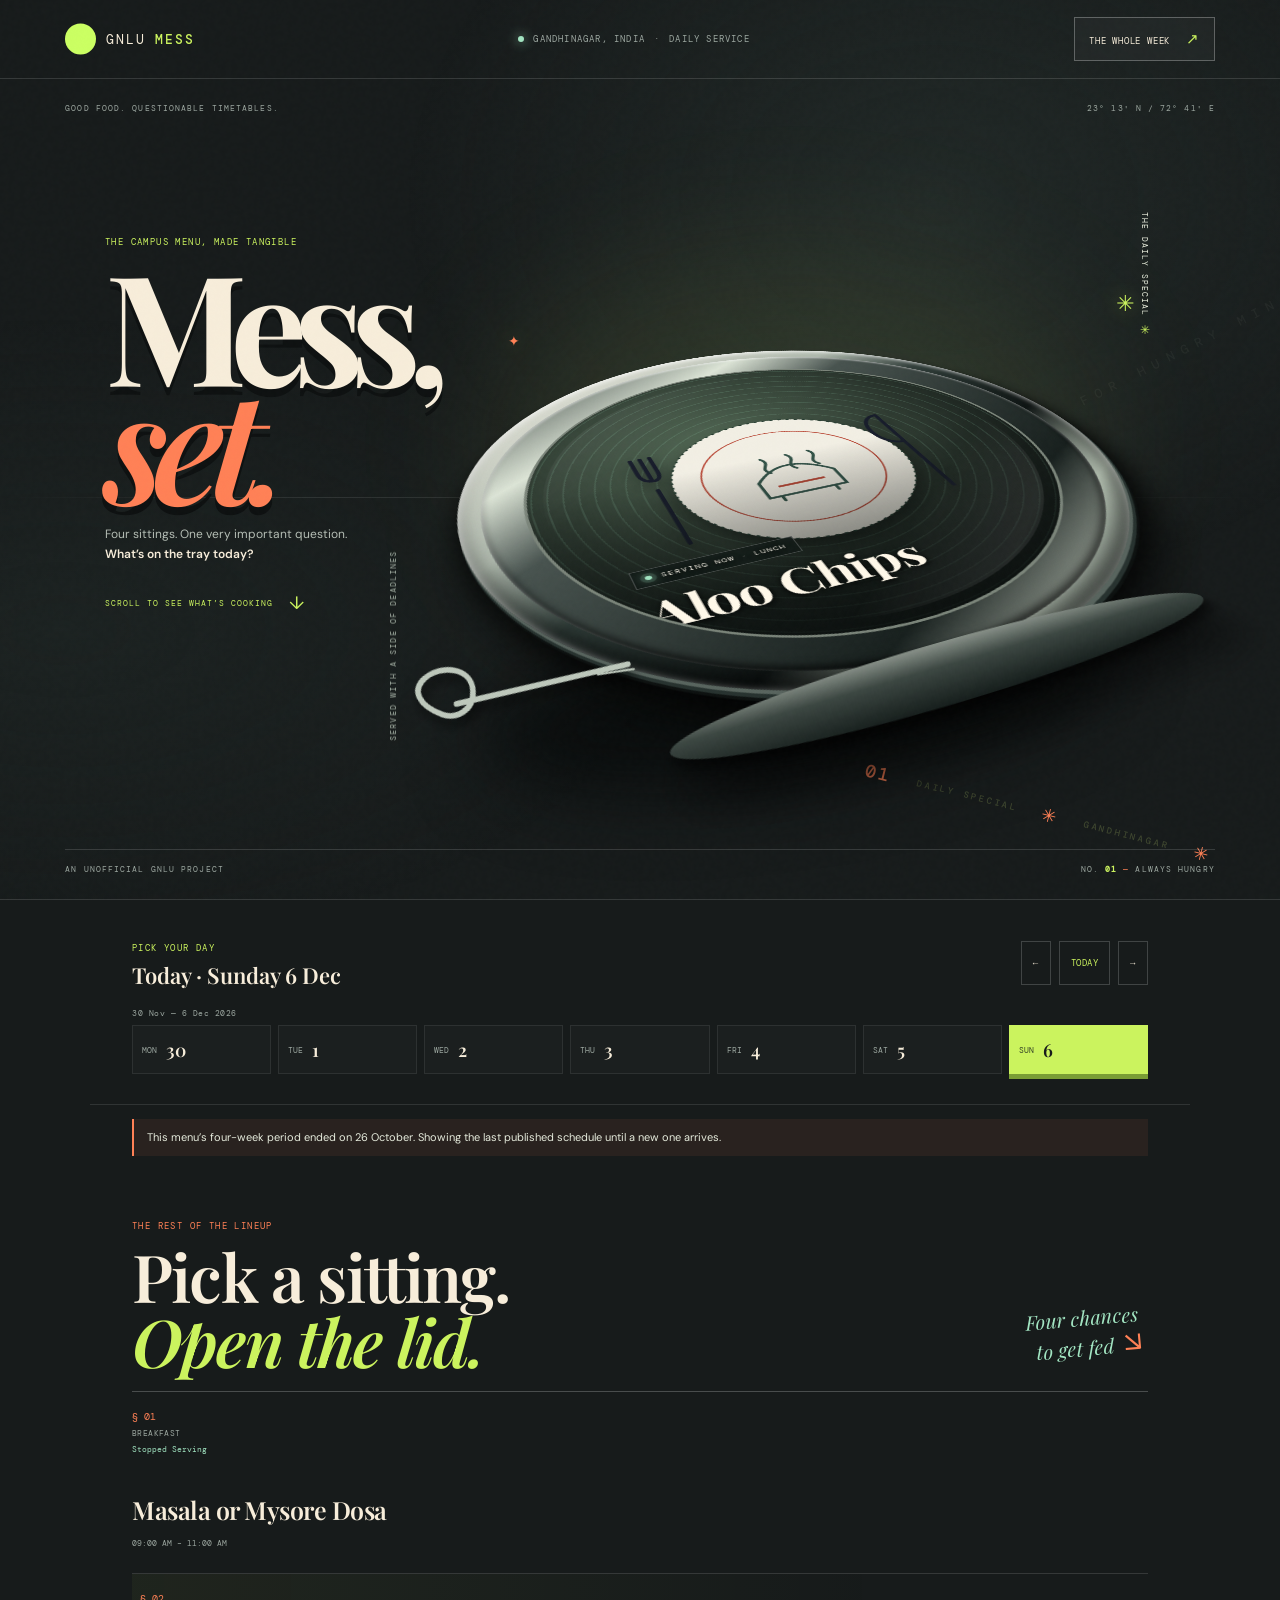
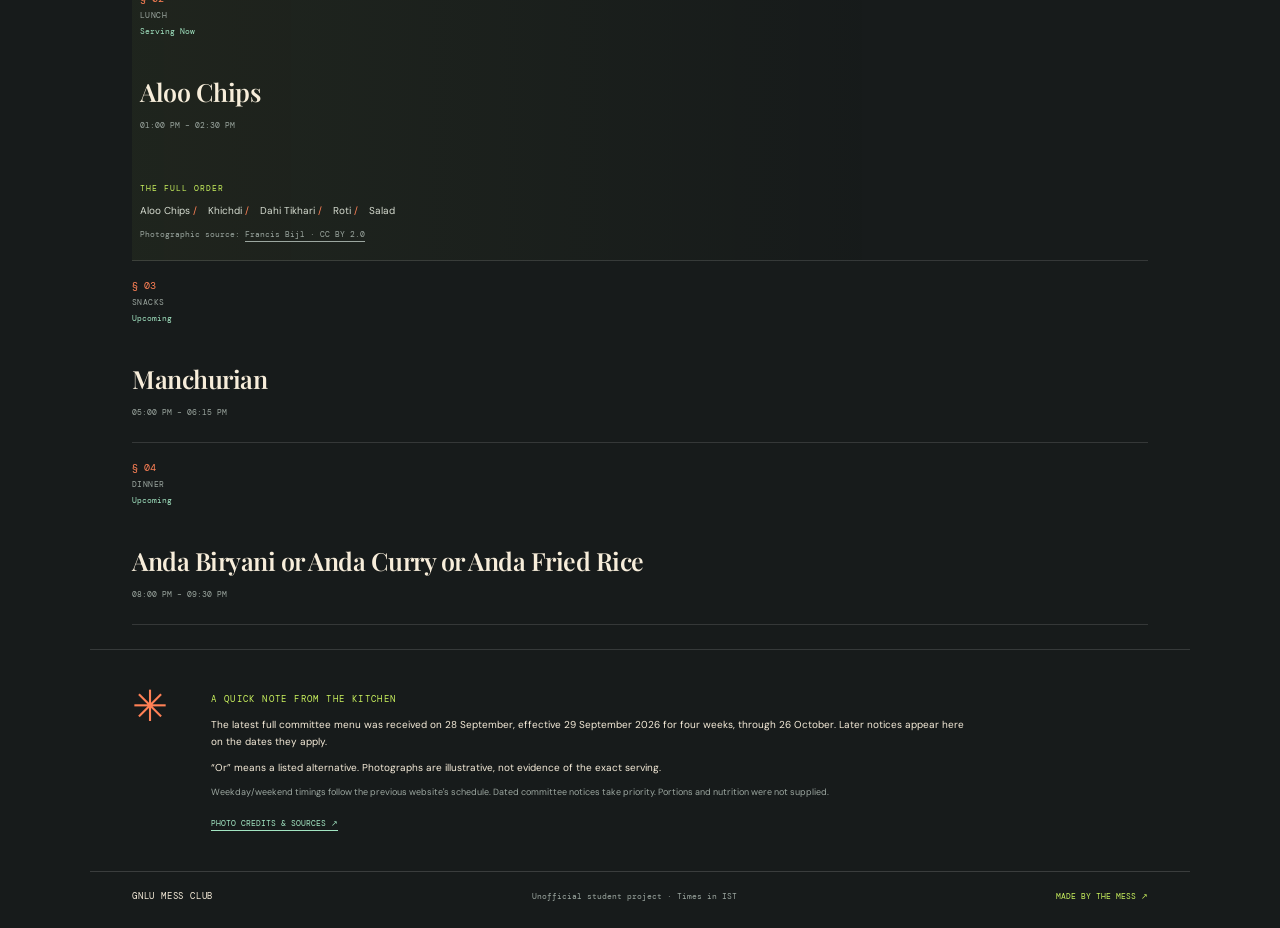
==== commit 6ead980b: "Transform menu into a dimensional mess-hall scene" ====
--- a/index.html
+++ b/index.html
@@ -1,19 +1,34 @@
 <!doctype html>
-<html lang="en"><head><meta charset="utf-8"><meta name="viewport" content="width=device-width,initial-scale=1"><meta name="theme-color" content="#f2efe4"><meta name="description" content="The GNLU mess menu, filed daily. Today's dishes, serving times and committee updates."><title>The Mess v. Hunger · GNLU</title><link rel="icon" href="images/bowl.svg" type="image/svg+xml"><link rel="stylesheet" href="app.css"></head>
+<html lang="en">
+<head>
+<meta charset="utf-8"><meta name="viewport" content="width=device-width,initial-scale=1"><meta name="theme-color" content="#171b1b"><meta name="description" content="The GNLU mess menu, served fresh each day."><title>Mess, Set. · GNLU</title>
+<link rel="icon" href="images/bowl.svg" type="image/svg+xml"><link rel="stylesheet" href="app.css">
+</head>
 <body>
 <a class="skip" href="#daily-menu">Skip to today's menu</a>
-<div class="folio">
-<header class="topline"><a class="wordmark" href="./"><img src="images/bowl.svg" alt="" width="39" height="39"><span>GNLU MESS<br><small>A DAILY MATTER</small></span></a><span class="topline-note">CANTEEN OF THE PEOPLE<br>GANDHINAGAR · INDIA</span><button id="week-toggle" aria-expanded="false" aria-controls="week-panel">Open the weekly file <span aria-hidden="true">↗</span></button></header>
+<div class="stage-noise" aria-hidden="true"></div>
+<header class="topline"><a class="wordmark" href="./"><img src="images/bowl.svg" alt="" width="34" height="34"><span>GNLU <b>MESS</b></span></a><span class="topline-note"><i></i> GANDHINAGAR, INDIA <span>·</span> DAILY SERVICE</span><button id="week-toggle" aria-expanded="false" aria-controls="week-panel">THE WHOLE WEEK <span aria-hidden="true">↗</span></button></header>
 <main>
-<section class="cover" aria-labelledby="cover-title"><div class="folio-no">FILE 09 / 26 <span>·</span> VOL. 01</div><p class="eyebrow"><span class="red-dot"></span> THE DAILY HEARING ON WHAT'S FOR LUNCH</p><h1 id="cover-title">The mess<br><em>v.</em> hunger<span class="fullstop">.</span></h1><div class="cover-bottom"><p>One campus. Four sittings.<br>The menu is now before the court.</p><svg class="cover-sketch" viewBox="0 0 120 90" aria-hidden="true"><path d="M15 55h83c-5 19-17 25-41 25S20 74 15 55Z"/><path d="M31 47c-8-10 9-13 0-24m23 24c-8-10 9-13 0-24m22 24c-8-10 9-13 0-24M24 85h64"/><path d="M9 50h95"/></svg><span class="file-stamp">DAILY<br>ISSUE<br>● GNLU ●</span></div></section>
-<section class="calendar" aria-label="Choose a menu date"><div class="calendar-heading"><div><span class="eyebrow">THE HEARING DATE</span><h2 id="selected-day"></h2></div><div class="calendar-controls"><button id="prev-week" aria-label="Previous week">←</button><button id="today">Today</button><button id="next-week" aria-label="Next week">→</button></div></div><div class="calendar-range" id="week-label"></div><nav id="day-strip" class="day-strip" aria-label="Days of this week"></nav></section>
+<section class="hero" aria-labelledby="cover-title">
+ <div class="hero-meta"><span>GOOD FOOD. QUESTIONABLE TIMETABLES.</span><span>23° 13′ N / 72° 41′ E</span></div>
+ <div class="hero-copy"><p class="eyebrow">THE CAMPUS MENU, MADE TANGIBLE</p><h1 id="cover-title">Mess,<br><em>set.</em></h1><p class="hero-intro">Four sittings. One very important question.<br><strong>What’s on the tray today?</strong></p><a class="scroll-cue" href="#daily-menu"><span>SCROLL TO SEE WHAT’S COOKING</span><b aria-hidden="true">↓</b></a></div>
+ <div class="orbit orbit-one" aria-hidden="true">FRESHLY FILED · GNLU MESS · MADE FOR HUNGRY MINDS · </div>
+ <div class="orbit orbit-two" aria-hidden="true"><span>01</span> DAILY SPECIAL <span>✳</span> GANDHINAGAR <span>✳</span></div>
+ <div class="scene" id="dish-scene" aria-label="Today's featured meal displayed on a floating, three-dimensional dinner plate">
+  <div class="scene-glow"></div><div class="scene-shadow"></div><div class="tray"><div class="tray-rim"><div class="tray-well"><div class="tray-food" id="spotlight"></div><div class="tray-glint"></div></div></div><div class="tray-foot"></div></div>
+  <div class="scene-garnish garnish-a" aria-hidden="true">✳</div><div class="scene-garnish garnish-b" aria-hidden="true">✦</div>
+  <svg class="scene-spoon" viewBox="0 0 290 90" fill="none" aria-hidden="true"><path d="M73 49c-17-16-17-31-2-36 19-6 42 8 35 27-6 17-24 17-33 9Zm15-4 154 27" stroke="currentColor" stroke-width="5" stroke-linecap="round"/><path d="m214 70 31 8" stroke="currentColor" stroke-width="2" stroke-linecap="round"/></svg>
+  <span class="scene-label label-top">THE DAILY SPECIAL <i>✳</i></span><span class="scene-label label-bottom">SERVED WITH A SIDE OF DEADLINES</span>
+ </div>
+ <div class="hero-index"><span>AN UNOFFICIAL GNLU PROJECT</span><span>NO. <b>01</b> <i>—</i> ALWAYS HUNGRY</span></div>
+</section>
+<section class="calendar" aria-label="Choose a menu date"><div class="calendar-heading"><div><span class="eyebrow">PICK YOUR DAY</span><h2 id="selected-day"></h2></div><div class="calendar-controls"><button id="prev-week" aria-label="Previous week">←</button><button id="today">TODAY</button><button id="next-week" aria-label="Next week">→</button></div></div><div class="calendar-range" id="week-label"></div><nav id="day-strip" class="day-strip" aria-label="Days of this week"></nav></section>
 <div id="alerts" class="alerts" aria-live="polite"></div>
-<section id="week-panel" class="week-panel" hidden aria-labelledby="week-title"><div class="week-heading"><span class="eyebrow">EXHIBIT B · THE FULL WEEK</span><button id="week-close" aria-label="Close weekly file">Close file ×</button><h2 id="week-title">Everything on the record.</h2></div><div id="week-body" class="week-roll"></div><p class="fineprint">Slash-separated dishes are alternatives. The committee did not specify which week they rotate.</p></section>
-<section id="spotlight" class="spotlight" aria-label="Meal currently before the court"></section>
-<section id="daily-menu" class="daily-menu"><header class="section-heading"><div><span class="eyebrow">THE DAY'S PROCEEDINGS</span><h2>Four matters<br>on the table.</h2></div><p class="margin-note">Order in the<br>mess, please <span>↙</span></p></header><div id="meal-list" class="meal-list"></div></section>
-<section class="colophon"><span class="colophon-mark" aria-hidden="true">✳</span><div><span class="eyebrow">A NOTE FOR THE RECORD</span><p id="source-note"></p><p>“Or” means a listed alternative. Photographs are illustrative, not evidence of the exact serving.</p><p class="fineprint">Weekday/weekend timings follow the previous website's schedule. Dated committee notices take priority. Portions and nutrition were not supplied.</p><a href="image-credits.html">Photo credits &amp; sources ↗</a></div></section>
+<section id="week-panel" class="week-panel" hidden aria-labelledby="week-title"><div class="week-heading"><span class="eyebrow">THE LINEUP</span><button id="week-close" aria-label="Close weekly menu">CLOSE ×</button><h2 id="week-title">Seven days, coming right up.</h2></div><div id="week-body" class="week-roll"></div><p class="fineprint">Slash-separated dishes are alternatives. The committee did not specify which week they rotate.</p></section>
+<section id="daily-menu" class="daily-menu"><header class="section-heading"><div><span class="eyebrow">THE REST OF THE LINEUP</span><h2>Pick a sitting.<br><em>Open the lid.</em></h2></div><p class="menu-annotation">Four chances<br>to get fed <span>↘</span></p></header><div id="meal-list" class="meal-list"></div></section>
+<section class="colophon"><span class="colophon-mark" aria-hidden="true">✳</span><div><span class="eyebrow">A QUICK NOTE FROM THE KITCHEN</span><p id="source-note"></p><p>“Or” means a listed alternative. Photographs are illustrative, not evidence of the exact serving.</p><p class="fineprint">Weekday/weekend timings follow the previous website's schedule. Dated committee notices take priority. Portions and nutrition were not supplied.</p><a href="image-credits.html">PHOTO CREDITS &amp; SOURCES ↗</a></div></section>
 </main>
-<footer><a class="footer-wordmark" href="./">THE MESS v. HUNGER</a><span>Unofficial student project · All times India Standard Time</span><a href="https://github.com/aalok-gnlu/mess-menu" target="_blank" rel="noopener">Open case file ↗</a></footer>
-</div><noscript><p class="no-js">This menu uses JavaScript to show date-specific dishes and notices. <a href="menu-data.js">The source data is here.</a></p></noscript>
-<script src="menu-data.js"></script><script src="menu-core.js"></script><script src="app.js"></script>
+<footer><a class="footer-wordmark" href="./">GNLU MESS CLUB</a><span>Unofficial student project · Times in IST</span><a href="https://github.com/aalok-gnlu/mess-menu" target="_blank" rel="noopener">MADE BY THE MESS ↗</a></footer>
+<noscript><p class="no-js">This menu uses JavaScript to show date-specific dishes and notices. <a href="menu-data.js">The source data is here.</a></p></noscript>
+<script src="menu-data.js"></script><script src="menu-core.js"></script><script src="app.js"></script><script src="scene.js"></script>
 </body></html>
--- a/app.css
+++ b/app.css
@@ -1,6 +1,7 @@
-@import url('https://fonts.googleapis.com/css2?family=DM+Mono:wght@400;500&family=DM+Sans:wght@400;500;600;700&family=DM+Serif+Display:ital@0;1&display=swap');
-:root{--paper:#f2efe4;--ink:#181d2b;--red:#b94735;--green:#345449;--faded:#77776d;--rule:#c9c6b5;--acid:#e8ea83;--serif:'DM Serif Display',Georgia,serif;--sans:'DM Sans',system-ui,sans-serif;--mono:'DM Mono',monospace;color-scheme:light}*{box-sizing:border-box}html{scroll-behavior:smooth;scroll-padding-top:20px}body{margin:0;color:var(--ink);background:var(--paper);font-family:var(--sans);-webkit-font-smoothing:antialiased}.folio{max-width:1260px;margin:auto;padding:0 70px;position:relative}.folio:before{content:'';position:fixed;left:max(calc((100vw - 1260px)/2 + 27px),16px);top:0;bottom:0;width:1px;background:color-mix(in srgb,var(--red) 44%,transparent);pointer-events:none}a{color:inherit;text-underline-offset:4px}button{font:inherit;color:inherit;cursor:pointer;min-height:44px}button:focus-visible,a:focus-visible,summary:focus-visible{outline:3px solid var(--red);outline-offset:4px}.skip{position:absolute;left:10px;top:-90px;background:var(--ink);color:white;padding:12px;z-index:10}.skip:focus{top:10px}.topline{height:78px;display:flex;align-items:center;justify-content:space-between;gap:15px;border-bottom:1px solid var(--ink);font-family:var(--mono);font-size:9px;letter-spacing:1px}.wordmark{display:flex;align-items:center;gap:10px;text-decoration:none;font-weight:500;line-height:1.55}.wordmark img{width:38px;height:38px;filter:grayscale(1);opacity:.8}.wordmark small{font-size:8px;letter-spacing:1.4px;color:var(--faded)}.topline-note{text-align:center;color:var(--faded);line-height:1.6}.topline>button{border:0;border-bottom:1px solid var(--ink);background:transparent;padding:4px 0 7px;font:10px var(--mono);letter-spacing:.2px;white-space:nowrap}.topline>button span{color:var(--red);font-size:15px;margin-left:8px}.cover{position:relative;padding:24px 0 25px;border-bottom:1px solid var(--ink)}.folio-no,.eyebrow{font:9px/1.6 var(--mono);letter-spacing:1.35px;color:var(--faded)}.folio-no{display:flex;gap:9px;align-items:center}.folio-no span{color:var(--red)}.cover>.eyebrow{margin:34px 0 14px;color:var(--ink)}.red-dot{display:inline-block;width:7px;height:7px;background:var(--red);border-radius:50%;margin-right:9px}.cover h1{font:400 clamp(84px,12vw,155px)/.78 var(--serif);letter-spacing:-6px;margin:0 0 25px;text-transform:lowercase}.cover h1 em{font-weight:400;color:var(--red);font-size:.88em}.fullstop{color:var(--red)}.cover-bottom{height:83px;display:flex;align-items:flex-end;position:relative;justify-content:space-between}.cover-bottom p{font-size:12px;line-height:1.6;margin:0;color:var(--faded)}.cover-sketch{position:absolute;left:47%;top:-13px;width:100px;height:76px;fill:none;stroke:var(--green);stroke-width:1.5;stroke-linecap:round;stroke-linejoin:round;transform:rotate(-9deg)}.file-stamp{border:1px solid var(--red);color:var(--red);transform:rotate(7deg);font:8px/1.55 var(--mono);letter-spacing:1px;text-align:center;padding:8px 13px}.calendar{padding:21px 0 18px;border-bottom:1px solid var(--ink)}.calendar-heading{display:flex;justify-content:space-between;align-items:center;gap:14px}.calendar-heading .eyebrow{font-size:8px}.calendar-heading h2{font:400 20px var(--serif);margin:4px 0 0}.calendar-controls{display:flex;align-items:center;gap:12px}.calendar-controls button{background:transparent;border:0;border-bottom:1px solid var(--rule);padding:3px 8px;font:10px var(--mono)}.calendar-controls button:hover,.topline>button:hover{color:var(--red);border-color:var(--red)}.calendar-range{font:9px var(--mono);letter-spacing:.3px;color:var(--faded);margin:17px 0 6px}.day-strip{display:flex;justify-content:space-between;gap:2px;overflow:auto;scrollbar-width:thin;scrollbar-color:var(--rule) transparent}.docket-day{flex:1 0 54px;text-align:left;display:flex;align-items:center;gap:7px;padding:10px 6px 9px 0;background:transparent;border:0;border-bottom:2px solid transparent;min-height:43px}.docket-day span{font:9px var(--mono);color:var(--faded);text-transform:uppercase}.docket-day b{font:17px var(--serif);font-weight:400}.docket-day[aria-pressed=true]{border-color:var(--red);color:var(--red)}.docket-day.is-today:not([aria-pressed=true]) b{color:var(--green)}.alerts{display:flex;flex-direction:column;gap:6px;padding-top:13px}.alert{font-size:11px;line-height:1.55;padding:7px 12px;border-left:2px solid var(--red);background:color-mix(in srgb,var(--acid) 30%,var(--paper))}.alert.expired{background:#f0ded3}.week-panel{padding:28px 0 23px;border-bottom:1px solid var(--ink)}.week-panel[hidden]{display:none}.week-heading{position:relative;padding-bottom:13px;border-bottom:1px solid var(--ink)}.week-heading .eyebrow{color:var(--red)}.week-heading h2{font:400 42px var(--serif);letter-spacing:-1px;margin:9px 0 0}.week-heading button{position:absolute;right:0;top:0;border:0;background:none;font:10px var(--mono);padding:4px 0}.week-roll{display:flex;flex-direction:column}.week-entry{display:flex;gap:20px;border-bottom:1px solid var(--rule);padding:15px 4px;align-items:baseline}.week-entry[aria-current=true]{background:color-mix(in srgb,var(--acid) 25%,var(--paper));border-color:transparent}.week-entry>button{flex:1;min-height:38px;text-align:left;border:0;background:transparent;display:flex;align-items:baseline;gap:20px;padding:0}.week-date{flex:0 0 125px;font:11px var(--mono)}.week-date span{display:block;font-size:9px;color:var(--faded);margin-top:4px}.week-food{font-size:12px;line-height:1.8;color:var(--faded)}.week-food b{font-weight:500;color:var(--ink)}.week-panel>.fineprint{margin:12px 0 0}.spotlight{display:flex;gap:clamp(30px,6vw,82px);align-items:center;padding:54px 2px 48px;border-bottom:1px solid var(--ink);min-height:380px}.spot-photo{margin:0;position:relative;flex:1.06 1 0;width:100%;min-width:0;padding:0 12px 18px 0}.photo-frame{height:clamp(250px,32vw,365px);position:relative;background:var(--acid);overflow:hidden;clip-path:polygon(2% 4%,98% 0,100% 95%,7% 100%,0 58%);transform:rotate(-1.5deg)}.spot-photo img{width:100%;height:100%;object-fit:cover;display:block;filter:saturate(.83) contrast(1.03)}.spot-photo.no-photo .photo-frame{clip-path:none;background:var(--acid);display:flex;align-items:center;justify-content:center}.spot-photo.no-photo .plate-art{height:100%;width:100%;display:flex;align-items:center;justify-content:center;background:repeating-linear-gradient(135deg,#e8ea83 0 10px,#e4e5cc 10px 11px)}.plate-art svg{width:68%;max-width:250px;height:auto;overflow:visible}.photo-stamp{position:absolute;right:0;top:-15px;z-index:2;width:82px;height:82px;border:1px solid var(--red);border-radius:50%;background:var(--paper);color:var(--red);transform:rotate(11deg);display:flex;flex-direction:column;align-items:center;justify-content:center;text-align:center;font:7px/1.7 var(--mono);letter-spacing:.8px}.photo-stamp b{font:21px var(--serif);letter-spacing:0}.spot-photo figcaption{position:absolute;bottom:0;left:9px;font:8px var(--mono);color:var(--faded);max-width:86%;line-height:1.5;overflow-wrap:anywhere}.spot-photo figcaption a{color:var(--faded)}.spot-copy{position:relative;flex:.94 1 0;min-width:0}.live-label{font:9px var(--mono);letter-spacing:1.1px;text-transform:uppercase;display:flex;align-items:center;gap:8px}.status-dot{width:7px;height:7px;border-radius:50%;background:var(--red);flex-shrink:0}.live-label.serving .status-dot{background:#3b7b42;box-shadow:0 0 0 4px #3b7b4218}.meal-kicker{font:italic 19px var(--serif);color:var(--red);margin:25px 0 7px}.spot-copy h2{font:400 clamp(46px,6.5vw,82px)/.92 var(--serif);letter-spacing:-2px;margin:0 0 14px;overflow-wrap:anywhere}.alternatives{font:11px/1.6 var(--sans);color:var(--faded);margin:0 0 13px}.serving-time{display:flex;align-items:center;gap:7px;font:10px var(--mono);color:var(--faded);margin:0}.serving-time .clock-icon{width:13px;height:13px;stroke:currentColor;fill:none;stroke-width:1.4}.menu-jump{display:inline-flex;margin-top:24px;align-items:center;gap:21px;padding:11px 0;border:0;border-bottom:1px solid var(--ink);text-decoration:none;font-size:11px}.menu-jump span{font-size:16px;color:var(--red)}.section-heading{display:flex;justify-content:space-between;align-items:flex-end;gap:25px;padding:38px 0 20px;border-bottom:1px solid var(--ink)}.section-heading .eyebrow{color:var(--red)}.section-heading h2{font:400 clamp(35px,5vw,55px)/.94 var(--serif);letter-spacing:-1.2px;margin:8px 0 0}.margin-note{font:21px/1.1 var(--serif);font-style:italic;color:var(--green);text-align:right;transform:rotate(-5deg);margin:0 0 6px}.margin-note span{color:var(--red);font-size:30px;margin-left:5px}.meal-list{position:relative}.meal-list:before{content:'§';position:absolute;left:-31px;top:15px;color:var(--red);font:18px var(--serif)}.meal-card{display:flex;gap:18px;align-items:flex-start;padding:20px 0;border-bottom:1px solid var(--rule);position:relative}.meal-card:before{content:'';position:absolute;width:5px;height:5px;border:1px solid var(--red);border-radius:50%;left:-32px;top:30px;background:var(--paper)}.meal-card[open]{background:linear-gradient(90deg,transparent 0 60px,color-mix(in srgb,var(--acid) 15%,transparent) 60px 100%)}.meal-card summary{display:contents;list-style:none;cursor:pointer}.meal-card summary::-webkit-details-marker{display:none}.meal-top{flex:0 0 60px;display:flex;flex-direction:column;gap:6px;padding-top:4px}.meal-number{font:11px var(--mono);color:var(--red)}.meal-name{font:8px/1.5 var(--mono);letter-spacing:.5px;color:var(--faded);text-transform:uppercase}.meal-state{font:8px var(--mono);color:var(--green);line-height:1.5}.meal-main{flex:1.08 1 0;min-width:180px;display:flex;gap:13px;align-items:center;min-height:62px;cursor:pointer}.meal-thumb{width:54px;height:54px;object-fit:cover;filter:saturate(.72);flex-shrink:0;border-radius:50%}.meal-card h3{font:400 24px/1.08 var(--serif);letter-spacing:-.3px;margin:0 0 7px;overflow-wrap:anywhere}.meal-card .time{font:9px var(--mono);color:var(--faded);line-height:1.5}.expand{display:none}.meal-content{flex:.92 1 0;min-width:230px;padding:1px 15px 3px 0}.meal-content>p:first-child{font:8px var(--mono);color:var(--red);letter-spacing:1px;text-transform:uppercase;margin:4px 0 9px}.meal-content ul{list-style:none;display:flex;flex-wrap:wrap;gap:3px 11px;margin:0;padding:0}.meal-content li{font-size:10px;line-height:1.7;color:var(--ink)}.meal-content li:not(:last-child):after{content:' /';color:var(--red)}.meal-content .suspended{font:9px/1.6 var(--sans);color:#813f2c;margin:11px 0 0}.photo-link{font:8px/1.5 var(--mono);display:block;color:var(--faded);margin-top:9px;overflow-wrap:anywhere}.photo-link a{color:inherit}.colophon{display:flex;gap:27px;padding:34px 0 38px;margin-top:26px;border-top:1px solid var(--ink)}.colophon-mark{flex:0 0 90px;font:52px var(--serif);line-height:.8;color:var(--red)}.colophon .eyebrow{color:var(--red)}.colophon p{font-size:10px;line-height:1.7;max-width:760px;margin:9px 0}.colophon .fineprint{font-size:9px;color:var(--faded)}.colophon a{font:9px var(--mono)}footer{border-top:1px solid var(--ink);display:flex;justify-content:space-between;align-items:center;gap:18px;padding:17px 0 24px;font:8px var(--mono);color:var(--faded)}footer a{text-decoration:none}.footer-wordmark{font-size:9px;letter-spacing:.8px;color:var(--ink)}.week-roll{max-height:550px;overflow:auto}.fineprint{font:9px/1.6 var(--sans);color:var(--faded)}.no-js{padding:20px}
-@media(max-width:760px){.folio{padding:0 32px 0 42px}.folio:before{left:20px}.topline{height:69px}.topline-note{display:none}.cover>.eyebrow{margin-top:29px}.cover h1{font-size:clamp(80px,15vw,115px);letter-spacing:-4px}.cover-sketch{left:55%;width:76px}.calendar-heading h2{font-size:18px}.docket-day{flex:1 0 47px;gap:5px}.docket-day span{font-size:8px}.spotlight{gap:26px;padding:40px 0;min-height:320px}.photo-frame{height:clamp(230px,42vw,320px)}.spot-copy h2{font-size:clamp(42px,7vw,62px)}.meal-card{gap:12px}.meal-list:before,.meal-card:before{left:-22px}.meal-card h3{font-size:21px}.meal-thumb{width:43px;height:43px}.meal-content{flex:1 1 0;min-width:150px;padding-right:5px}.meal-content li{font-size:9px}.colophon{gap:16px}.colophon-mark{flex-basis:55px}.colophon-mark{font-size:40px}}
-@media(max-width:540px){.folio{padding:0 19px 0 31px}.folio:before{left:15px}.topline{height:64px}.wordmark{gap:7px;font-size:8px}.wordmark img{width:31px;height:31px}.topline>button{font-size:8px}.cover{padding-top:17px;padding-bottom:19px}.folio-no,.eyebrow{font-size:8px}.cover>.eyebrow{margin:24px 0 13px;font-size:7px}.cover h1{font-size:clamp(67px,16.2vw,88px);letter-spacing:-3px;line-height:.83;margin-bottom:19px}.cover-bottom{height:71px}.cover-bottom p{font-size:10px}.cover-sketch{left:53%;top:-5px;width:68px}.file-stamp{font-size:6px;padding:6px 8px}.calendar{padding:16px 0 13px}.calendar-heading h2{font-size:17px}.calendar-heading .eyebrow{font-size:7px}.calendar-controls{gap:4px}.calendar-controls button{font-size:9px;padding:3px 5px}.calendar-range{font-size:8px;margin-top:13px}.day-strip{justify-content:flex-start;gap:5px}.docket-day{flex:0 0 auto;width:calc((100% - 30px)/7);display:flex;flex-direction:column;align-items:flex-start;gap:3px;padding:8px 2px 7px;min-height:42px}.docket-day span{font-size:7px}.docket-day b{font-size:15px}.alerts{padding-top:9px}.alert{font-size:9px;padding:7px 9px}.week-heading h2{font-size:33px}.week-entry{gap:10px;padding:12px 3px}.week-entry>button{gap:10px}.week-date{flex-basis:74px}.week-entry>button{display:block}.week-date{font-size:9px}.week-food{font-size:10px;line-height:1.65}.spotlight{flex-direction:column;align-items:stretch;gap:16px;padding:25px 0 22px;min-height:0}.spot-photo{flex:none;padding:0 10px 18px 0;margin:0 5px}.photo-frame{height:clamp(205px,65vw,310px)}.photo-stamp{width:67px;height:67px;right:-1px;top:-10px;font-size:6px}.photo-stamp b{font-size:18px}.spot-photo figcaption{font-size:7px}.spot-copy{flex:none;padding:0 3px 0 0}.live-label{font-size:8px}.meal-kicker{font-size:17px;margin:15px 0 6px}.spot-copy h2{font-size:clamp(52px,13vw,70px);max-width:100%;margin-bottom:10px}.alternatives{font-size:10px}.serving-time{font-size:9px}.menu-jump{margin-top:16px;font-size:10px}.section-heading{padding:29px 0 15px}.section-heading h2{font-size:39px}.section-heading .eyebrow{font-size:7px}.margin-note{font-size:17px}.margin-note span{font-size:24px}.meal-list:before{left:-18px;top:18px;font-size:14px}.meal-card{display:flex;flex-wrap:wrap;gap:0 11px;padding:14px 0 15px}.meal-card:before{left:-19px;top:23px;width:4px;height:4px}.meal-top{flex:0 0 37px;gap:4px}.meal-number{font-size:9px}.meal-name{font-size:7px;letter-spacing:0;writing-mode:vertical-rl;transform:rotate(180deg);max-height:52px}.meal-state{font-size:7px;writing-mode:vertical-rl;transform:rotate(180deg);max-height:70px}.meal-main{flex:1 1 calc(100% - 48px);min-width:0;min-height:59px;gap:10px;position:relative;padding-right:20px}.meal-thumb{width:45px;height:45px}.meal-card h3{font-size:23px;margin-bottom:5px}.meal-card .time{font-size:8px}.expand{display:block;position:absolute;right:0;top:8px;color:var(--red);font:16px var(--mono)}.meal-card[open] .expand{font-size:0}.meal-card[open] .expand:after{content:'−';font-size:16px}.meal-content{flex:1 1 calc(100% - 48px);min-width:0;margin-left:48px;padding:12px 5px 1px 0}.meal-content>p:first-child{font-size:7px;margin:0 0 7px}.meal-content ul{gap:3px 8px}.meal-content li{font-size:9px;line-height:1.75}.meal-content .suspended{font-size:9px}.photo-link{font-size:7px}.colophon{gap:12px;padding:24px 0 29px;margin-top:19px}.colophon-mark{flex-basis:29px}.colophon-mark{font-size:27px}.colophon .eyebrow{font-size:7px}.colophon p{font-size:9px}.colophon .fineprint{font-size:8px}footer{align-items:flex-start;flex-wrap:wrap;font-size:7px;gap:9px 14px;padding:14px 0 20px}footer>span:nth-child(2){order:3;flex-basis:100%}}
-@media(max-width:355px){.folio{padding-left:27px;padding-right:14px}.folio:before{left:12px}.cover h1{font-size:66px}.topline>button{font-size:7px}.week-date{flex-basis:67px}.day-strip{gap:2px}.docket-day{width:calc((100% - 12px)/7)}}
-@media(prefers-reduced-motion:reduce){html{scroll-behavior:auto}*,*::before,*::after{animation:none!important;transition:none!important}}@media print{.topline>button,.calendar-controls,.day-strip,.spotlight,.margin-note,footer{display:none}.folio{max-width:none}.week-panel[hidden]{display:block}.meal-card{break-inside:avoid}.meal-content{display:block!important}}
+@import url('https://fonts.googleapis.com/css2?family=DM+Mono:wght@400;500&family=DM+Sans:wght@400;500;600;700;800&family=Playfair+Display:ital,wght@0,600;0,700;1,600;1,700&display=swap');
+:root{--night:#171b1b;--deep:#202827;--cream:#f7edda;--quiet:#9ca7a0;--lime:#cbf35e;--orange:#ff8156;--mint:#a2e5c2;--mono:'DM Mono',monospace;--sans:'DM Sans',system-ui,sans-serif;--display:'Playfair Display',Georgia,serif;color-scheme:dark}*{box-sizing:border-box}html{scroll-behavior:smooth;scroll-padding-top:28px}body{margin:0;background:var(--night);color:var(--cream);font-family:var(--sans);-webkit-font-smoothing:antialiased;overflow-x:hidden}body:after{content:'';position:fixed;inset:0;pointer-events:none;z-index:12;opacity:.12;background-image:url("data:image/svg+xml,%3Csvg viewBox='0 0 180 180' xmlns='http://www.w3.org/2000/svg'%3E%3Cfilter id='n'%3E%3CfeTurbulence type='fractalNoise' baseFrequency='.9' numOctaves='3' stitchTiles='stitch'/%3E%3C/filter%3E%3Crect width='100%25' height='100%25' filter='url(%23n)' opacity='.14'/%3E%3C/svg%3E")}.stage-noise{position:fixed;inset:0;pointer-events:none;background:radial-gradient(ellipse at 73% 22%,#33413c5c,transparent 40%),radial-gradient(ellipse at 5% 70%,#26312e55,transparent 35%);z-index:-1}.skip{position:absolute;left:10px;top:-90px;background:var(--lime);color:var(--night);padding:12px;z-index:20}.skip:focus{top:10px}a{color:inherit;text-underline-offset:4px}button{font:inherit;color:inherit;cursor:pointer;min-height:44px}button:focus-visible,a:focus-visible,summary:focus-visible{outline:2px solid var(--lime);outline-offset:4px}.topline{max-width:1440px;height:79px;margin:auto;padding:0 5.1vw;display:flex;align-items:center;justify-content:space-between;gap:15px;border-bottom:1px solid #ffffff22;font:9px var(--mono);letter-spacing:1.2px;position:relative;z-index:2}.wordmark{display:flex;align-items:center;gap:10px;text-decoration:none;color:var(--cream);font-size:13px;letter-spacing:1.8px}.wordmark img{filter:brightness(0) saturate(100%) invert(83%) sepia(39%) saturate(589%) hue-rotate(28deg) brightness(106%);width:31px}.wordmark b{font-weight:500;color:var(--lime)}.topline-note{color:var(--quiet);display:flex;align-items:center;gap:9px}.topline-note i{display:inline-block;width:6px;height:6px;background:var(--mint);border-radius:50%;box-shadow:0 0 12px var(--mint)}.topline>button{border:1px solid #ffffff47;background:#ffffff08;padding:0 14px;font:9px var(--mono);letter-spacing:.8px}.topline>button:hover{border-color:var(--lime);color:var(--lime)}.topline>button span{color:var(--lime);margin-left:10px;font-size:15px}.hero{min-height:clamp(720px,calc(100vh - 79px),920px);max-width:1440px;margin:0 auto;padding:24px 5.1vw 25px;position:relative;overflow:hidden;border-bottom:1px solid #ffffff22}.hero:before{content:'';position:absolute;left:0;right:0;top:51%;height:1px;background:linear-gradient(90deg,transparent,#ffffff19 25%,#ffffff0c 80%,transparent)}.hero-meta,.hero-index{display:flex;justify-content:space-between;gap:12px;color:var(--quiet);font:8px var(--mono);letter-spacing:1.1px;position:relative;z-index:2}.hero-copy{position:absolute;z-index:2;left:8.2%;top:19%;pointer-events:none}.eyebrow{font:9px/1.6 var(--mono);letter-spacing:1.4px;color:var(--lime)}.hero-copy>.eyebrow{margin:0 0 16px}.hero h1{font:700 clamp(86px,12vw,172px)/.77 var(--display);letter-spacing:-.09em;margin:0 0 22px;color:var(--cream);text-shadow:0 8px 0 #0e1111}.hero h1 em{color:var(--orange);font-weight:600}.hero-intro{font-size:12px;line-height:1.7;color:#b5beb5}.hero-intro strong{color:var(--cream);font-weight:600}.scroll-cue{display:flex;align-items:center;gap:16px;margin-top:26px;text-decoration:none;color:var(--lime);font:8px var(--mono);letter-spacing:1px;pointer-events:auto}.scroll-cue b{font:18px var(--sans);animation:nudge 1.8s ease-in-out infinite}@keyframes nudge{50%{transform:translateY(6px)}}.scene{position:absolute;right:2%;top:5%;width:min(72vw,930px);height:min(76vw,745px);max-height:86%;display:flex;align-items:center;justify-content:center;perspective:1000px;isolation:isolate}.scene-glow{position:absolute;width:66%;height:54%;border-radius:50%;background:#d5ed7a19;filter:blur(70px);transform:translate(0,-7%);z-index:-3}.scene-shadow{position:absolute;width:69%;height:24%;left:15%;bottom:10%;border-radius:50%;background:#050707ba;filter:blur(37px);transform:rotate(-8deg) translateY(30px);z-index:-2}.tray{--rx:61deg;--rz:-23deg;width:70%;aspect-ratio:1;position:relative;transform-style:preserve-3d;transform:rotateX(var(--rx)) rotateZ(var(--rz)) rotateY(var(--tilt,0deg));transition:transform .5s cubic-bezier(.18,.7,.22,1);animation:tray-float 7s ease-in-out infinite;filter:drop-shadow(0 30px 18px #0008)}@keyframes tray-float{0%,100%{translate:0 0}50%{translate:0 -13px}}.tray:before{content:'';position:absolute;inset:0;border-radius:50%;background:linear-gradient(145deg,#f5f2e8,#aeb8ac 35%,#303d39 48%,#0f1514 66%,#b9c5b6 79%,#56635e);box-shadow:inset 0 5px 11px #ffffffca,inset 0 -18px 20px #0009,0 5px 0 #58645e,0 10px 0 #27322f,0 14px 1px #0d1110,0 22px 20px #0009}.tray-rim{position:absolute;inset:3.2%;border-radius:50%;background:linear-gradient(145deg,#202b29,#dce4d6 24%,#48534f 38%,#18201e 75%,#bbc3b6 92%);box-shadow:inset 0 3px 5px #ffffff95,inset 0 -6px 9px #000a;transform:translateZ(12px)}.tray-well{position:absolute;inset:7%;border-radius:50%;overflow:hidden;background:#28302d;box-shadow:inset 0 5px 12px #000a,0 0 0 3px #7b857a;transform:translateZ(9px)}.tray-foot{position:absolute;left:15%;right:15%;bottom:-5%;height:10%;border-radius:50%;background:linear-gradient(#89928a,#3c4742 40%,#161e1c);transform:translateZ(-16px);box-shadow:0 9px 10px #0009}.tray-glint{position:absolute;inset:3%;border-radius:50%;pointer-events:none;z-index:3;background:linear-gradient(137deg,#ffffff15 0 8%,transparent 28% 70%,#ffffff17 84%,transparent 91%);mix-blend-mode:screen}.spotlight{position:absolute;inset:0;z-index:2}.spot-photo{position:absolute;inset:0;margin:0}.photo-frame{height:100%;width:100%;position:absolute;inset:0;overflow:hidden;border-radius:50%;background:linear-gradient(135deg,#c0b487,#526a52 44%,#b96d35);transform:none;clip-path:none}.spot-photo img{width:100%;height:100%;display:block;object-fit:cover;filter:saturate(.92) contrast(1.08) brightness(.82);transform:scale(1.03);animation:photo-in .8s ease-out both}@keyframes photo-in{from{opacity:0;transform:scale(1.09)}to{opacity:1;transform:scale(1.03)}}.photo-frame:after{content:'';position:absolute;inset:0;background:linear-gradient(180deg,#090d0c00 42%,#090d0c30 56%,#090d0ccf 100%);pointer-events:none}.spot-photo.no-photo .photo-frame{background:radial-gradient(circle at 40% 34%,#536955,#1a211d 70%)}.spot-photo.no-photo .plate-art{height:100%;width:100%;display:flex;align-items:center;justify-content:center;background:repeating-radial-gradient(circle,#a2e5c222 0 1px,transparent 2px 15px)}.plate-art svg{width:65%;max-width:340px;height:auto;overflow:visible;filter:drop-shadow(0 12px 10px #0007)}.photo-stamp,.spot-photo figcaption{display:none}.spot-copy{position:absolute;z-index:4;left:12%;right:12%;bottom:11%;text-align:left;text-shadow:0 2px 7px #000}.live-label{display:inline-flex;align-items:center;gap:8px;font:8px var(--mono);letter-spacing:1px;text-transform:uppercase;color:#f7f2e7;background:#111917b8;padding:7px 10px;backdrop-filter:blur(5px);border:1px solid #ffffff35}.status-dot{width:6px;height:6px;border-radius:50%;background:var(--orange);flex-shrink:0}.live-label.serving .status-dot{background:var(--mint);box-shadow:0 0 0 4px #a2e5c227,0 0 12px var(--mint)}.meal-kicker{display:none}.spot-copy h2{font:700 clamp(28px,4vw,52px)/.98 var(--display);letter-spacing:-1.4px;margin:13px 0 6px;color:#fff8e9;overflow-wrap:anywhere}.alternatives,.serving-time,.case-caption,.menu-jump{display:none}.scene-label{position:absolute;z-index:2;font:8px var(--mono);letter-spacing:1.15px;color:#e7ecdc}.label-top{top:13%;right:11%;writing-mode:vertical-rl}.label-top i{color:var(--lime);font-style:normal;font-size:12px}.label-bottom{bottom:12%;left:6%;writing-mode:vertical-rl;transform:rotate(180deg);color:#a9b5a9}.scene-spoon{position:absolute;z-index:2;width:34%;left:4%;bottom:15%;color:#bec8bc;transform:rotate(-23deg) translateZ(40px);filter:drop-shadow(0 8px 5px #0009);pointer-events:none}.scene-garnish{position:absolute;z-index:3;color:var(--lime);font-size:22px;text-shadow:0 0 20px #cbf35e77;animation:sparkle 4s ease-in-out infinite}.garnish-a{right:13%;top:24%}.garnish-b{left:19%;top:30%;font-size:14px;animation-delay:1.4s;color:var(--orange)}@keyframes sparkle{50%{transform:translateY(-9px) rotate(35deg);opacity:.55}}.orbit{position:absolute;z-index:0;pointer-events:none;color:#e9f2de0d;font:500 10px var(--mono);letter-spacing:4px;white-space:nowrap}.orbit-one{right:-8%;top:45%;transform:rotate(-27deg);font-size:13px;letter-spacing:8px}.orbit-two{right:5%;bottom:9%;display:flex;align-items:center;gap:25px;transform:rotate(14deg);color:#d5ed7a34;font-size:9px;letter-spacing:3px}.orbit-two span{color:var(--orange);font-size:18px}.hero-index{position:absolute;bottom:25px;left:5.1%;right:5.1%;padding-top:14px;border-top:1px solid #ffffff24}.hero-index b{color:var(--lime)}.hero-index i{font-style:normal;color:var(--orange)}.calendar,.daily-menu,.week-panel,.colophon,footer,#alerts{max-width:1100px;margin-left:auto;margin-right:auto;padding-left:42px;padding-right:42px}.calendar{padding-top:35px;padding-bottom:24px;border-bottom:1px solid #ffffff1c}.calendar-heading{display:flex;justify-content:space-between;align-items:center;gap:14px}.calendar-heading h2{font:600 22px var(--display);margin:4px 0 0}.calendar-controls{display:flex;align-items:center;gap:8px}.calendar-controls button{background:transparent;border:1px solid #ffffff2e;padding:2px 11px;font:9px var(--mono);letter-spacing:.5px}.calendar-controls button:hover{border-color:var(--lime);color:var(--lime)}.calendar-controls #today{color:var(--lime)}.calendar-range{font:8px var(--mono);letter-spacing:.5px;color:var(--quiet);margin:18px 0 7px}.day-strip{display:flex;gap:7px;overflow:auto;scrollbar-width:thin;scrollbar-color:#59645d transparent;padding-bottom:6px}.docket-day{flex:1 0 70px;text-align:left;display:flex;align-items:center;gap:9px;padding:10px 9px;background:#ffffff05;border:1px solid #ffffff14;min-height:49px;transition:transform .25s,border-color .25s,background .25s}.docket-day:hover{transform:translateY(-3px);border-color:#cbf35e77}.docket-day span{font:8px var(--mono);color:var(--quiet);text-transform:uppercase}.docket-day b{font:600 18px var(--display)}.docket-day[aria-pressed=true]{background:var(--lime);border-color:var(--lime);color:var(--night);box-shadow:0 5px 0 #7a9d35}.docket-day[aria-pressed=true] span{color:#344326}.docket-day.is-today:not([aria-pressed=true]) b{color:var(--mint)}#alerts{display:flex;flex-direction:column;gap:7px;padding-top:14px}.alert{font-size:11px;line-height:1.55;padding:10px 13px;border-left:2px solid var(--lime);background:#cbf35e13;color:#e6ebdc}.alert.expired{border-color:var(--orange);background:#ff815614}.week-panel{padding-top:36px;padding-bottom:27px;border-bottom:1px solid #ffffff27}.week-panel[hidden]{display:none}.week-heading{position:relative;padding-bottom:16px;border-bottom:1px solid #ffffff3b}.week-heading .eyebrow{color:var(--orange)}.week-heading h2{font:600 40px var(--display);letter-spacing:-1px;margin:9px 0 0}.week-heading button{position:absolute;right:0;top:0;border:1px solid #ffffff37;background:none;font:8px var(--mono);padding:3px 10px}.week-roll{display:flex;flex-direction:column;max-height:550px;overflow:auto}.week-entry{display:flex;gap:20px;border-bottom:1px solid #ffffff1b;padding:15px 4px;align-items:baseline}.week-entry[aria-current=true]{background:#cbf35e11}.week-entry>button{flex:1;min-height:38px;text-align:left;border:0;background:transparent;display:flex;align-items:baseline;gap:20px;padding:0}.week-date{flex:0 0 125px;font:10px var(--mono);color:var(--lime)}.week-date span{display:block;font-size:8px;color:var(--quiet);margin-top:4px}.week-food{font-size:11px;line-height:1.8;color:#b9c0b8}.week-food b{font-weight:600;color:var(--cream)}.week-panel>.fineprint{margin:12px 0 0}.fineprint{font:9px/1.6 var(--sans);color:var(--quiet)}.section-heading{display:flex;justify-content:space-between;align-items:flex-end;gap:25px;padding:57px 0 18px;border-bottom:1px solid #ffffff38}.section-heading .eyebrow{color:var(--orange)}.section-heading h2{font:600 clamp(37px,6vw,66px)/.98 var(--display);letter-spacing:-1.8px;margin:10px 0 0}.section-heading h2 em{color:var(--lime);font-weight:600}.menu-annotation{font:italic 20px/1.05 var(--display);color:var(--mint);text-align:right;transform:rotate(-5deg);margin:0 8px 8px}.menu-annotation span{color:var(--orange);font:28px var(--sans);margin-left:5px}.meal-list{position:relative}.meal-card{display:flex;gap:22px;align-items:stretch;padding:0;border-bottom:1px solid #ffffff21;position:relative;transition:background .25s, padding .25s}.meal-card:hover,.meal-card[open]{background:linear-gradient(90deg,#cbf35e0c,transparent 75%);padding-left:8px}.meal-card summary{display:contents;list-style:none;cursor:pointer}.meal-card summary::-webkit-details-marker{display:none}.meal-top{flex:0 0 76px;display:flex;flex-direction:column;justify-content:center;gap:5px;padding:18px 0}.meal-number{font:10px var(--mono);color:var(--orange)}.meal-name{font:8px var(--mono);letter-spacing:.4px;color:var(--quiet);text-transform:uppercase}.meal-state{font:8px var(--mono);color:var(--mint);line-height:1.5}.meal-main{flex:1 1 0;min-width:180px;display:flex;gap:17px;align-items:center;min-height:100px;cursor:pointer;padding:11px 0}.meal-thumb{width:66px;height:66px;object-fit:cover;filter:saturate(.83);flex-shrink:0;border-radius:50%;box-shadow:0 0 0 4px #d8dfcb25,0 6px 14px #0008}.meal-card h3{font:600 25px/1.1 var(--display);letter-spacing:-.5px;margin:0 0 6px;overflow-wrap:anywhere}.meal-card .time{font:8px var(--mono);color:var(--quiet);line-height:1.5}.expand{display:none}.meal-content{flex:0 1 47%;min-width:230px;padding:24px 18px 20px 0}.meal-content>p:first-child{font:8px var(--mono);color:var(--lime);letter-spacing:1px;text-transform:uppercase;margin:4px 0 9px}.meal-content ul{list-style:none;display:flex;flex-wrap:wrap;gap:3px 11px;margin:0;padding:0}.meal-content li{font-size:10px;line-height:1.7;color:#d7ddd1}.meal-content li:not(:last-child):after{content:' /';color:var(--orange)}.meal-content .suspended{font:9px/1.6 var(--sans);color:#ffb094;margin:11px 0 0}.photo-link{font:8px/1.5 var(--mono);display:block;color:var(--quiet);margin-top:9px;overflow-wrap:anywhere}.photo-link a{color:inherit}.colophon{display:flex;gap:24px;padding-top:36px;padding-bottom:40px;margin-top:24px;border-top:1px solid #ffffff23}.colophon-mark{flex:0 0 55px;font:43px var(--display);line-height:.8;color:var(--orange)}.colophon .eyebrow{color:var(--lime)}.colophon p{font-size:10px;line-height:1.7;max-width:760px;margin:9px 0}.colophon .fineprint{font-size:9px;color:var(--quiet)}.colophon a{font:8px var(--mono);color:var(--mint)}footer{border-top:1px solid #ffffff27;display:flex;justify-content:space-between;align-items:center;gap:18px;padding-top:18px;padding-bottom:26px;font:8px var(--mono);color:var(--quiet)}footer a{text-decoration:none}.footer-wordmark{font-size:9px;letter-spacing:.8px;color:var(--cream)}footer>a:last-child{color:var(--lime)}.no-js{padding:20px}
+@media(max-width:800px){.hero{min-height:760px}.hero-copy{left:7%;top:13%}.scene{right:-10%;top:21%;width:92vw;height:690px}.tray{width:67%}.scene-label{font-size:7px}.calendar,.daily-menu,.week-panel,.colophon,footer,#alerts{padding-left:28px;padding-right:28px}.meal-card{gap:13px}.meal-top{flex-basis:55px}.meal-thumb{width:53px;height:53px}.meal-content{min-width:180px;padding-right:5px}.meal-card h3{font-size:21px}}
+@media(max-width:560px){.topline{height:65px;padding:0 17px}.wordmark{font-size:11px}.topline-note{display:none}.topline>button{font-size:8px;padding:0 10px}.hero{min-height:730px;padding:18px 19px}.hero-meta{font-size:6px;letter-spacing:.5px}.hero-meta span:last-child{font-size:6px}.hero-copy{left:8%;top:12%}.hero-copy>.eyebrow{font-size:7px;margin-bottom:13px}.hero h1{font-size:clamp(87px,23vw,125px);margin-bottom:15px}.hero-intro{font-size:10px}.scroll-cue{margin-top:15px;font-size:7px}.scene{top:34%;right:-15%;width:112vw;height:490px}.tray{width:68%;--rx:62deg;--rz:-20deg}.scene-shadow{bottom:13%;width:62%;left:21%}.scene-spoon{width:31%;left:8%;bottom:19%}.scene-label{font-size:6px;letter-spacing:.7px}.label-top{right:8%;top:20%}.label-bottom{left:7%;bottom:20%}.spot-copy{left:13%;right:11%;bottom:12%}.spot-copy h2{font-size:clamp(26px,7vw,36px);margin-top:8px}.live-label{font-size:6px;padding:5px 7px}.orbit-one{top:54%;font-size:9px;letter-spacing:4px}.orbit-two{bottom:11%;right:0;gap:10px;font-size:6px}.hero-index{left:19px;right:19px;bottom:18px;font-size:6px;letter-spacing:.5px}.calendar,.daily-menu,.week-panel,.colophon,footer,#alerts{padding-left:19px;padding-right:19px}.calendar{padding-top:25px;padding-bottom:17px}.calendar-heading h2{font-size:18px}.calendar-heading .eyebrow,.eyebrow{font-size:7px}.calendar-controls{gap:4px}.calendar-controls button{font-size:8px;padding:2px 7px}.calendar-range{font-size:7px;margin-top:13px}.day-strip{justify-content:flex-start;gap:5px}.docket-day{flex:0 0 auto;width:calc((100% - 30px)/7);display:flex;flex-direction:column;align-items:center;justify-content:center;gap:3px;padding:6px 1px;min-height:44px}.docket-day span{font-size:6px}.docket-day b{font-size:15px}.alert{font-size:9px;padding:8px}.week-heading h2{font-size:32px}.week-entry{gap:10px;padding:12px 3px}.week-entry>button{display:block}.week-date{font-size:9px;flex-basis:auto}.week-date span{font-size:7px}.week-food{font-size:9px;line-height:1.7}.section-heading{padding:38px 0 15px}.section-heading h2{font-size:43px}.section-heading .eyebrow{font-size:7px}.menu-annotation{font-size:15px}.meal-card{gap:5px 9px;padding:0;flex-wrap:wrap}.meal-card:hover,.meal-card[open]{padding-left:5px}.meal-top{flex:0 0 36px;gap:4px;padding:12px 0}.meal-number{font-size:8px}.meal-name{font-size:6px;letter-spacing:0;writing-mode:vertical-rl;transform:rotate(180deg);max-height:50px}.meal-state{font-size:6px;writing-mode:vertical-rl;transform:rotate(180deg);max-height:65px}.meal-main{flex:1 1 calc(100% - 48px);min-width:0;min-height:74px;gap:11px;position:relative;padding-right:20px}.meal-thumb{width:47px;height:47px;box-shadow:0 0 0 3px #d8dfcb25,0 4px 10px #0008}.meal-card h3{font-size:19px;margin-bottom:4px}.meal-card .time{font-size:7px}.expand{display:block;position:absolute;right:0;top:20px;color:var(--lime);font:17px var(--mono)}.meal-card[open] .expand{font-size:0}.meal-card[open] .expand:after{content:'−';font-size:17px}.meal-content{flex:1 1 calc(100% - 45px);min-width:0;margin-left:45px;padding:0 3px 13px 0}.meal-content>p:first-child{font-size:7px;margin:0 0 6px}.meal-content ul{gap:3px 7px}.meal-content li{font-size:9px;line-height:1.7}.meal-content .suspended{font-size:8px}.photo-link{font-size:7px}.colophon{gap:12px;padding-top:25px;padding-bottom:28px;margin-top:18px}.colophon-mark{flex-basis:28px;font-size:28px}.colophon .eyebrow{font-size:6px}.colophon p{font-size:9px}.colophon .fineprint{font-size:8px}footer{align-items:flex-start;flex-wrap:wrap;font-size:6px;gap:9px 12px;padding-top:14px;padding-bottom:20px}footer>span:nth-child(2){order:3;flex-basis:100%}}
+@media(max-width:360px){.hero{min-height:685px}.scene{top:37%;height:435px}.hero h1{font-size:82px}.topline>button{font-size:7px;padding:0 7px}.week-food{font-size:8px}}
+@media(prefers-reduced-motion:reduce){html{scroll-behavior:auto}*,*::before,*::after{animation:none!important;transition:none!important}}
+@media print{body{background:white;color:#111}.topline>button,.calendar-controls,.day-strip,.hero,.menu-annotation,footer{display:none}.calendar,.daily-menu,.week-panel,.colophon,#alerts{max-width:none;color:#111}.week-panel[hidden]{display:block}.meal-card{break-inside:avoid}.meal-content{display:block!important}.meal-content li,.meal-card .time,.week-food,.colophon p{color:#222}}
